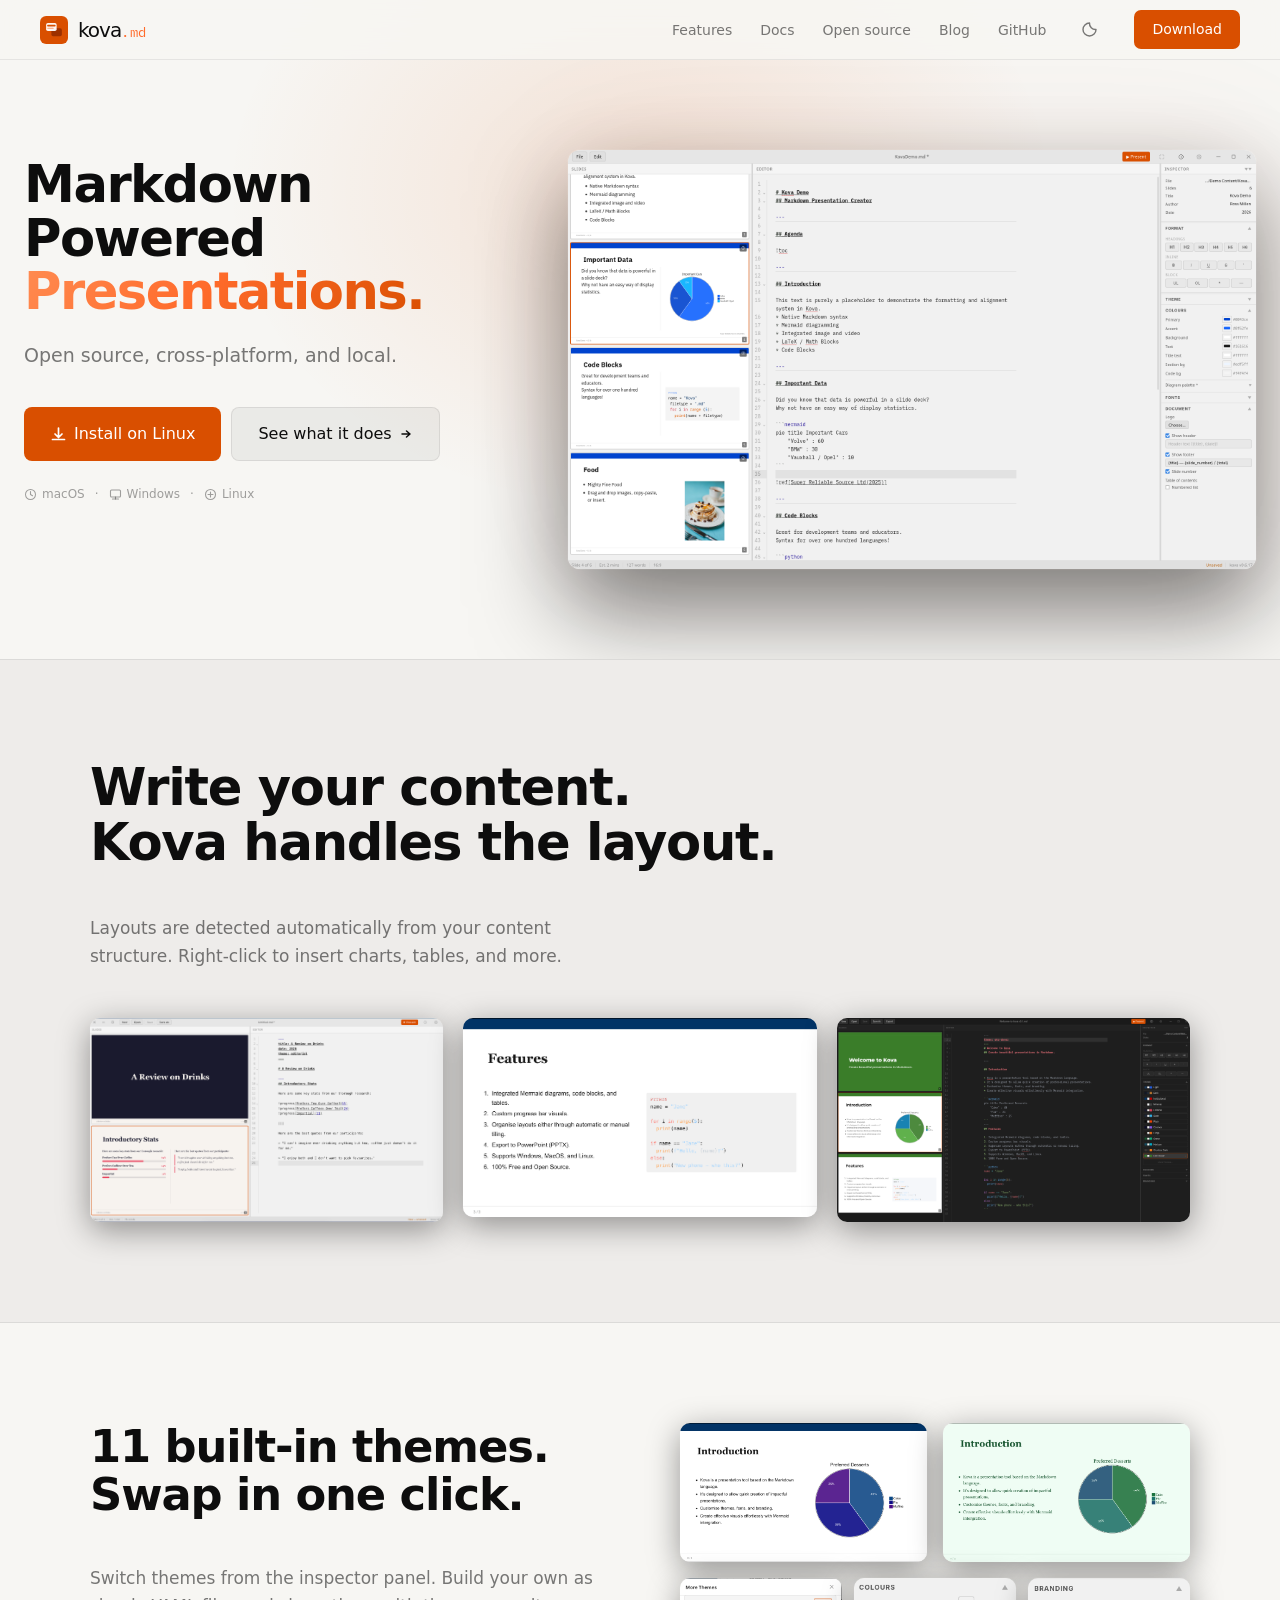
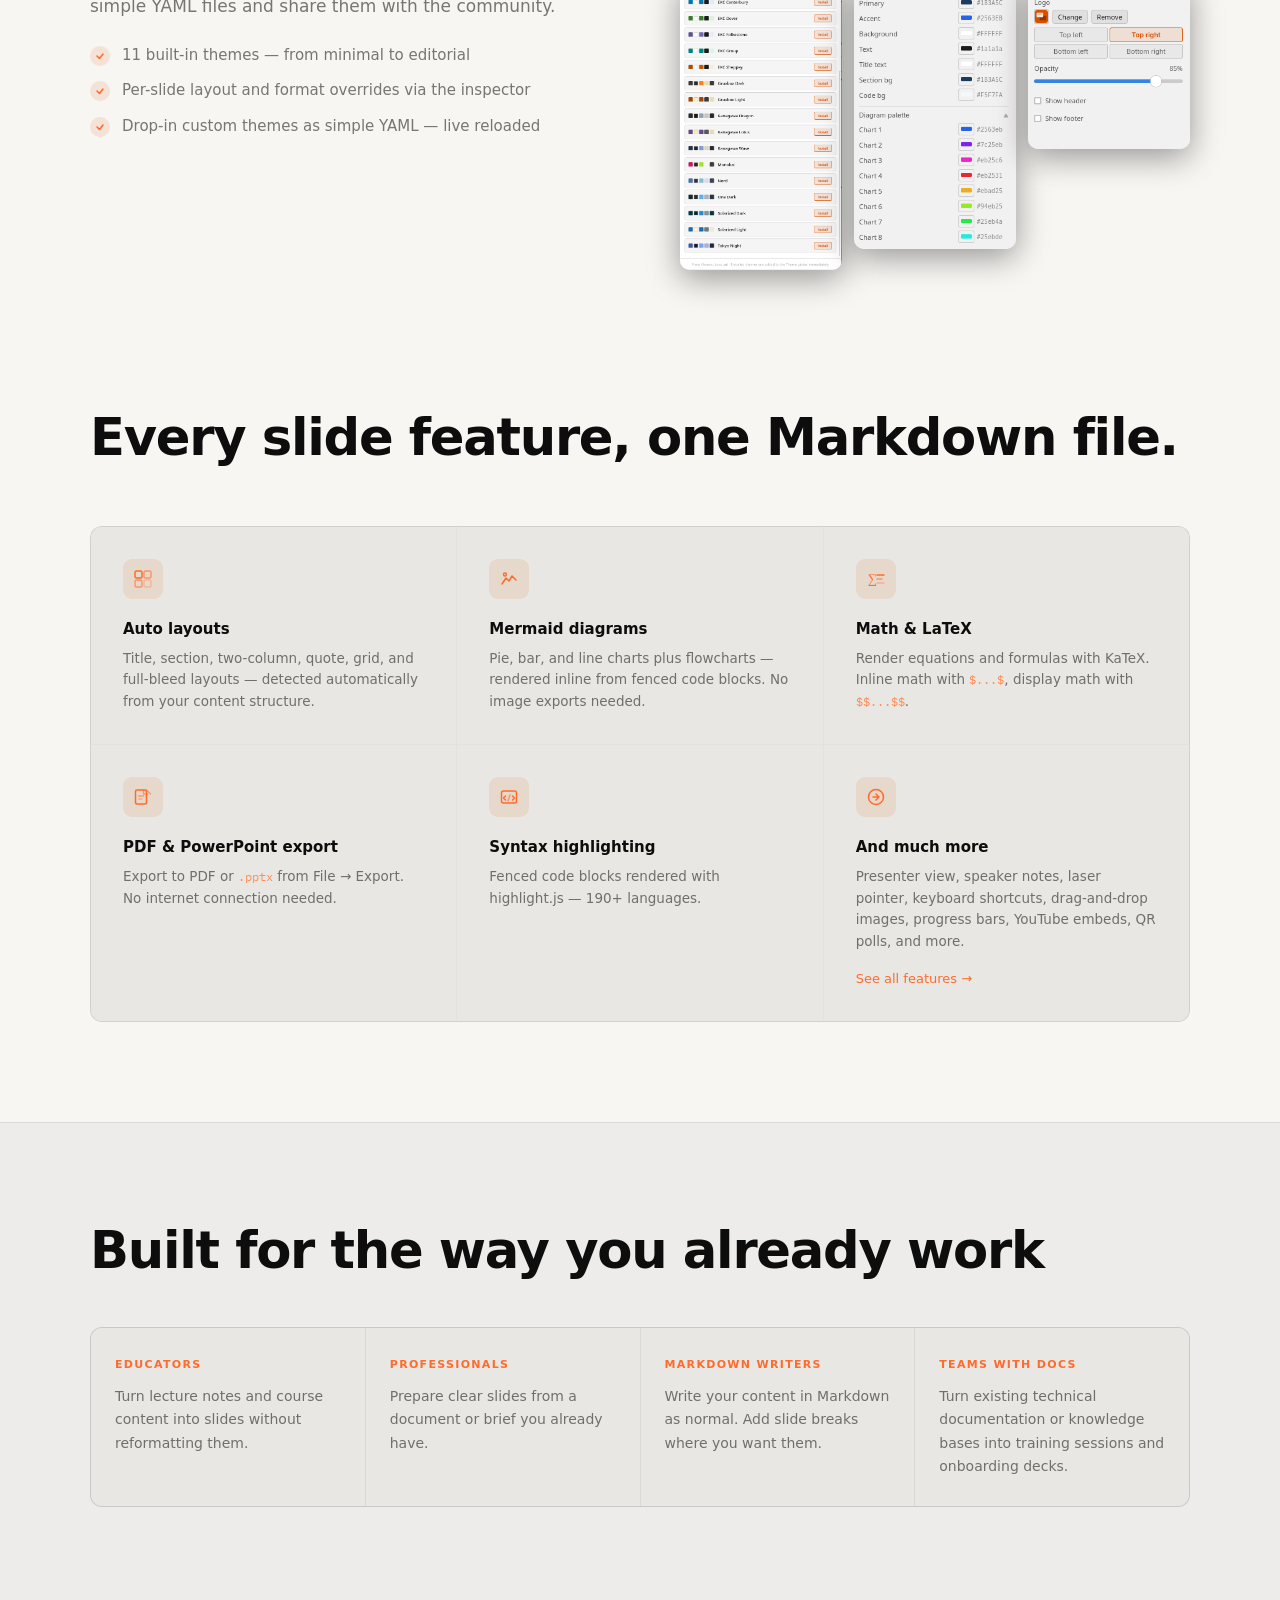
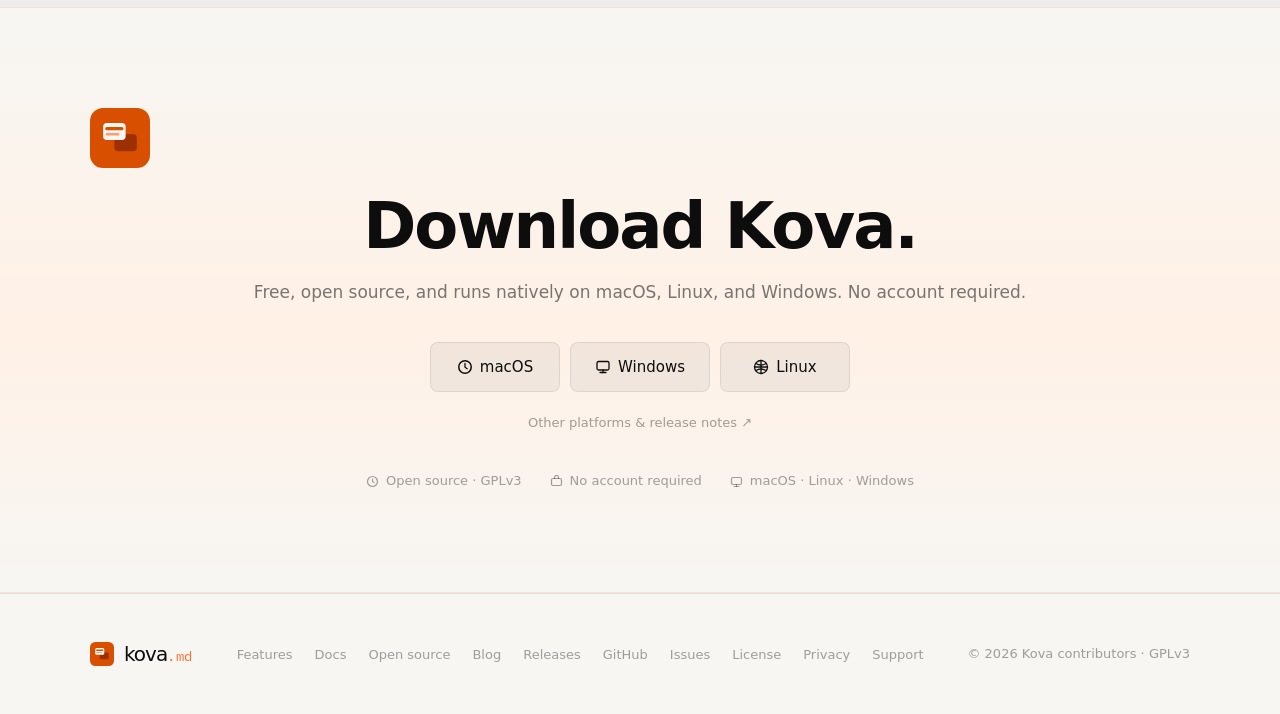
==== index.html @ 3703e309 "Refresh homepage hero, fix Windows download link, add security section - Replace hero screenshots wi" ====
<!DOCTYPE html>
<html lang="en">
<head>
  <meta charset="UTF-8">
  <meta name="viewport" content="width=device-width, initial-scale=1.0">
  <title>kova.md — Markdown-powered presentations</title>
  <meta name="description" content="Kova turns Markdown into presentations. Free, open source, runs on Windows, macOS, and Linux. No account required.">
  <meta property="og:title" content="kova.md — Markdown-powered presentations">
  <meta property="og:description" content="Write Markdown. Get slides. Free and open source, runs on any platform, no account needed.">
  <meta property="og:type" content="website">
  <meta property="og:url" content="https://kova.md">
  <meta property="og:image" content="https://kova.md/assets/og-image.png">
  <meta property="og:site_name" content="Kova">
  <meta name="twitter:card" content="summary_large_image">
  <meta name="twitter:title" content="kova.md — Markdown-powered presentations">
  <meta name="twitter:description" content="Write Markdown. Get slides. Free and open source, runs on any platform, no account needed.">
  <meta name="twitter:image" content="https://kova.md/assets/og-image.png">
  <link rel="canonical" href="https://kova.md">
  <meta http-equiv="Content-Security-Policy" content="default-src 'self'; script-src 'self' 'sha256-0CcKsY49q+QPM5JuwYJRbLzDg1qPO/qPc+rmWY6FDQ8='; style-src 'self'; img-src 'self' data:; font-src 'self'; connect-src https://api.github.com; base-uri 'self'; form-action 'none'">
  <link rel="icon" type="image/svg+xml" href="favicon.svg">
  <link rel="icon" type="image/png" sizes="32x32" href="assets/favicon-32.png">
  <link rel="icon" type="image/png" sizes="128x128" href="assets/favicon-128.png">
  <link rel="apple-touch-icon" href="assets/apple-touch-icon.png">
  <link rel="stylesheet" href="css/style.css?v=20260522">
  <script>
    // Restore saved theme before first paint to prevent flash
    (function() {
      var t = localStorage.getItem('kova-theme');
      if (t === 'dark' || t === 'light') document.documentElement.setAttribute('data-theme', t);
    })();
  </script>
</head>
<body>

<!-- ═══ NAV ═══════════════════════════════════════════════ -->
<nav>
  <a class="nav-logo" href="/">
    <img src="assets/kova-icon.svg?v=20260522" width="28" height="28" alt="">
    <span class="nav-wordmark">kova<span class="tld">.md</span></span>
  </a>
  <div class="nav-spacer"></div>
  <ul class="nav-links">
    <li><a href="features.html">Features</a></li>
    <li><a href="https://wiki.kova.md">Docs</a></li>
    <li><a href="open-source.html">Open source</a></li>
    <li><a href="blog/index.html">Blog</a></li>
    <li><a href="https://github.com/kovamd/kova">GitHub</a></li>
    <li>
      <button class="theme-toggle" id="theme-toggle" aria-label="Toggle colour scheme">
        <svg class="icon-sun" width="16" height="16" viewBox="0 0 16 16" fill="none" aria-hidden="true">
          <circle cx="8" cy="8" r="3.2" stroke="currentColor" stroke-width="1.4"/>
          <line x1="8" y1="1.5" x2="8" y2="3"   stroke="currentColor" stroke-width="1.4" stroke-linecap="round"/>
          <line x1="8" y1="13"  x2="8" y2="14.5" stroke="currentColor" stroke-width="1.4" stroke-linecap="round"/>
          <line x1="1.5" y1="8" x2="3"   y2="8"  stroke="currentColor" stroke-width="1.4" stroke-linecap="round"/>
          <line x1="13"  y1="8" x2="14.5" y2="8" stroke="currentColor" stroke-width="1.4" stroke-linecap="round"/>
          <line x1="3.4" y1="3.4" x2="4.5" y2="4.5"   stroke="currentColor" stroke-width="1.4" stroke-linecap="round"/>
          <line x1="11.5" y1="11.5" x2="12.6" y2="12.6" stroke="currentColor" stroke-width="1.4" stroke-linecap="round"/>
          <line x1="12.6" y1="3.4" x2="11.5" y2="4.5"   stroke="currentColor" stroke-width="1.4" stroke-linecap="round"/>
          <line x1="4.5"  y1="11.5" x2="3.4" y2="12.6"  stroke="currentColor" stroke-width="1.4" stroke-linecap="round"/>
        </svg>
        <svg class="icon-moon" width="16" height="16" viewBox="0 0 16 16" fill="none" aria-hidden="true">
          <path d="M14 8.5A6 6 0 0 1 7.5 2 6.5 6.5 0 1 0 14 8.5z" stroke="currentColor" stroke-width="1.4" stroke-linejoin="round"/>
        </svg>
      </button>
    </li>
    <li>
      <a href="https://github.com/kovamd/kova/releases" class="btn btn-primary" style="padding:7px 16px;font-size:13px;">
        Download
      </a>
    </li>
  </ul>
</nav>

<!-- ═══ HERO ═══════════════════════════════════════════════ -->
<section class="hero">
  <div class="hero-glow" aria-hidden="true"></div>

  <div class="hero-inner container">
    <div class="hero-content">
      <h1>Markdown<br>Powered<br><em>Presentations.</em></h1>

      <p class="hero-sub">
        Open source, cross-platform, and local.
      </p>

      <div class="hero-cta">
        <a href="https://github.com/kovamd/kova/releases" class="btn btn-primary btn-lg">
          <svg width="17" height="17" viewBox="0 0 17 17" fill="none" aria-hidden="true">
            <path d="M8.5 2v9M5 8l3.5 3.5L12 8M2.5 13.5h12" stroke="white" stroke-width="1.7" stroke-linecap="round" stroke-linejoin="round"/>
          </svg>
          Download free
        </a>
        <a href="features.html" class="btn btn-secondary btn-lg">
          See what it does
          <svg width="14" height="14" viewBox="0 0 14 14" fill="none" aria-hidden="true">
            <path d="M3 7h8M7.5 4l3.5 3-3.5 3" stroke="currentColor" stroke-width="1.5" stroke-linecap="round" stroke-linejoin="round"/>
          </svg>
        </a>
      </div>

      <div class="hero-os-links">
        <a href="https://github.com/kovamd/kova/releases" class="os-link">
          <svg width="13" height="13" viewBox="0 0 13 13" fill="none" aria-hidden="true"><path d="M6.5 1a5.5 5.5 0 1 0 0 11A5.5 5.5 0 0 0 6.5 1zm0 1a4.5 4.5 0 1 1 0 9 4.5 4.5 0 0 1 0-9z" fill="currentColor"/><path d="M6.5 3.5v3l2 1.2" stroke="currentColor" stroke-width="1.1" stroke-linecap="round"/></svg>
          macOS
        </a>
        <span class="os-sep">·</span>
        <a href="https://github.com/kovamd/kova/releases" class="os-link">
          <svg width="13" height="13" viewBox="0 0 13 13" fill="none" aria-hidden="true"><rect x="1.5" y="2" width="10" height="7" rx="1" stroke="currentColor" stroke-width="1.1"/><line x1="3.5" y1="11" x2="9.5" y2="11" stroke="currentColor" stroke-width="1.1" stroke-linecap="round"/><line x1="6.5" y1="9" x2="6.5" y2="11" stroke="currentColor" stroke-width="1.1" stroke-linecap="round"/></svg>
          Windows
        </a>
        <span class="os-sep">·</span>
        <a href="https://github.com/kovamd/kova/releases" class="os-link" data-os="linux">
          <svg width="13" height="13" viewBox="0 0 13 13" fill="none" aria-hidden="true"><circle cx="6.5" cy="6.5" r="5" stroke="currentColor" stroke-width="1.1"/><path d="M4 6.5h5M6.5 4v5" stroke="currentColor" stroke-width="1.1" stroke-linecap="round"/></svg>
          Linux
        </a>
      </div>
    </div>

    <!-- App screenshot -->
    <div class="hero-visual">
      <div class="hero-screenshot">
        <img src="assets/welcome-dark.png?v=20260713" class="screenshot-dark" alt="Kova editor — slide preview on the left, markdown on the right" width="980">
        <img src="assets/welcome-light.png?v=20260713" class="screenshot-light" alt="Kova editor in light mode — slide preview on the left, markdown on the right" width="980">
      </div>
    </div>
  </div>
</section>

<!-- ═══ IN ACTION ════════════════════════════════════════════ -->
<section id="syntax" class="syntax-section">
  <div class="container">
    <h2 class="s-heading">Write your content.<br>Kova handles the layout.</h2>
    <p class="s-sub">Layouts are detected automatically from your content structure. Right-click to insert charts, tables, and more.</p>

    <div class="showcase-split showcase-triple">
      <div class="showcase-shot">
        <img src="assets/screenshot-drinks-dark.png?v=20260522" class="screenshot-dark" alt="Kova editor showing two-column layout with progress bar charts" width="820">
        <img src="assets/screenshot-drinks-light.png?v=20260522" class="screenshot-light" alt="Kova editor in light mode showing two-column layout with progress bar charts" width="820">
      </div>
      <div class="showcase-shot">
        <img src="assets/slide-features-code.png?v=20260522" alt="Rendered slide showing a feature list alongside a syntax-highlighted code block" width="820">
      </div>
      <div class="showcase-shot">
        <img src="assets/welcome-dover.png?v=20260522" alt="Kova editor with inspector open, showing the Dover theme applied" width="820">
      </div>
    </div>
  </div>
</section>

<!-- ═══ THEMES / CUSTOMISE ═══════════════════════════════════ -->
<section class="present-section">
  <div class="container">
    <div>
      <h2 class="s-heading present-heading">11 built-in themes.<br>Swap in one click.</h2>
      <p class="s-sub">
        Switch themes from the inspector panel. Build your own as simple YAML files
        and share them with the community.
      </p>
      <ul class="checklist">
        <li>
          <span class="check-dot">
            <svg width="10" height="10" viewBox="0 0 10 10" fill="none" aria-hidden="true">
              <path d="M2 5l2.5 2.5L8 3" stroke="#FF6B2B" stroke-width="1.5" stroke-linecap="round" stroke-linejoin="round"/>
            </svg>
          </span>
          11 built-in themes — from minimal to editorial
        </li>
        <li>
          <span class="check-dot">
            <svg width="10" height="10" viewBox="0 0 10 10" fill="none" aria-hidden="true">
              <path d="M2 5l2.5 2.5L8 3" stroke="#FF6B2B" stroke-width="1.5" stroke-linecap="round" stroke-linejoin="round"/>
            </svg>
          </span>
          Per-slide layout and format overrides via the inspector
        </li>
        <li>
          <span class="check-dot">
            <svg width="10" height="10" viewBox="0 0 10 10" fill="none" aria-hidden="true">
              <path d="M2 5l2.5 2.5L8 3" stroke="#FF6B2B" stroke-width="1.5" stroke-linecap="round" stroke-linejoin="round"/>
            </svg>
          </span>
          Drop-in custom themes as simple YAML — live reloaded
        </li>
      </ul>
    </div>

    <div class="theme-showcase">
      <div class="theme-slides">
        <div class="showcase-shot">
          <img src="assets/slide-theme-institutional.png?v=20260522" alt="Introduction slide in Institutional theme — dark navy with mermaid pie chart" width="540">
        </div>
        <div class="showcase-shot">
          <img src="assets/slide-theme-grove.png?v=20260522" alt="Introduction slide in Grove theme — light green tones with mermaid pie chart" width="540">
        </div>
      </div>
      <div class="inspector-panels">
        <div class="showcase-shot">
          <img src="assets/inspector-themes-dark.png?v=20260522" class="screenshot-dark" alt="Themes library showing available community and built-in themes" width="200">
          <img src="assets/inspector-themes-light.png?v=20260522" class="screenshot-light" alt="Themes library in light mode showing available community and built-in themes" width="200">
        </div>
        <div class="showcase-shot">
          <img src="assets/inspector-colours-dark.png?v=20260522" class="screenshot-dark" alt="Inspector panel showing colour customisation options" width="200">
          <img src="assets/inspector-colours-light.png?v=20260522" class="screenshot-light" alt="Inspector panel in light mode showing colour customisation options" width="200">
        </div>
        <div class="showcase-shot">
          <img src="assets/inspector-branding-dark.png?v=20260522" class="screenshot-dark" alt="Inspector panel showing branding and logo upload options" width="200">
          <img src="assets/inspector-branding-light.png?v=20260522" class="screenshot-light" alt="Inspector panel in light mode showing branding and logo upload options" width="200">
        </div>
      </div>
    </div>

  </div>
</section>

<!-- ═══ FEATURES ═══════════════════════════════════════════ -->
<section id="features">
  <div class="container">
    <h2 class="s-heading">Every slide feature, one Markdown file.</h2>

    <div class="feat-grid">

      <!-- Auto layouts -->
      <div class="feat-card">
        <div class="feat-icon">
          <svg viewBox="0 0 20 20" fill="none">
            <rect x="2" y="2"   width="7" height="7" rx="1.5" stroke="#FF6B2B" stroke-width="1.5"/>
            <rect x="11" y="2"  width="7" height="7" rx="1.5" stroke="#FF6B2B" stroke-width="1.5" opacity="0.6"/>
            <rect x="2" y="11"  width="7" height="7" rx="1.5" stroke="#FF6B2B" stroke-width="1.5" opacity="0.6"/>
            <rect x="11" y="11" width="7" height="7" rx="1.5" stroke="#FF6B2B" stroke-width="1.5" opacity="0.3"/>
          </svg>
        </div>
        <h3>Auto layouts</h3>
        <p>Title, section, two-column, quote, grid, and full-bleed layouts — detected automatically from your content structure.</p>
      </div>

      <!-- Mermaid -->
      <div class="feat-card">
        <div class="feat-icon">
          <svg viewBox="0 0 20 20" fill="none">
            <polyline points="3,15 7,9 10,12 13,7 17,11" stroke="#FF6B2B" stroke-width="1.5" stroke-linecap="round" stroke-linejoin="round" fill="none"/>
            <circle cx="6" cy="5.5" r="1.5" stroke="#FF6B2B" stroke-width="1.4"/>
          </svg>
        </div>
        <h3>Mermaid diagrams</h3>
        <p>Pie, bar, and line charts plus flowcharts — rendered inline from fenced code blocks. No image exports needed.</p>
      </div>

      <!-- Math & LaTeX -->
      <div class="feat-card">
        <div class="feat-icon">
          <svg viewBox="0 0 20 20" fill="none">
            <text x="2" y="14" font-family="serif" font-size="13" font-style="italic" fill="#FF6B2B">∑</text>
            <line x1="11" y1="6" x2="18" y2="6" stroke="#FF6B2B" stroke-width="1.4" stroke-linecap="round"/>
            <line x1="11" y1="10" x2="16" y2="10" stroke="#FF6B2B" stroke-width="1.4" stroke-linecap="round" opacity="0.6"/>
            <line x1="11" y1="14" x2="18" y2="14" stroke="#FF6B2B" stroke-width="1.4" stroke-linecap="round" opacity="0.35"/>
          </svg>
        </div>
        <h3>Math &amp; LaTeX</h3>
        <p>Render equations and formulas with KaTeX. Inline math with <code>$...$</code>, display math with <code>$$...$$</code>.</p>
      </div>

      <!-- Export -->
      <div class="feat-card">
        <div class="feat-icon">
          <svg viewBox="0 0 20 20" fill="none">
            <rect x="2.5" y="3" width="11" height="14" rx="1.5" stroke="#FF6B2B" stroke-width="1.5"/>
            <path d="M10.5 3v4h4" stroke="#FF6B2B" stroke-width="1.3" stroke-linecap="round" stroke-linejoin="round" opacity="0.6"/>
            <line x1="13.5" y1="3" x2="17.5" y2="7" stroke="#FF6B2B" stroke-width="1.3" stroke-linecap="round" opacity="0.6"/>
            <line x1="5.5" y1="9" x2="10.5" y2="9" stroke="#FF6B2B" stroke-width="1.3" stroke-linecap="round" opacity="0.55"/>
            <line x1="5.5" y1="12" x2="9" y2="12" stroke="#FF6B2B" stroke-width="1.3" stroke-linecap="round" opacity="0.35"/>
          </svg>
        </div>
        <h3>PDF &amp; PowerPoint export</h3>
        <p>Export to PDF or <code>.pptx</code> from File → Export. No internet connection needed.</p>
      </div>

      <!-- Syntax highlighting -->
      <div class="feat-card">
        <div class="feat-icon">
          <svg viewBox="0 0 20 20" fill="none">
            <rect x="2.5" y="4" width="15" height="12" rx="2" stroke="#FF6B2B" stroke-width="1.5"/>
            <path d="M6.5 9l-2 2 2 2"  stroke="#FF6B2B" stroke-width="1.5" stroke-linecap="round" stroke-linejoin="round"/>
            <path d="M13.5 9l2 2-2 2"  stroke="#FF6B2B" stroke-width="1.5" stroke-linecap="round" stroke-linejoin="round"/>
            <line x1="11" y1="8" x2="9" y2="14" stroke="#FF6B2B" stroke-width="1.5" stroke-linecap="round" opacity="0.6"/>
          </svg>
        </div>
        <h3>Syntax highlighting</h3>
        <p>Fenced code blocks rendered with highlight.js — 190+ languages.</p>
      </div>

      <!-- See all features -->
      <div class="feat-card feat-card-cta">
        <div class="feat-icon">
          <svg viewBox="0 0 20 20" fill="none">
            <circle cx="10" cy="10" r="7.5" stroke="#FF6B2B" stroke-width="1.5"/>
            <path d="M7 10h6M10 7l3 3-3 3" stroke="#FF6B2B" stroke-width="1.5" stroke-linecap="round" stroke-linejoin="round"/>
          </svg>
        </div>
        <h3>And much more</h3>
        <p>Presenter view, speaker notes, laser pointer, keyboard shortcuts, drag-and-drop images, progress bars, YouTube embeds, QR polls, and more.</p>
        <a href="features.html" class="feat-more-link">See all features →</a>
      </div>

    </div>
  </div>
</section>

<!-- ═══ AUDIENCES ═══════════════════════════════════════════ -->
<section class="audiences-section">
  <div class="container">
    <h2 class="s-heading">Built for the way you already work</h2>
    <div class="audience-grid">
      <div class="audience-card">
        <div class="audience-label">Educators</div>
        <p>Turn lecture notes and course content into slides without reformatting them.</p>
      </div>
      <div class="audience-card">
        <div class="audience-label">Professionals</div>
        <p>Prepare clear slides from a document or brief you already have.</p>
      </div>
      <div class="audience-card">
        <div class="audience-label">Markdown writers</div>
        <p>Write your content in Markdown as normal. Add slide breaks where you want them.</p>
      </div>
      <div class="audience-card">
        <div class="audience-label">Teams with docs</div>
        <p>Turn existing technical documentation or knowledge bases into training sessions and onboarding decks.</p>
      </div>
    </div>
  </div>
</section>

<!-- ═══ CTA ════════════════════════════════════════════════ -->
<section id="download" class="cta-section">
  <div class="container">
    <div class="cta-icon">
      <img src="assets/kova-icon-256.svg?v=20260522" width="60" height="60" alt="">
    </div>
    <h2>Download Kova.</h2>
    <p>Free, open source, and runs natively on macOS, Linux, and Windows. No account required.</p>
    <div class="os-download-btns">
      <a href="https://github.com/kovamd/kova/releases" class="btn btn-os">
        <svg width="16" height="16" viewBox="0 0 16 16" fill="none" aria-hidden="true"><path d="M8 1a7 7 0 1 0 0 14A7 7 0 0 0 8 1zm0 1.5a5.5 5.5 0 1 1 0 11 5.5 5.5 0 0 1 0-11z" fill="currentColor"/><path d="M8 4.5v3.75l2.25 1.5" stroke="currentColor" stroke-width="1.3" stroke-linecap="round"/></svg>
        macOS
      </a>
      <a href="https://github.com/kovamd/kova/releases" class="btn btn-os">
        <svg width="16" height="16" viewBox="0 0 16 16" fill="none" aria-hidden="true"><rect x="2" y="2.5" width="12" height="8.5" rx="1.5" stroke="currentColor" stroke-width="1.3"/><line x1="5" y1="13.5" x2="11" y2="13.5" stroke="currentColor" stroke-width="1.3" stroke-linecap="round"/><line x1="8" y1="11" x2="8" y2="13.5" stroke="currentColor" stroke-width="1.3" stroke-linecap="round"/></svg>
        Windows
      </a>
      <a href="https://github.com/kovamd/kova/releases" class="btn btn-os" data-os="linux">
        <svg width="16" height="16" viewBox="0 0 16 16" fill="none" aria-hidden="true"><circle cx="8" cy="8" r="6.5" stroke="currentColor" stroke-width="1.3"/><line x1="8" y1="1.5" x2="8" y2="14.5" stroke="currentColor" stroke-width="1.3" stroke-linecap="round"/><path d="M1.5 8h13" stroke="currentColor" stroke-width="1.3" stroke-linecap="round"/><path d="M3 4.5c1.5 1 3 1.5 5 1.5s3.5-.5 5-1.5M3 11.5c1.5-1 3-1.5 5-1.5s3.5.5 5 1.5" stroke="currentColor" stroke-width="1.3" stroke-linecap="round"/></svg>
        Linux
      </a>
    </div>
    <p class="other-platforms">
      <a href="https://github.com/KovaMD/Kova/releases/latest">Other platforms &amp; release notes ↗</a>
    </p>
    <div class="platform-tags">
      <span class="platform-tag">
        <svg width="13" height="13" viewBox="0 0 13 13" fill="none" aria-hidden="true">
          <path d="M6.5 1.5C3.74 1.5 1.5 3.74 1.5 6.5S3.74 11.5 6.5 11.5 11.5 9.26 11.5 6.5 9.26 1.5 6.5 1.5z" stroke="currentColor" stroke-width="1.2"/>
          <path d="M6.5 4v2.5l1.5 1" stroke="currentColor" stroke-width="1.2" stroke-linecap="round"/>
        </svg>
        Open source · GPLv3
      </span>
      <span class="platform-tag">
        <svg width="13" height="13" viewBox="0 0 13 13" fill="none" aria-hidden="true">
          <rect x="1.5" y="3.5" width="10" height="7" rx="1.5" stroke="currentColor" stroke-width="1.2"/>
          <path d="M4.5 3.5V2.5a2 2 0 014 0v1" stroke="currentColor" stroke-width="1.2" stroke-linecap="round"/>
        </svg>
        No account required
      </span>
      <span class="platform-tag">
        <svg width="13" height="13" viewBox="0 0 13 13" fill="none" aria-hidden="true">
          <rect x="1.5" y="2.5" width="10" height="7" rx="1.5" stroke="currentColor" stroke-width="1.2"/>
          <line x1="4" y1="11.5" x2="9" y2="11.5" stroke="currentColor" stroke-width="1.2" stroke-linecap="round"/>
          <line x1="6.5" y1="9.5" x2="6.5" y2="11.5" stroke="currentColor" stroke-width="1.2" stroke-linecap="round"/>
        </svg>
        macOS · Linux · Windows
      </span>
    </div>
  </div>
</section>

<!-- ═══ FOOTER ══════════════════════════════════════════════ -->
<footer>
  <div class="footer-inner">
    <a class="nav-logo" href="/" style="text-decoration:none;">
      <img src="assets/kova-icon.svg?v=20260522" width="24" height="24" alt="">
      <span class="nav-wordmark">kova<span class="tld">.md</span></span>
    </a>
    <ul class="footer-links">
      <li><a href="features.html">Features</a></li>
      <li><a href="https://wiki.kova.md">Docs</a></li>
      <li><a href="open-source.html">Open source</a></li>
      <li><a href="blog/index.html">Blog</a></li>
      <li><a href="https://github.com/KovaMD/Kova/releases">Releases</a></li>
      <li><a href="https://github.com/KovaMD/Kova">GitHub</a></li>
      <li><a href="https://github.com/KovaMD/Kova/issues">Issues</a></li>
      <li><a href="https://github.com/KovaMD/Kova/blob/main/LICENSE">License</a></li>
      <li><a href="privacy.html">Privacy</a></li>
      <li><a href="mailto:support@kova.md">Support</a></li>
    </ul>
    <p class="footer-copy">© 2026 Kova contributors · GPLv3</p>
  </div>
</footer>

<script src="js/main.js?v=20260522" defer></script>
</body>
</html>
---- css/style.css ----
*, *::before, *::after { box-sizing: border-box; margin: 0; padding: 0; }
img { display: block; max-width: 100%; height: auto; }

/* ─── Fonts ───────────────────────────────────────────── */
@font-face {
  font-family: 'Inter';
  src: url('../assets/fonts/inter-var.woff2') format('woff2-variations');
  font-weight: 100 900;
  font-style: normal;
  font-display: swap;
}

@font-face {
  font-family: 'IBM Plex Mono';
  src: url('../assets/fonts/ibm-plex-mono-400.woff2') format('woff2');
  font-weight: 400;
  font-style: normal;
  font-display: swap;
}

@font-face {
  font-family: 'IBM Plex Mono';
  src: url('../assets/fonts/ibm-plex-mono-500.woff2') format('woff2');
  font-weight: 500;
  font-style: normal;
  font-display: swap;
}

/* ─── Design tokens — dark (default) ─────────────────── */
:root {
  --orange:        #D94F00;
  --orange-dark:   #8C2800;
  --orange-bright: #FF6B2B;
  --orange-warm:   #FF8C52;
  --ink:           #0D0D0D;

  /* Semantic tokens — dark baseline */
  --bg:                  #111111;
  --bg-alt:              #0c0c0c;
  --text:                #FFFFFF;
  --text-muted:          rgba(255,255,255,0.5);
  --text-dim:            rgba(255,255,255,0.28);
  --card-bg:             #181818;
  --card-border:         rgba(255,255,255,0.07);
  --surface:             #1e1e1e;
  --feat-hover:          #1d1d1d;
  --nav-bg:              rgba(17,17,17,0.85);
  --nav-bg-scrolled:     rgba(17,17,17,0.97);
  --nav-border:          rgba(255,255,255,0.06);
  --nav-border-scrolled: rgba(255,255,255,0.10);
  --cta-border:          rgba(217,79,0,0.10);

  /* Font stacks */
  --font-ui:   'Inter', system-ui, -apple-system, BlinkMacSystemFont, 'Segoe UI', sans-serif;
  --font-mono: 'IBM Plex Mono', ui-monospace, SFMono-Regular, 'Cascadia Code', monospace;
}

/* ─── Light mode — system preference ─────────────────── */
@media (prefers-color-scheme: light) {
  html:not([data-theme="dark"]) {
    --bg:                  #F7F6F3;
    --bg-alt:              #EEECEA;
    --text:                #0D0D0D;
    --text-muted:          rgba(13,13,13,0.55);
    --text-dim:            rgba(13,13,13,0.38);
    --card-bg:             #E9E7E3;
    --card-border:         rgba(0,0,0,0.08);
    --surface:             #E2DFD9;
    --feat-hover:          #E4E1DC;
    --nav-bg:              rgba(247,246,243,0.85);
    --nav-bg-scrolled:     rgba(247,246,243,0.97);
    --nav-border:          rgba(0,0,0,0.07);
    --nav-border-scrolled: rgba(0,0,0,0.12);
    --cta-border:          rgba(217,79,0,0.12);
  }
}

/* ─── Explicit theme overrides ────────────────────────── */
html[data-theme="light"] {
  --bg:                  #F7F6F3;
  --bg-alt:              #EEECEA;
  --text:                #0D0D0D;
  --text-muted:          rgba(13,13,13,0.55);
  --text-dim:            rgba(13,13,13,0.38);
  --card-bg:             #E9E7E3;
  --card-border:         rgba(0,0,0,0.08);
  --surface:             #E2DFD9;
  --feat-hover:          #E4E1DC;
  --nav-bg:              rgba(247,246,243,0.85);
  --nav-bg-scrolled:     rgba(247,246,243,0.97);
  --nav-border:          rgba(0,0,0,0.07);
  --nav-border-scrolled: rgba(0,0,0,0.12);
  --cta-border:          rgba(217,79,0,0.12);
}

html[data-theme="dark"] {
  --bg:                  #111111;
  --bg-alt:              #0c0c0c;
  --text:                #FFFFFF;
  --text-muted:          rgba(255,255,255,0.5);
  --text-dim:            rgba(255,255,255,0.28);
  --card-bg:             #181818;
  --card-border:         rgba(255,255,255,0.07);
  --surface:             #1e1e1e;
  --feat-hover:          #1d1d1d;
  --nav-bg:              rgba(17,17,17,0.85);
  --nav-bg-scrolled:     rgba(17,17,17,0.97);
  --nav-border:          rgba(255,255,255,0.06);
  --nav-border-scrolled: rgba(255,255,255,0.10);
  --cta-border:          rgba(217,79,0,0.10);
}

html { scroll-behavior: smooth; }

body {
  font-family: var(--font-ui);
  background: var(--bg);
  color: var(--text);
  line-height: 1.6;
  -webkit-font-smoothing: antialiased;
  transition: background 0.2s, color 0.2s;
}

/* ─── Nav ─────────────────────────────────────────────── */
nav {
  position: fixed;
  top: 0; left: 0; right: 0;
  z-index: 100;
  height: 60px;
  display: flex;
  align-items: center;
  padding: 0 40px;
  background: var(--nav-bg);
  backdrop-filter: blur(14px);
  -webkit-backdrop-filter: blur(14px);
  border-bottom: 1px solid var(--nav-border);
  transition: background 0.2s, border-color 0.2s;
}
nav.scrolled {
  background: var(--nav-bg-scrolled);
  border-bottom-color: var(--nav-border-scrolled);
}
.nav-logo {
  display: flex;
  align-items: center;
  gap: 10px;
  text-decoration: none;
  flex-shrink: 0;
}
.nav-wordmark {
  font-size: 20px;
  font-weight: 500;
  letter-spacing: -1px;
  color: var(--text);
}
.nav-wordmark .tld {
  font-family: var(--font-mono);
  font-size: 14px;
  font-weight: 400;
  color: var(--orange-bright);
  letter-spacing: 0.04em;
}
.nav-spacer { flex: 1; }
.nav-links {
  display: flex;
  align-items: center;
  gap: 28px;
  list-style: none;
}
.nav-links a:not(.btn) {
  font-size: 14px;
  color: var(--text-muted);
  text-decoration: none;
  transition: color 0.15s;
}
.nav-links a:not(.btn):hover { color: var(--text); }

/* ─── Theme toggle ────────────────────────────────────── */
.theme-toggle {
  background: none;
  border: none;
  cursor: pointer;
  color: var(--text-muted);
  width: 32px;
  height: 32px;
  display: flex;
  align-items: center;
  justify-content: center;
  border-radius: 6px;
  padding: 0;
  transition: background 0.15s, color 0.15s;
  flex-shrink: 0;
}
.theme-toggle:hover {
  background: rgba(128,128,128,0.12);
  color: var(--text);
}

/* Show sun in dark mode (click = go light); moon in light mode (click = go dark) */
.theme-toggle .icon-sun  { display: block; }
.theme-toggle .icon-moon { display: none;  }

@media (prefers-color-scheme: light) {
  .theme-toggle .icon-sun  { display: none;  }
  .theme-toggle .icon-moon { display: block; }
}
html[data-theme="light"] .theme-toggle .icon-sun  { display: none;  }
html[data-theme="light"] .theme-toggle .icon-moon { display: block; }
html[data-theme="dark"]  .theme-toggle .icon-sun  { display: block; }
html[data-theme="dark"]  .theme-toggle .icon-moon { display: none;  }

/* ─── Buttons ─────────────────────────────────────────── */
.btn {
  display: inline-flex;
  align-items: center;
  gap: 7px;
  padding: 8px 18px;
  border-radius: 7px;
  font-size: 14px;
  font-weight: 500;
  text-decoration: none;
  transition: all 0.18s;
  cursor: pointer;
  border: none;
  white-space: nowrap;
}
.btn-primary { background: var(--orange); color: #fff; }
.btn-primary:hover { background: var(--orange-bright); transform: translateY(-1px); box-shadow: 0 6px 20px rgba(217,79,0,0.35); }
.btn-secondary { background: rgba(128,128,128,0.1); color: var(--text); border: 1px solid var(--card-border); }
.btn-secondary:hover { background: rgba(128,128,128,0.18); }
.btn-lg { padding: 13px 26px; font-size: 16px; border-radius: 8px; }

/* ─── Hero ────────────────────────────────────────────── */
.hero {
  display: flex;
  flex-direction: column;
  align-items: center;
  padding: 150px 24px 90px;
  text-align: center;
  position: relative;
  overflow: hidden;
}
.hero-glow {
  position: absolute;
  top: -160px; left: 50%;
  transform: translateX(-50%);
  width: 900px; height: 700px;
  background: radial-gradient(ellipse at center, rgba(217,79,0,0.12) 0%, transparent 65%);
  pointer-events: none;
}
.hero-badge {
  display: inline-flex;
  align-items: center;
  gap: 7px;
  padding: 5px 14px;
  border-radius: 100px;
  border: 1px solid rgba(217,79,0,0.28);
  background: rgba(217,79,0,0.08);
  font-size: 12px;
  color: var(--orange-bright);
  letter-spacing: 0.05em;
  margin-bottom: 28px;
  animation: fadeUp 0.5s ease forwards;
}
.hero h1 {
  font-size: clamp(48px, 7.5vw, 92px);
  font-weight: 600;
  line-height: 1.04;
  letter-spacing: -0.03em;
  margin-bottom: 22px;
  max-width: 820px;
  animation: fadeUp 0.5s 0.1s ease both;
}
.hero-inner.container {
  max-width: 1360px;
}
.hero-inner {
  display: flex;
  align-items: center;
  gap: 64px;
  text-align: left;
}
.hero-content { flex: 0 1 480px; }
.hero-content .hero-cta,
.hero-content .hero-os-links { justify-content: flex-start; }
.hero-content h1 {
  font-size: clamp(38px, 4vw, 60px);
  max-width: none;
}
.hero-visual { flex: 1 1 480px; min-width: 0; }
.hero-visual .hero-screenshot { max-width: none; }
.hero h1 em {
  font-style: normal;
  background: linear-gradient(130deg, var(--orange-warm) 0%, var(--orange-bright) 45%, var(--orange) 100%);
  -webkit-background-clip: text;
  -webkit-text-fill-color: transparent;
  background-clip: text;
}
.hero-sub {
  font-size: clamp(16px, 1.8vw, 19px);
  color: var(--text-muted);
  max-width: 520px;
  margin-bottom: 36px;
  line-height: 1.65;
  animation: fadeUp 0.5s 0.2s ease both;
}
.hero-cta {
  display: flex;
  gap: 10px;
  justify-content: center;
  flex-wrap: wrap;
  margin-bottom: 72px;
  animation: fadeUp 0.5s 0.3s ease both;
}

/* ─── Hero screenshot ─────────────────────────────────── */
.hero-screenshot {
  width: 100%;
  max-width: 980px;
  border-radius: 12px;
  overflow: hidden;
  box-shadow:
    0 0 0 1px rgba(255,255,255,0.07),
    0 40px 90px rgba(0,0,0,0.5),
    0 0 140px rgba(217,79,0,0.07);
  animation: fadeUp 0.6s 0.4s ease both;
}
.hero-screenshot img { width: 100%; }
.screenshot-light { display: none;  }
.screenshot-dark  { display: block; }
@media (prefers-color-scheme: light) {
  .screenshot-light { display: block; }
  .screenshot-dark  { display: none;  }
}
html[data-theme="light"] .screenshot-light { display: block; }
html[data-theme="light"] .screenshot-dark  { display: none;  }
html[data-theme="dark"]  .screenshot-light { display: none;  }
html[data-theme="dark"]  .screenshot-dark  { display: block; }
/* Window chrome — always dark (it's a macOS mock) */
.window-bar {
  height: 40px;
  background: #1e1e1e;
  display: flex;
  align-items: center;
  padding: 0 16px;
  gap: 7px;
  border-bottom: 1px solid rgba(255,255,255,0.06);
}
.tl { width: 12px; height: 12px; border-radius: 50%; flex-shrink: 0; }
.tl-r { background: #FF5F57; }
.tl-y { background: #FEBC2E; }
.tl-g { background: #28C840; }
.window-title {
  flex: 1;
  text-align: center;
  font-size: 12px;
  color: rgba(255,255,255,0.28);
  font-family: var(--font-mono);
}
.window-body {
  display: grid;
  grid-template-columns: 1fr 1fr;
}
/* Editor pane — always dark (code editor) */
.editor-pane {
  background: #0d0d0d;
  padding: 28px;
  font-family: var(--font-mono);
  font-size: 13px;
  line-height: 1.75;
  border-right: 1px solid rgba(255,255,255,0.05);
  overflow: hidden;
}
.editor-pane p { min-height: 1.75em; }
.c-h1   { color: #FF8C52; font-weight: 600; }
.c-h2   { color: #FF6B2B; font-weight: 600; }
.c-h3   { color: #e88060; font-weight: 600; }
.c-text { color: #999; }
.c-sep  { color: #666; }
.c-col  { color: #D94F00; font-weight: bold; }
.c-note { color: #777; font-style: italic; }
.c-code { color: #6a9955; }
.c-kw   { color: #FF8C52; }
.cursor {
  display: inline-block;
  width: 2px; height: 14px;
  background: var(--orange-bright);
  vertical-align: text-bottom;
  animation: blink 1.2s step-end infinite;
}
@keyframes blink { 0%,100% { opacity:1; } 50% { opacity:0; } }

.preview-pane {
  background: var(--surface);
  display: flex;
  align-items: center;
  justify-content: center;
  padding: 36px 32px;
  transition: background 0.2s;
}
.slide-card {
  width: 100%;
  aspect-ratio: 16/9;
  background: white;
  border-radius: 6px;
  box-shadow: 0 8px 32px rgba(0,0,0,0.3);
  padding: 28px 32px;
  display: flex;
  flex-direction: column;
  justify-content: center;
  position: relative;
  overflow: hidden;
}
.slide-title {
  font-size: 22px;
  font-weight: 700;
  color: #0d0d0d;
  line-height: 1.15;
  letter-spacing: -0.02em;
  margin-bottom: 10px;
}
.slide-rule {
  width: 36px; height: 3px;
  background: var(--orange);
  border-radius: 2px;
  margin-bottom: 10px;
}
.slide-body { font-size: 11px; color: #555; line-height: 1.65; }
.slide-num {
  position: absolute;
  bottom: 10px; right: 14px;
  font-size: 9px;
  color: #ccc;
  font-family: var(--font-mono);
}

/* ─── Section chrome ──────────────────────────────────── */
.container { max-width: 1100px; margin: 0 auto; }
section { padding: 100px 40px; }
.present-section + #features { padding-top: 40px; }
.s-label {
  font-size: 11px;
  font-weight: 500;
  letter-spacing: 0.18em;
  text-transform: uppercase;
  color: var(--orange-bright);
  margin-bottom: 20px;
}
.s-heading {
  font-size: clamp(32px, 4vw, 52px);
  font-weight: 600;
  letter-spacing: -0.025em;
  line-height: 1.08;
  margin-bottom: 44px;
}
.s-sub {
  font-size: 17px;
  color: var(--text-muted);
  max-width: 520px;
  line-height: 1.65;
}

/* ─── Features grid ───────────────────────────────────── */
.feat-grid {
  display: grid;
  grid-template-columns: repeat(3, 1fr);
  margin-top: 60px;
  border: 1px solid var(--card-border);
  border-radius: 12px;
  overflow: hidden;
  gap: 1px;
  background: var(--card-border);
}
.feat-card {
  background: var(--card-bg);
  padding: 32px;
  transition: background 0.2s;
}
.feat-card:hover { background: var(--feat-hover); }
.feat-icon {
  width: 40px; height: 40px;
  background: rgba(217,79,0,0.1);
  border-radius: 9px;
  display: flex;
  align-items: center;
  justify-content: center;
  margin-bottom: 18px;
}
.feat-icon svg { width: 20px; height: 20px; }
.feat-card h3 { font-size: 15px; font-weight: 600; margin-bottom: 7px; }
.feat-card p  { font-size: 13.5px; color: var(--text-muted); line-height: 1.6; }
.feat-card code {
  font-family: var(--font-mono);
  font-size: 12px;
  color: var(--orange-warm);
}

/* ─── Screenshot showcase ────────────────────────────── */
.showcase-split {
  display: grid;
  grid-template-columns: 1fr 1fr;
  gap: 20px;
  margin-top: 48px;
  align-items: start;
}
.showcase-triple { grid-template-columns: repeat(3, 1fr); }
.showcase-shot {
  border-radius: 10px;
  overflow: hidden;
  box-shadow: 0 8px 32px rgba(0,0,0,0.4), 0 0 0 1px rgba(255,255,255,0.07);
}
.showcase-shot img { width: 100%; cursor: zoom-in; }
.hero-screenshot img { cursor: zoom-in; }

/* Customise section compound layout */
.present-heading { font-size: clamp(28px, 3.5vw, 46px); }
.theme-showcase { display: flex; flex-direction: column; gap: 16px; }
.theme-slides   { display: grid; grid-template-columns: 1fr 1fr; gap: 16px; }
.inspector-panels { display: grid; grid-template-columns: repeat(3, 1fr); gap: 12px; align-items: start; }
.inspector-panels .showcase-shot img { width: auto; max-width: 100%; }

/* ─── Syntax section ──────────────────────────────────── */
.syntax-section {
  background: var(--bg-alt);
  border-top: 1px solid var(--card-border);
  border-bottom: 1px solid var(--card-border);
  transition: background 0.2s;
}
.syntax-demo {
  display: grid;
  grid-template-columns: 1fr 1fr;
  margin-top: 48px;
  border: 1px solid var(--card-border);
  border-radius: 12px;
  overflow: hidden;
}
/* Code input panel — always dark */
.syntax-code {
  background: #111;
  padding: 32px;
  font-family: var(--font-mono);
  font-size: 13px;
  line-height: 1.8;
  border-right: 1px solid rgba(255,255,255,0.06);
}
.syntax-pane-label {
  font-size: 10px;
  letter-spacing: 0.12em;
  color: #444;
  text-transform: uppercase;
  margin-bottom: 20px;
  font-family: var(--font-mono);
}
.syntax-result {
  background: var(--surface);
  padding: 32px;
  display: flex;
  flex-direction: column;
  gap: 14px;
  transition: background 0.2s;
}
/* Light mode pane label in the results panel */
.syntax-result .syntax-pane-label { color: var(--text-dim); }
.mini-slide {
  flex: 1;
  background: white;
  border-radius: 5px;
  padding: 14px 18px;
  box-shadow: 0 4px 20px rgba(0,0,0,0.2);
  position: relative;
  display: flex;
  flex-direction: column;
  justify-content: center;
}
.mini-tag {
  position: absolute;
  bottom: 7px; right: 10px;
  font-size: 9px;
  color: rgba(0,0,0,0.25);
  font-family: var(--font-mono);
  font-style: italic;
}

/* ─── Presenter section ───────────────────────────────── */
.present-section .container {
  display: grid;
  grid-template-columns: 1fr 1fr;
  gap: 80px;
  align-items: start;
}
.checklist { list-style: none; display: flex; flex-direction: column; gap: 13px; margin-top: 24px; }
.checklist a { color: var(--orange-bright); text-decoration: none; }
.checklist a:hover { text-decoration: underline; }
.checklist li {
  display: flex;
  align-items: flex-start;
  gap: 12px;
  font-size: 15px;
  color: var(--text-muted);
  line-height: 1.5;
}
.check-dot {
  width: 20px; height: 20px;
  border-radius: 50%;
  background: rgba(217,79,0,0.12);
  display: flex;
  align-items: center;
  justify-content: center;
  flex-shrink: 0;
  margin-top: 2px;
}
/* Presenter mock — always dark (it's a UI mock) */
.presenter-mock {
  background: #0a0a0a;
  border-radius: 12px;
  overflow: hidden;
  border: 1px solid rgba(255,255,255,0.06);
  box-shadow: 0 24px 64px rgba(0,0,0,0.4);
}
.presenter-bar {
  background: #131313;
  padding: 11px 18px;
  border-bottom: 1px solid rgba(255,255,255,0.05);
  display: flex;
  align-items: center;
  justify-content: space-between;
}
.presenter-body { padding: 24px; }

/* ─── Install section ─────────────────────────────────── */
.install-section {
  border-top: 1px solid var(--card-border);
  background: var(--bg-alt);
  transition: background 0.2s;
}
.install-section .container {
  display: grid;
  grid-template-columns: 1fr 1fr;
  gap: 80px;
  align-items: center;
}
/* Terminal — always dark */
.terminal-block {
  background: #111;
  border: 1px solid rgba(255,255,255,0.07);
  border-radius: 10px;
  overflow: hidden;
}
.terminal-bar {
  background: #181818;
  padding: 10px 16px;
  border-bottom: 1px solid rgba(255,255,255,0.06);
  display: flex;
  align-items: center;
  gap: 8px;
}
.terminal-bar span {
  font-size: 11px;
  color: #444;
  font-family: var(--font-mono);
  margin-left: 6px;
}
.terminal-body {
  padding: 22px 24px;
  font-family: var(--font-mono);
  font-size: 13px;
  line-height: 2;
}
.terminal-body .prompt { color: #555; }
.terminal-body .cmd    { color: #aaa; }
.terminal-body .cmd-hi { color: #FF8C52; }

/* ─── CTA section ─────────────────────────────────────── */
.cta-section {
  text-align: center;
  border-top: 1px solid var(--cta-border);
  border-bottom: 1px solid var(--cta-border);
  transition: background 0.2s;
}
/* Separate gradients per theme */
html:not([data-theme="light"]) .cta-section,
html[data-theme="dark"] .cta-section {
  background: linear-gradient(180deg, #111111 0%, #1b0b03 55%, #111111 100%);
}
html[data-theme="light"] .cta-section {
  background: linear-gradient(180deg, #F7F6F3 0%, #FFF1E6 55%, #F7F6F3 100%);
}
@media (prefers-color-scheme: light) {
  html:not([data-theme="dark"]) .cta-section {
    background: linear-gradient(180deg, #F7F6F3 0%, #FFF1E6 55%, #F7F6F3 100%);
  }
}
.cta-icon { margin-bottom: 24px; }
.cta-section h2 {
  font-size: clamp(36px, 5vw, 64px);
  font-weight: 600;
  letter-spacing: -0.03em;
  line-height: 1.08;
  margin-bottom: 18px;
}
.cta-section > .container > p {
  font-size: 17px;
  color: var(--text-muted);
  margin-bottom: 36px;
}
.cta-btns { display: flex; gap: 10px; justify-content: center; flex-wrap: wrap; margin-bottom: 16px; }
.other-platforms { margin-bottom: 32px; }
.other-platforms a {
  font-size: 13px;
  color: var(--text-dim);
  text-decoration: none;
  transition: color 0.15s;
}
.other-platforms a:hover { color: var(--orange-bright); }
.platform-tags { display: flex; gap: 28px; justify-content: center; flex-wrap: wrap; }
.platform-tag  { display: flex; align-items: center; gap: 7px; font-size: 13px; color: var(--text-dim); }

/* ─── Footer ──────────────────────────────────────────── */
footer {
  border-top: 1px solid var(--card-border);
  padding: 44px 40px;
  transition: background 0.2s;
}
.footer-inner {
  max-width: 1100px;
  margin: 0 auto;
  display: flex;
  align-items: center;
  justify-content: space-between;
  flex-wrap: wrap;
  gap: 20px;
}
.footer-links { display: flex; gap: 22px; list-style: none; }
.footer-links a {
  font-size: 13px;
  color: var(--text-dim);
  text-decoration: none;
  transition: color 0.15s;
}
.footer-links a:hover { color: var(--text-muted); }
.footer-copy { font-size: 13px; color: var(--text-dim); }

/* ─── Animations ──────────────────────────────────────── */
/* ─── Lightbox ────────────────────────────────────────── */
.lightbox {
  position: fixed;
  inset: 0;
  z-index: 1000;
  background: rgba(0,0,0,0.88);
  backdrop-filter: blur(6px);
  -webkit-backdrop-filter: blur(6px);
  display: flex;
  align-items: center;
  justify-content: center;
  padding: 32px;
  opacity: 0;
  pointer-events: none;
  transition: opacity 0.2s;
  cursor: zoom-out;
}
.lightbox.is-open {
  opacity: 1;
  pointer-events: auto;
}
.lightbox img {
  max-width: 100%;
  max-height: 100%;
  object-fit: contain;
  border-radius: 8px;
  box-shadow: 0 32px 96px rgba(0,0,0,0.7);
  transform: scale(0.96);
  transition: transform 0.2s;
  cursor: default;
}
.lightbox.is-open img {
  transform: scale(1);
}
.lightbox-nav {
  position: absolute;
  top: 50%;
  transform: translateY(-50%);
  background: rgba(255,255,255,0.10);
  border: 1px solid rgba(255,255,255,0.15);
  color: #fff;
  width: 48px; height: 48px;
  border-radius: 50%;
  font-size: 28px;
  line-height: 1;
  display: flex;
  align-items: center;
  justify-content: center;
  cursor: pointer;
  transition: background 0.15s;
  flex-shrink: 0;
}
.lightbox-nav:hover { background: rgba(255,255,255,0.22); }
.lightbox-prev { left: 20px; }
.lightbox-next { right: 20px; }
.lightbox-close {
  position: absolute;
  top: 16px;
  right: 20px;
  background: rgba(255,255,255,0.10);
  border: 1px solid rgba(255,255,255,0.15);
  color: #fff;
  width: 36px; height: 36px;
  border-radius: 50%;
  font-size: 22px;
  line-height: 1;
  display: flex;
  align-items: center;
  justify-content: center;
  cursor: pointer;
  transition: background 0.15s;
}
.lightbox-close:hover { background: rgba(255,255,255,0.22); }
.lightbox-counter {
  position: absolute;
  bottom: 18px;
  left: 50%;
  transform: translateX(-50%);
  color: rgba(255,255,255,0.5);
  font-size: 13px;
  letter-spacing: 0.04em;
  pointer-events: none;
}

/* ─── Hero OS links ───────────────────────────────────── */
.hero-os-links {
  display: flex;
  align-items: center;
  gap: 10px;
  margin-top: -48px;
  margin-bottom: 56px;
  animation: fadeUp 0.5s 0.35s ease both;
}
.os-link {
  display: inline-flex;
  align-items: center;
  gap: 5px;
  font-size: 12px;
  color: var(--text-dim);
  text-decoration: none;
  transition: color 0.15s;
}
.os-link:hover { color: var(--orange-bright); }
.os-sep { font-size: 12px; color: var(--text-dim); }

/* ─── Audience cards ──────────────────────────────────── */
.audiences-section {
  border-top: 1px solid var(--card-border);
  background: var(--bg-alt);
  transition: background 0.2s;
}
.audiences-section .s-heading { margin-bottom: 0; }
.audience-grid {
  display: grid;
  grid-template-columns: repeat(4, 1fr);
  gap: 1px;
  margin-top: 48px;
  border: 1px solid var(--card-border);
  border-radius: 12px;
  overflow: hidden;
  background: var(--card-border);
}
.audience-card {
  background: var(--card-bg);
  padding: 28px 24px;
  transition: background 0.2s;
}
.audience-card:hover { background: var(--feat-hover); }
.audience-label {
  font-size: 11px;
  font-weight: 600;
  color: var(--orange-bright);
  text-transform: uppercase;
  letter-spacing: 0.12em;
  margin-bottom: 12px;
}
.audience-card p {
  font-size: 14px;
  color: var(--text-muted);
  line-height: 1.65;
}

/* ─── Feature card CTA variant ────────────────────────── */
.feat-card-cta { display: flex; flex-direction: column; }
.feat-more-link {
  display: inline-block;
  margin-top: auto;
  padding-top: 16px;
  font-size: 13px;
  font-weight: 500;
  color: var(--orange-bright);
  text-decoration: none;
  transition: color 0.15s;
}
.feat-more-link:hover { color: var(--orange-warm); }

/* ─── Per-OS download buttons ─────────────────────────── */
.os-download-btns {
  display: flex;
  gap: 10px;
  justify-content: center;
  flex-wrap: wrap;
  margin-bottom: 16px;
}
.btn-os {
  background: rgba(128,128,128,0.1);
  color: var(--text);
  border: 1px solid var(--card-border);
  padding: 12px 24px;
  font-size: 15px;
  border-radius: 8px;
  min-width: 130px;
  justify-content: center;
}
.btn-os:hover {
  background: rgba(128,128,128,0.18);
  border-color: var(--orange-bright);
  color: var(--orange-bright);
}

/* ─── Alpha note ──────────────────────────────────────── */
.alpha-note {
  font-size: 13px;
  color: var(--text-dim);
  margin-bottom: 32px;
}
.alpha-note a {
  color: var(--text-dim);
  text-decoration: underline;
  transition: color 0.15s;
}
.alpha-note a:hover { color: var(--orange-bright); }

@keyframes fadeUp {
  from { opacity: 0; transform: translateY(18px); }
  to   { opacity: 1; transform: translateY(0); }
}

/* ─── Responsive ──────────────────────────────────────── */
@media (max-width: 820px) {
  nav { padding: 0 20px; }
  .nav-links li:not(:last-child) { display: none; }
  .hero { padding: 110px 20px 80px; }
  .hero-inner { flex-direction: column; text-align: center; }
  .hero-content { flex-basis: auto; display: flex; flex-direction: column; align-items: center; }
  .hero-content .hero-cta,
  .hero-content .hero-os-links { justify-content: center; }
  .hero-content h1 { max-width: 600px; }
  .hero-visual { flex-basis: auto; width: 100%; }
  section { padding: 72px 20px; }
  .feat-grid { grid-template-columns: 1fr; }
  .showcase-split  { grid-template-columns: 1fr; }
  .showcase-triple { grid-template-columns: 1fr; }
  .theme-slides    { grid-template-columns: 1fr 1fr; }
  .inspector-panels { grid-template-columns: repeat(3, 1fr); }
  .present-section .container { grid-template-columns: 1fr; gap: 40px; }
  .audience-grid { grid-template-columns: 1fr 1fr; }
  footer { padding: 36px 20px; }
  .footer-inner { flex-direction: column; align-items: flex-start; }
}
@media (max-width: 500px) {
  .audience-grid { grid-template-columns: 1fr; }
  .os-download-btns { flex-direction: column; align-items: center; }
  .btn-os { width: 100%; max-width: 220px; }
}
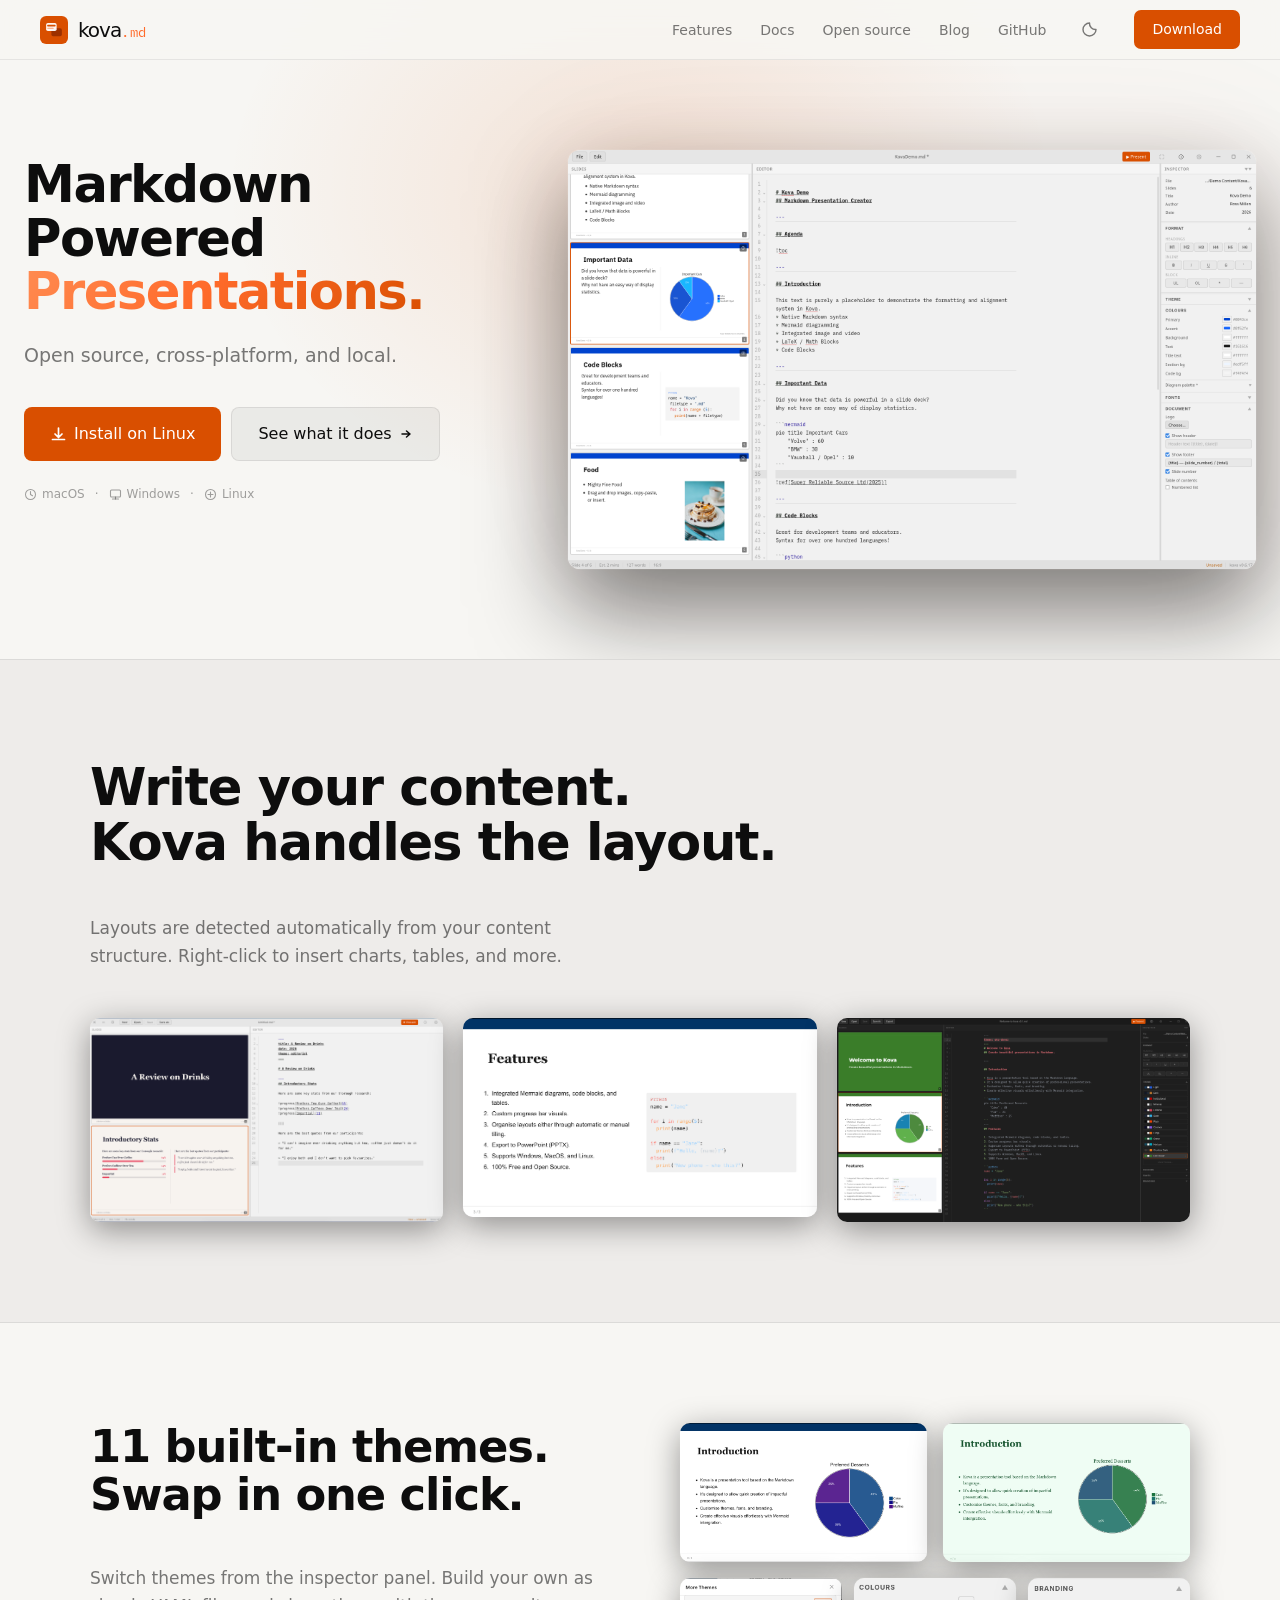
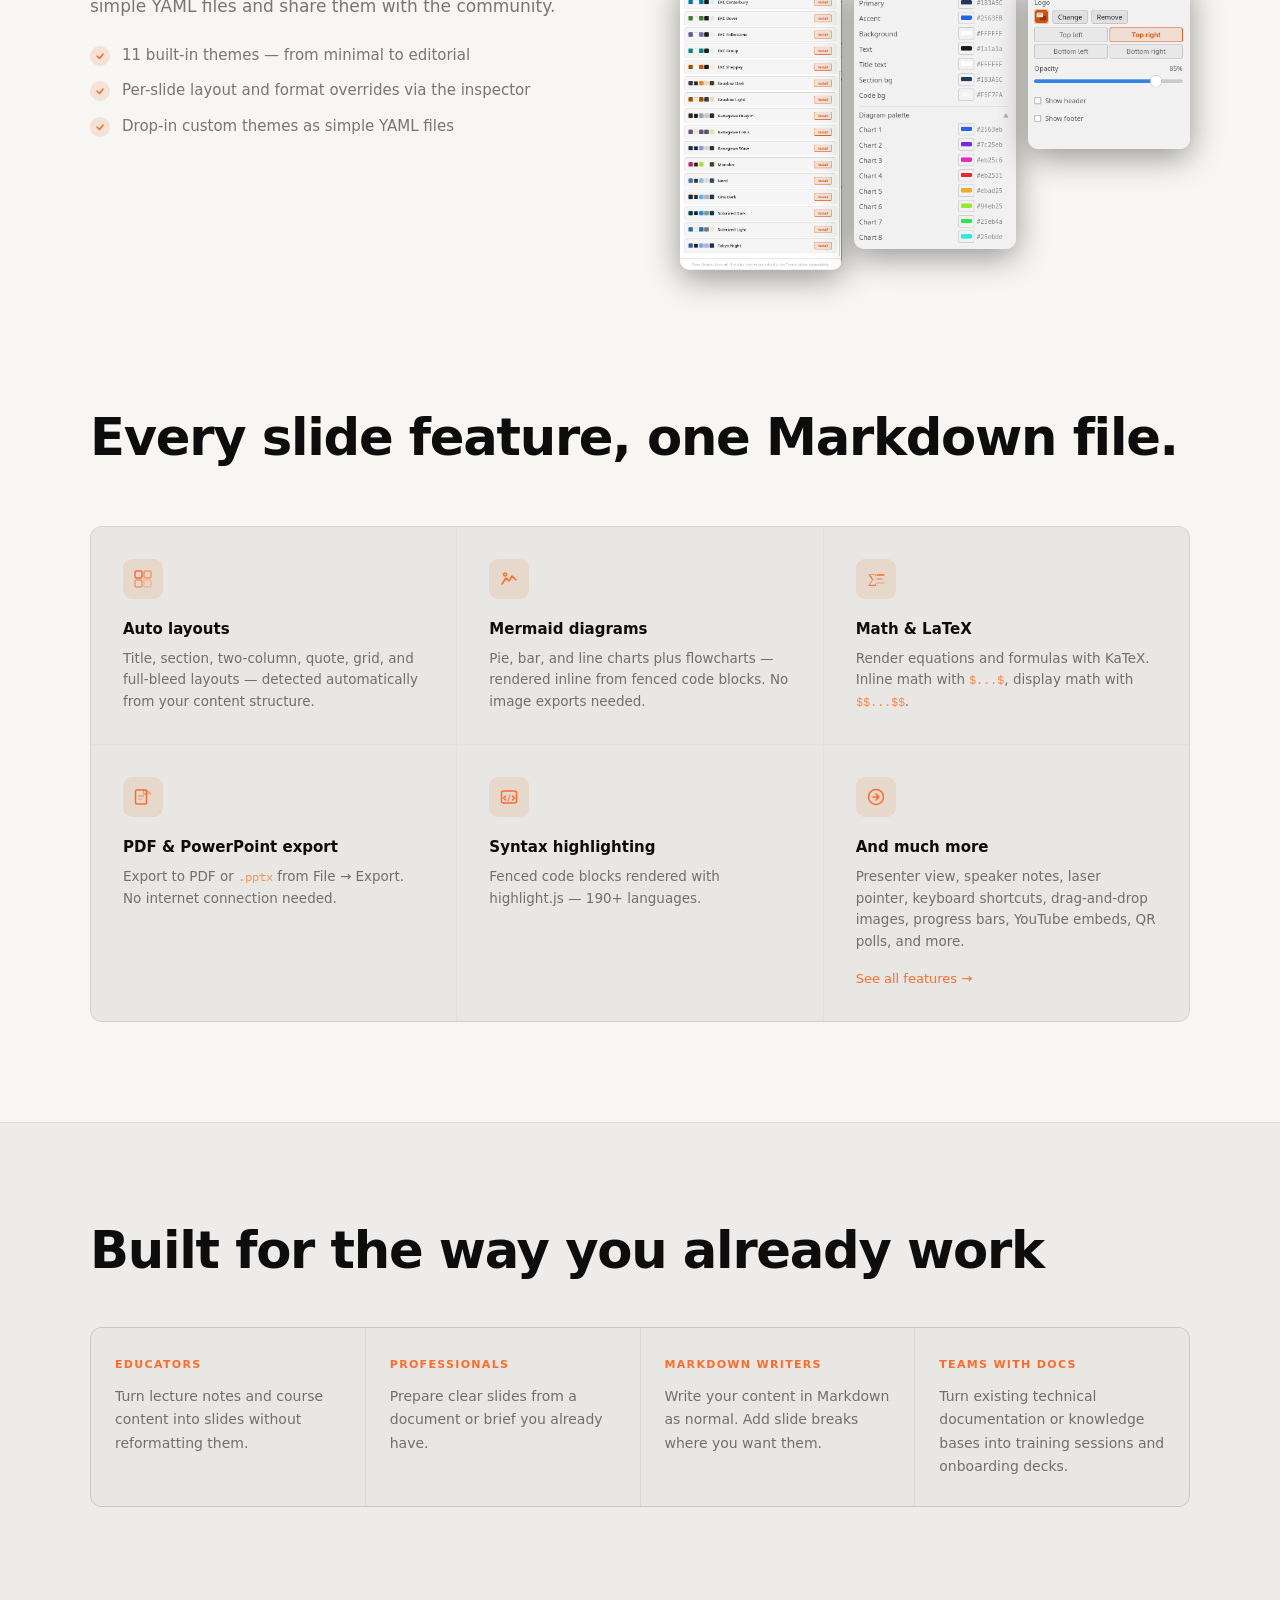
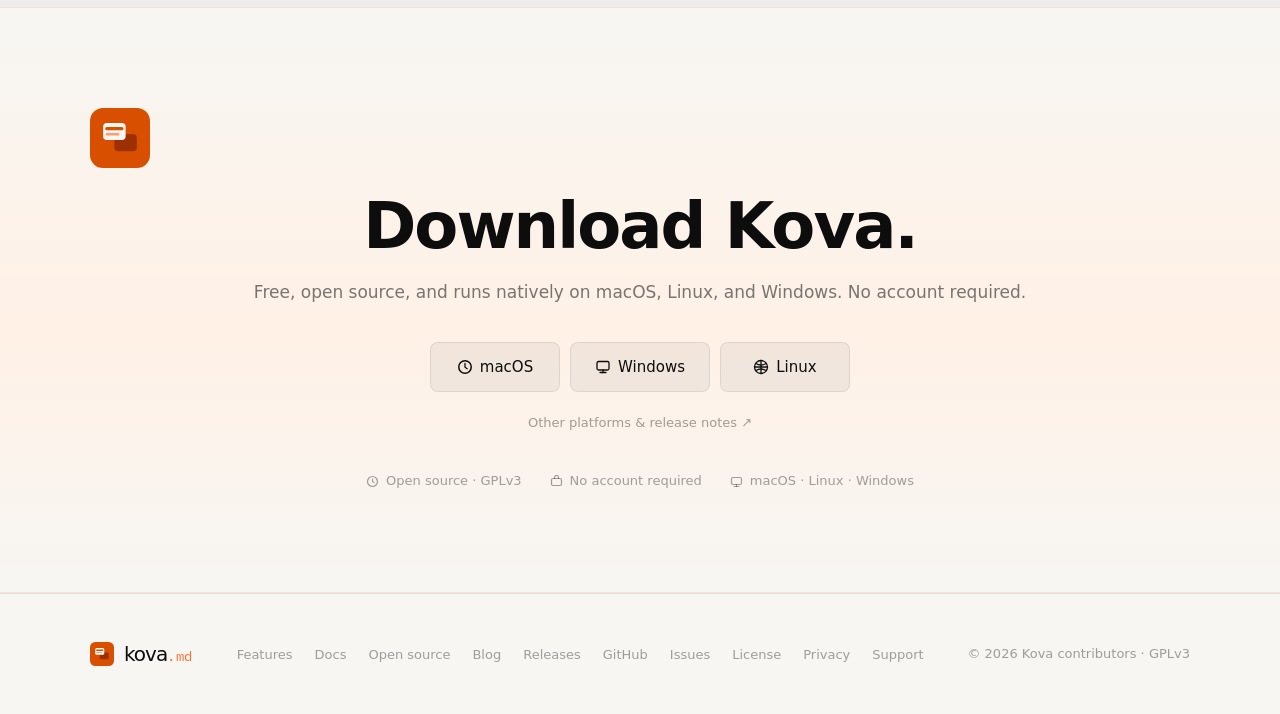
==== commit 166f61bb: "docs: fix accuracy drift across wiki and site (review vs app v0.7.9) - open-source.html: Windows bui" ====
--- a/index.html
+++ b/index.html
@@ -179,7 +179,7 @@
               <path d="M2 5l2.5 2.5L8 3" stroke="#FF6B2B" stroke-width="1.5" stroke-linecap="round" stroke-linejoin="round"/>
             </svg>
           </span>
-          Drop-in custom themes as simple YAML — live reloaded
+          Drop-in custom themes as simple YAML files
         </li>
       </ul>
     </div>
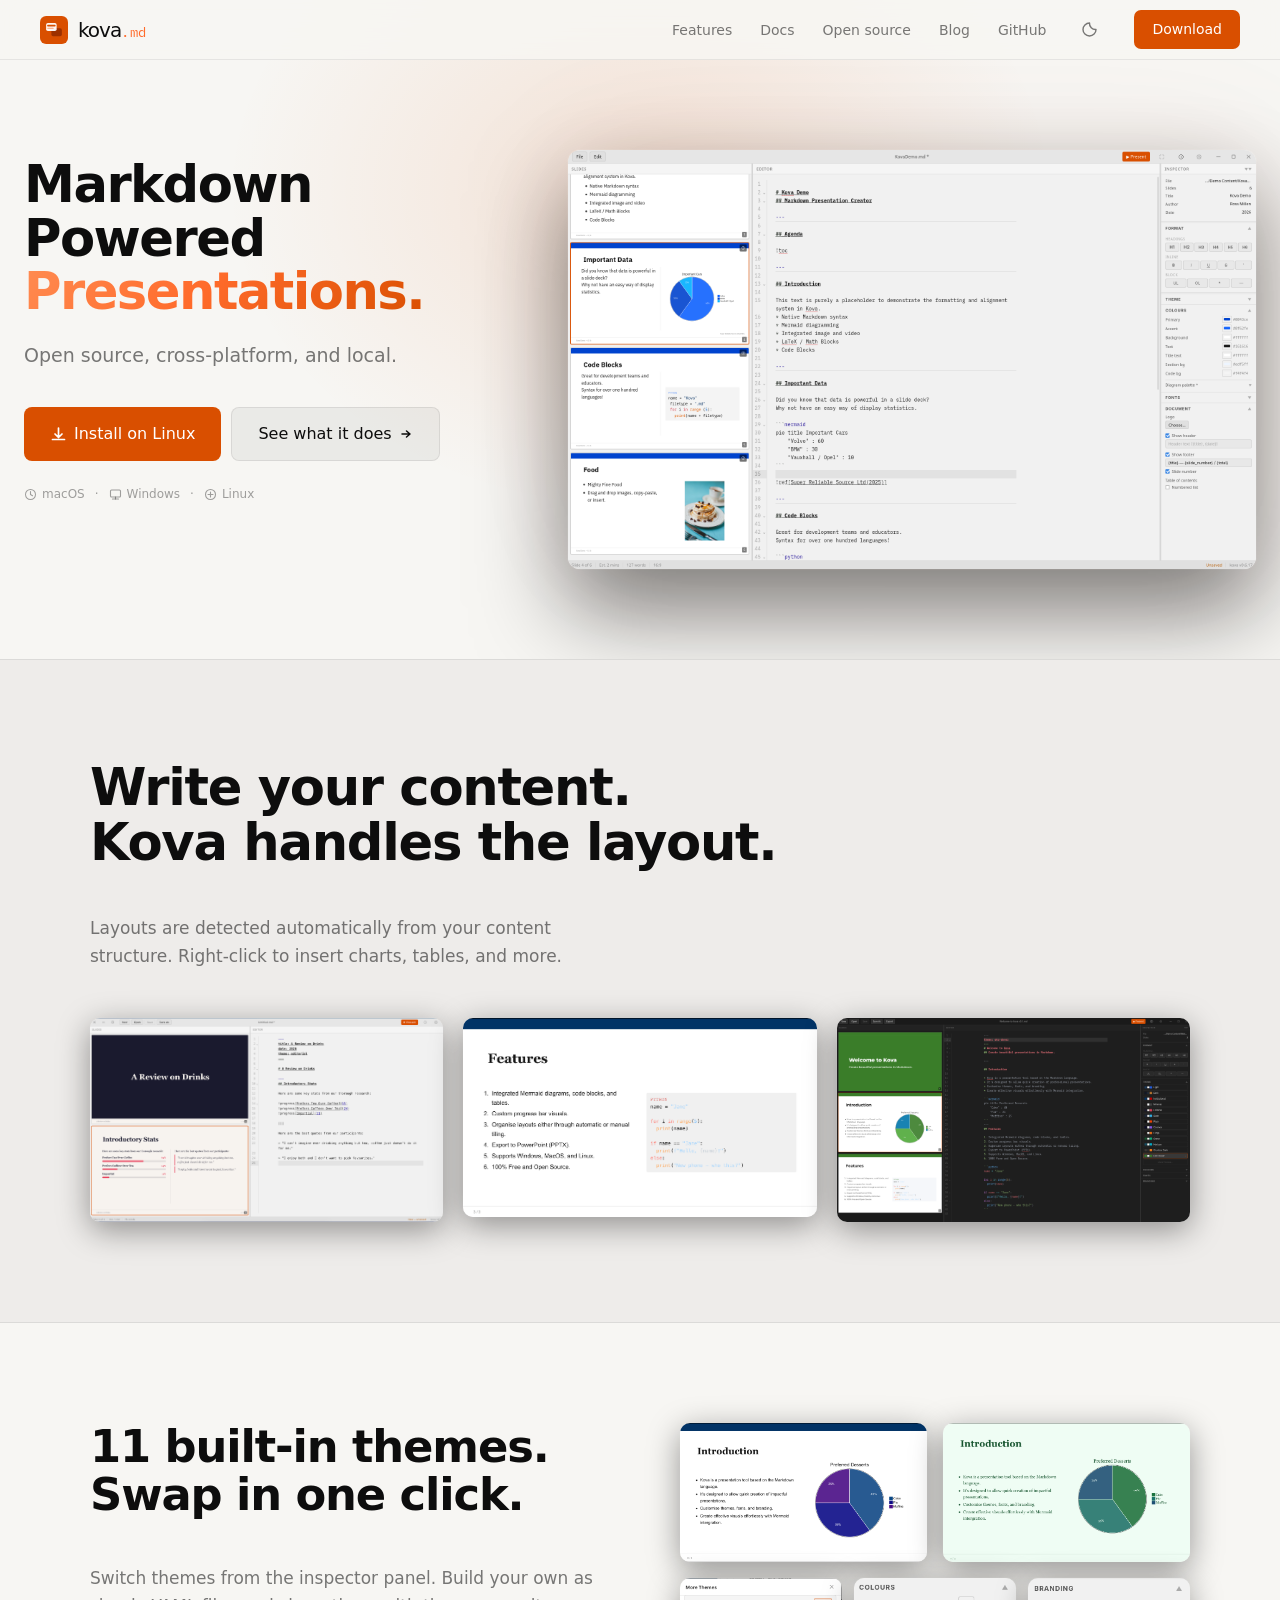
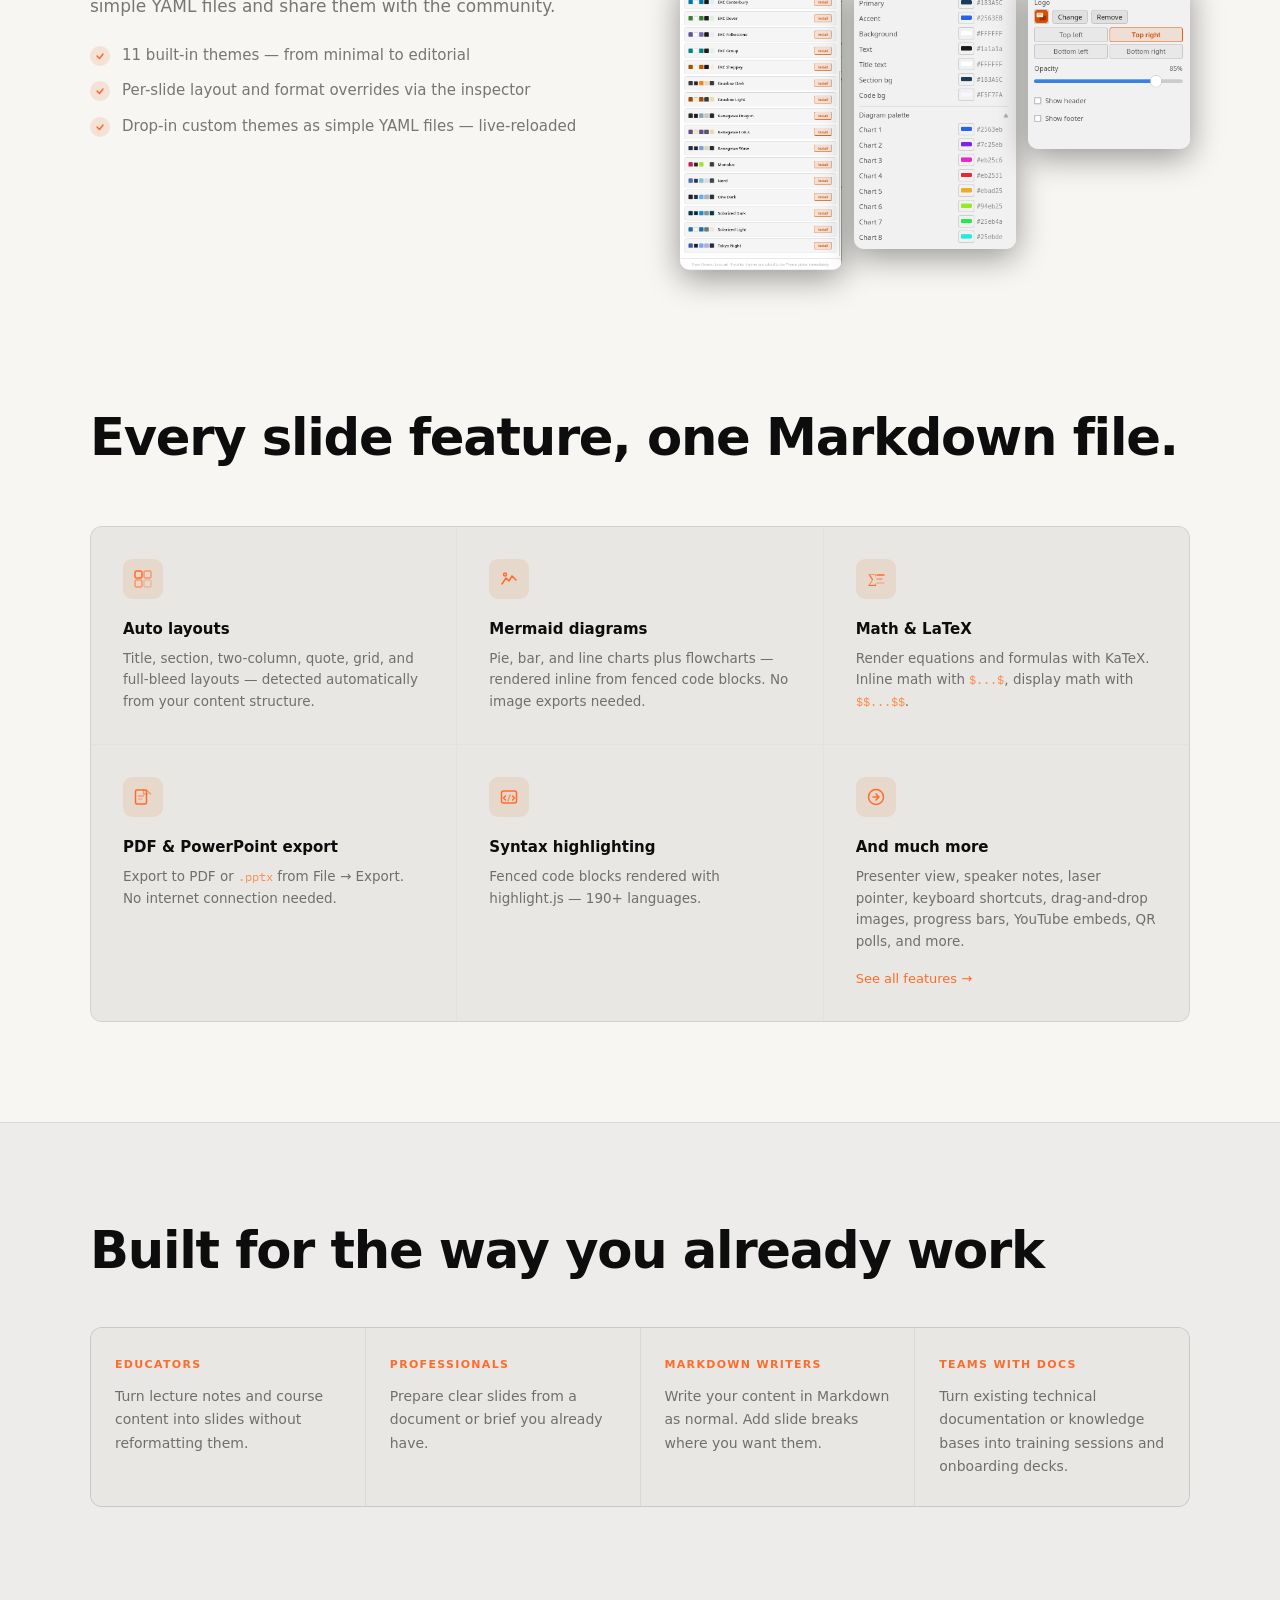
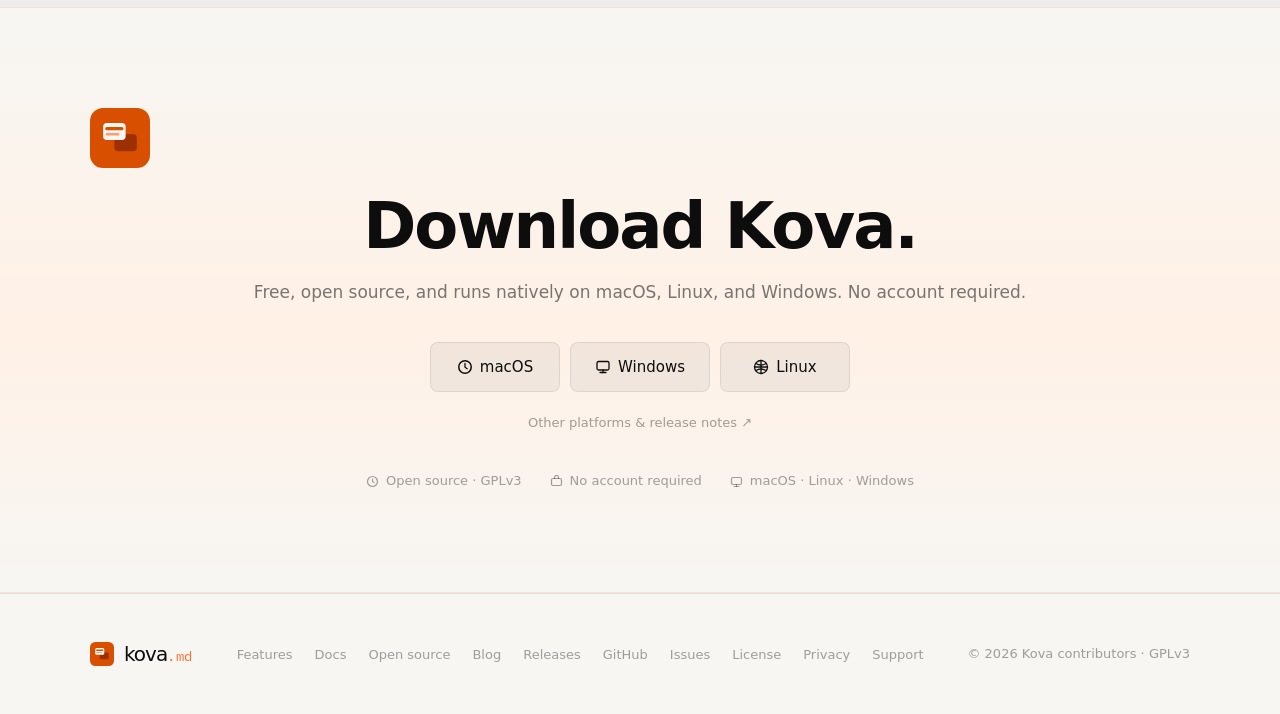
==== commit 6de0c47c: "docs: catch up wiki and site with app v0.7.10 + unreleased commits Reviews app repo commits from 3a8" ====
--- a/index.html
+++ b/index.html
@@ -179,7 +179,7 @@
               <path d="M2 5l2.5 2.5L8 3" stroke="#FF6B2B" stroke-width="1.5" stroke-linecap="round" stroke-linejoin="round"/>
             </svg>
           </span>
-          Drop-in custom themes as simple YAML files
+          Drop-in custom themes as simple YAML files — live-reloaded
         </li>
       </ul>
     </div>
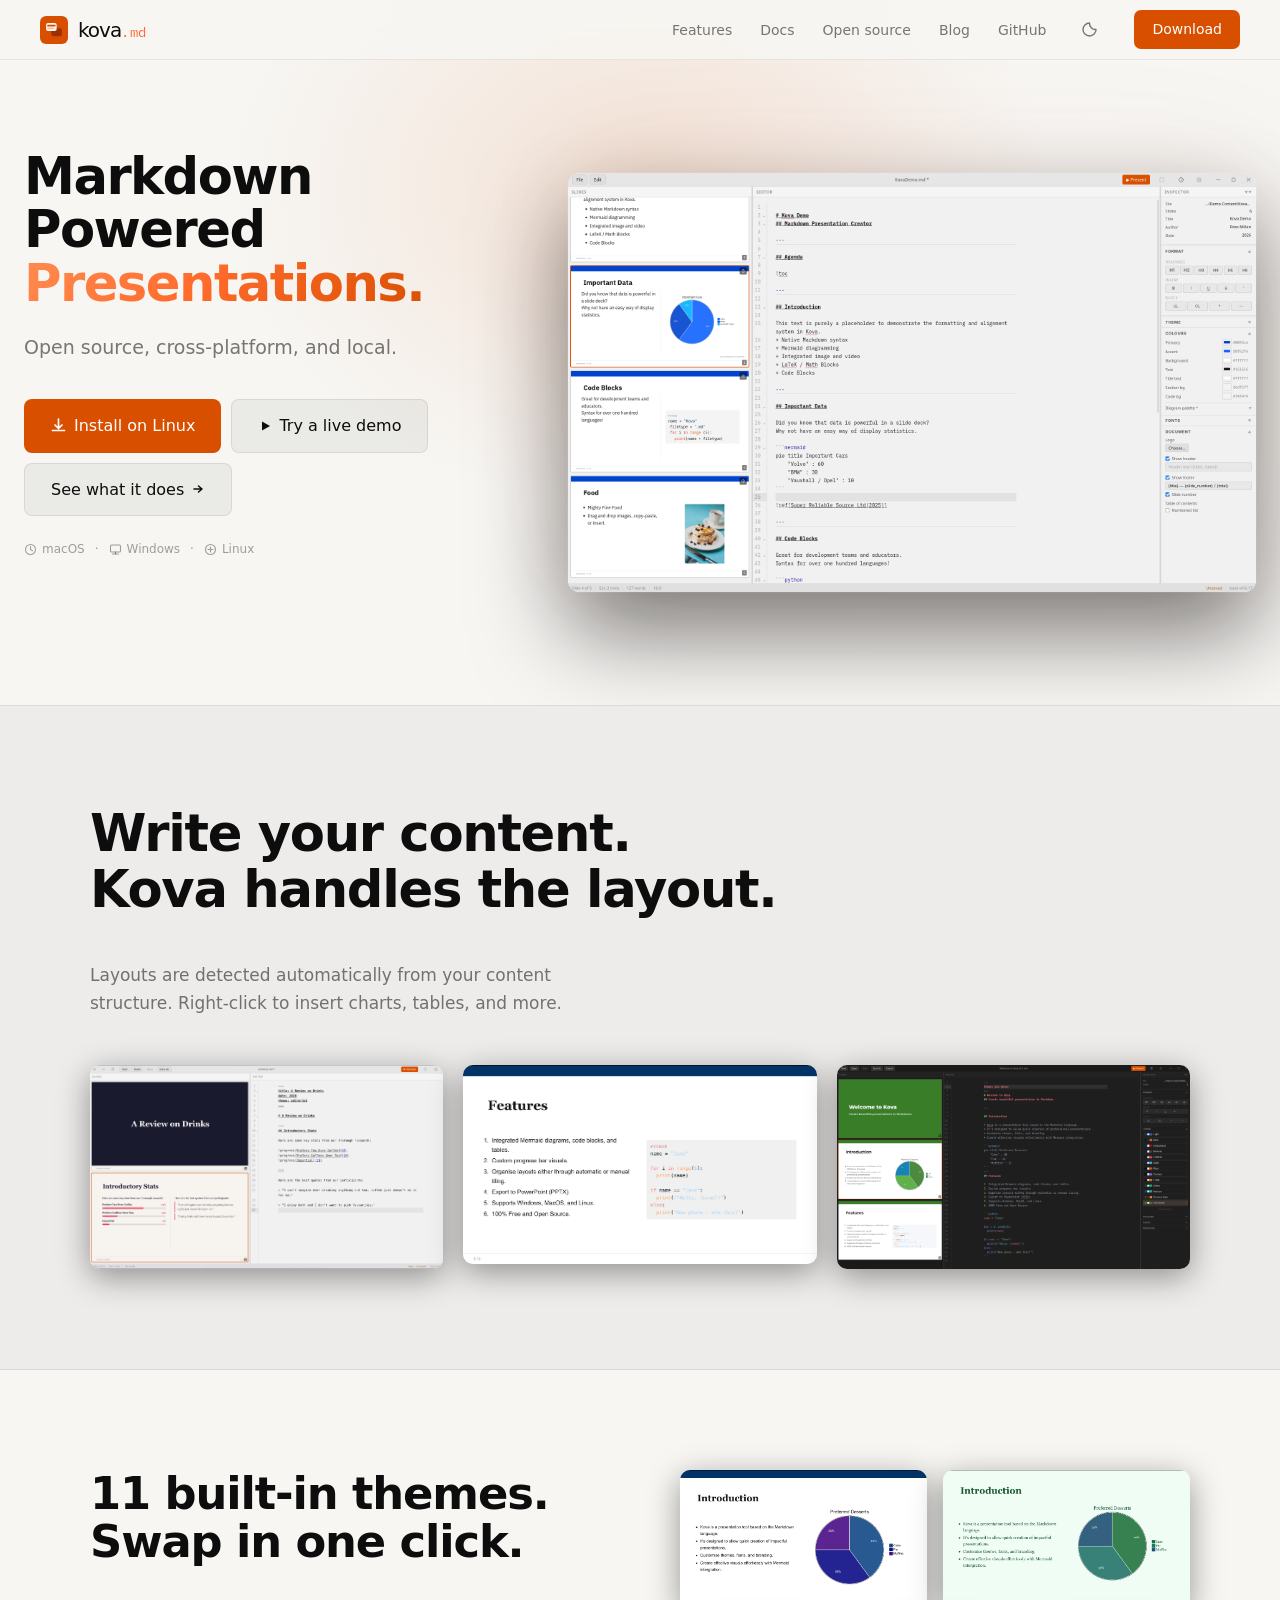
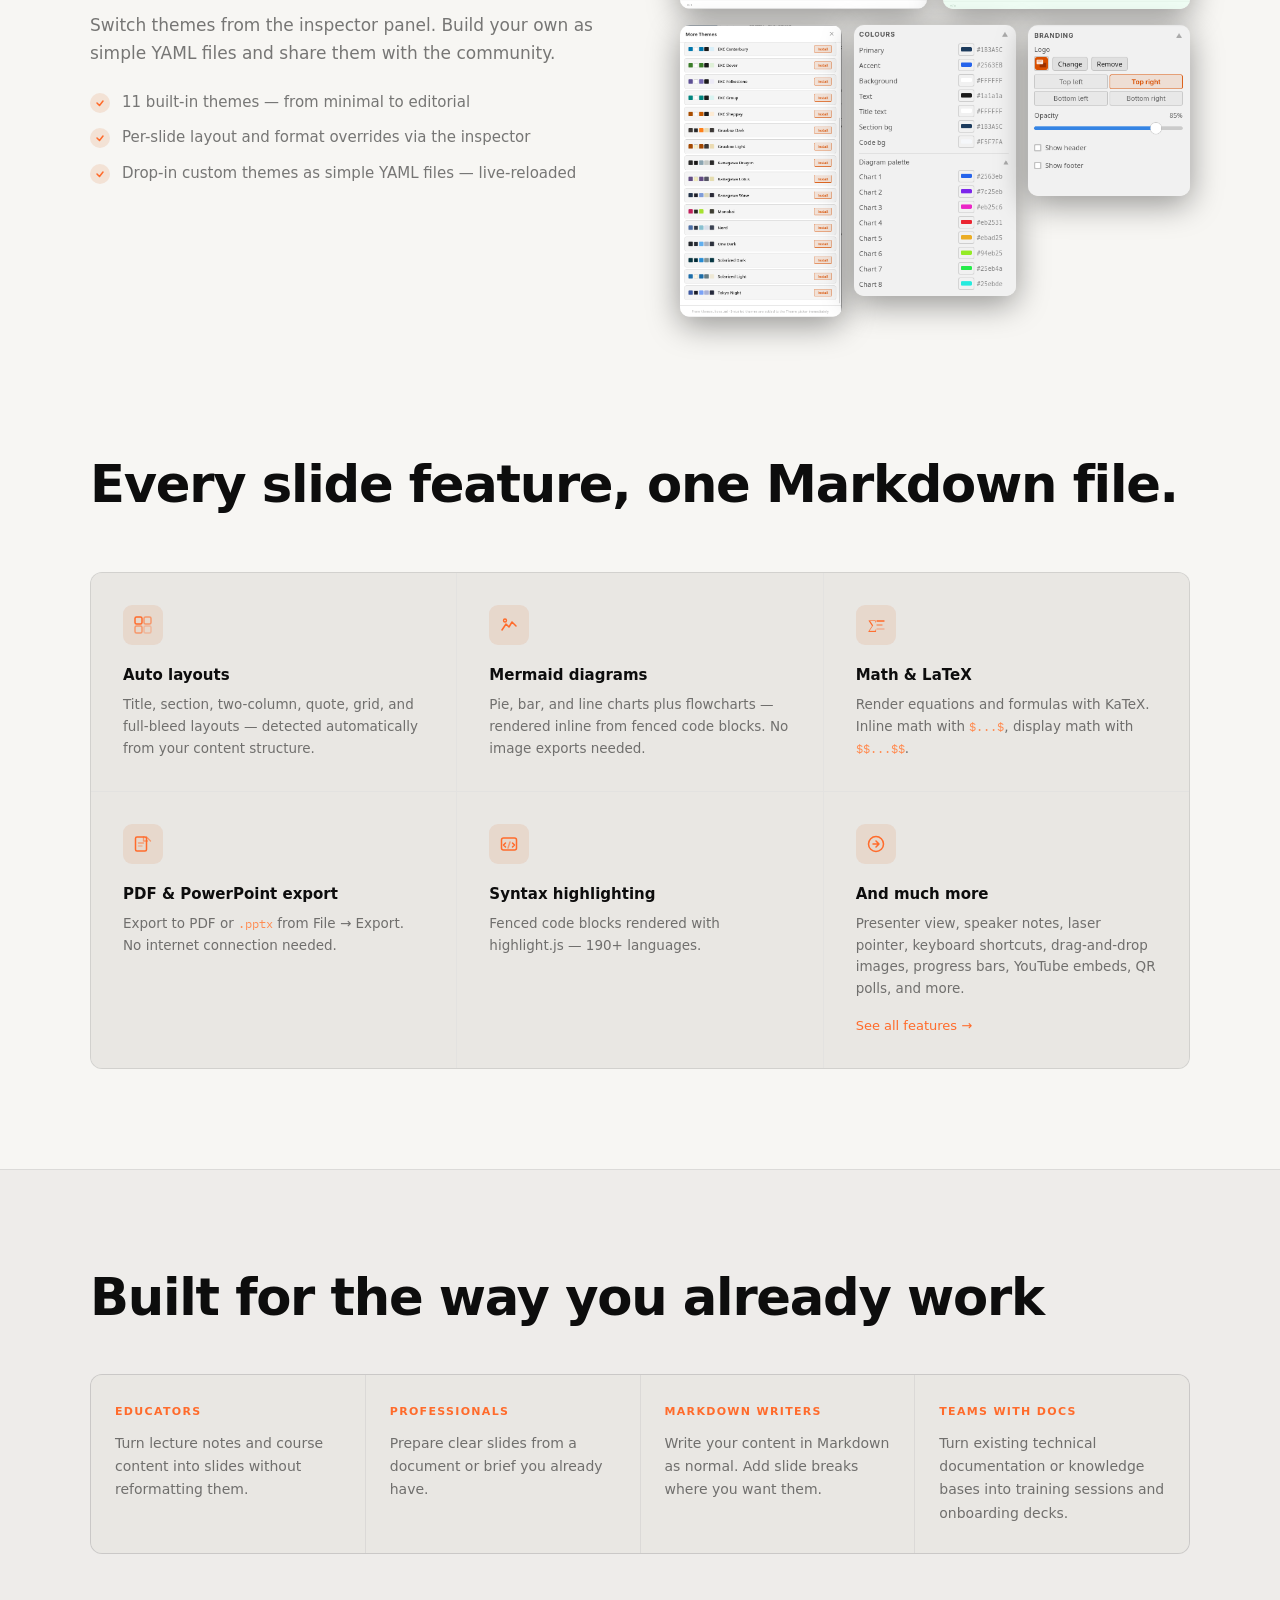
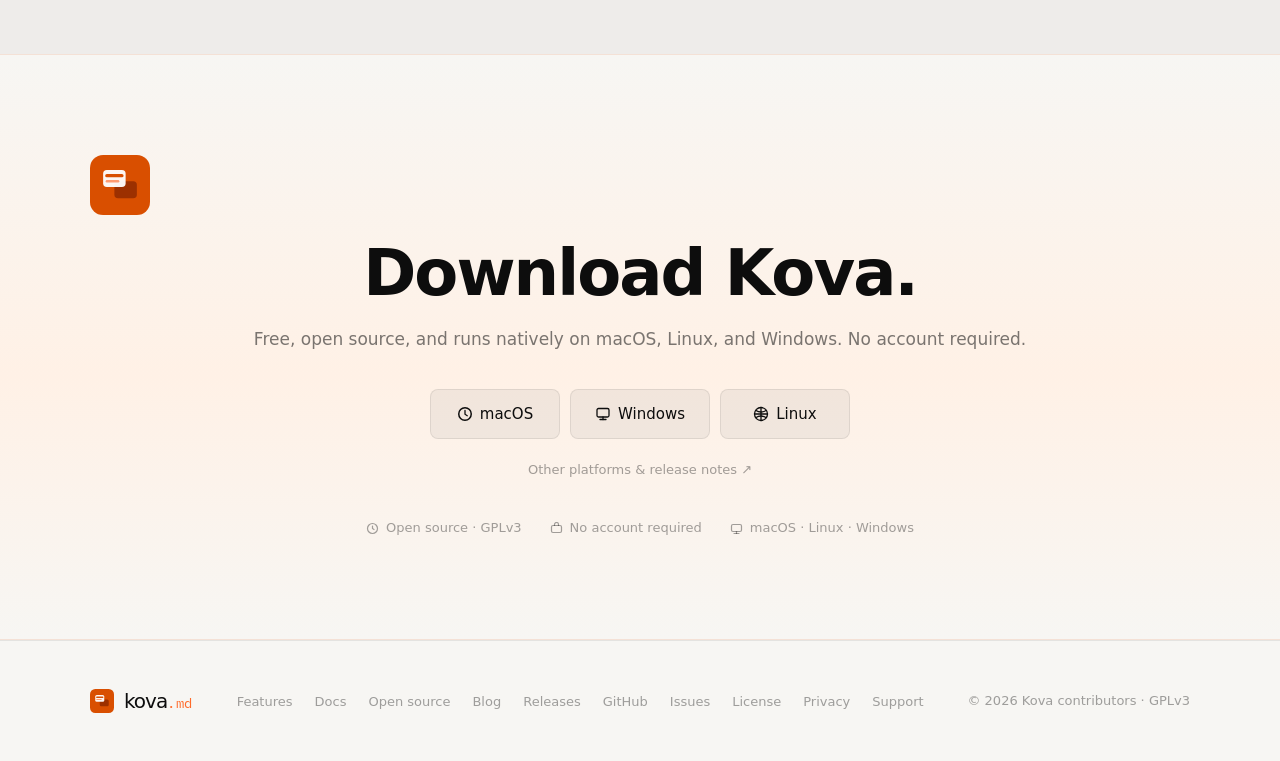
==== commit 787734ec: "Add interactive live demo page, link from homepage hero Splits a Kova HTML export into demo/index.ht" ====
--- a/index.html
+++ b/index.html
@@ -90,6 +90,12 @@
           </svg>
           Download free
         </a>
+        <a href="demo/" class="btn btn-secondary btn-lg">
+          <svg width="14" height="14" viewBox="0 0 14 14" fill="none" aria-hidden="true">
+            <path d="M4 2.5v9l8-4.5-8-4.5z" fill="currentColor"/>
+          </svg>
+          Try a live demo
+        </a>
         <a href="features.html" class="btn btn-secondary btn-lg">
           See what it does
           <svg width="14" height="14" viewBox="0 0 14 14" fill="none" aria-hidden="true">
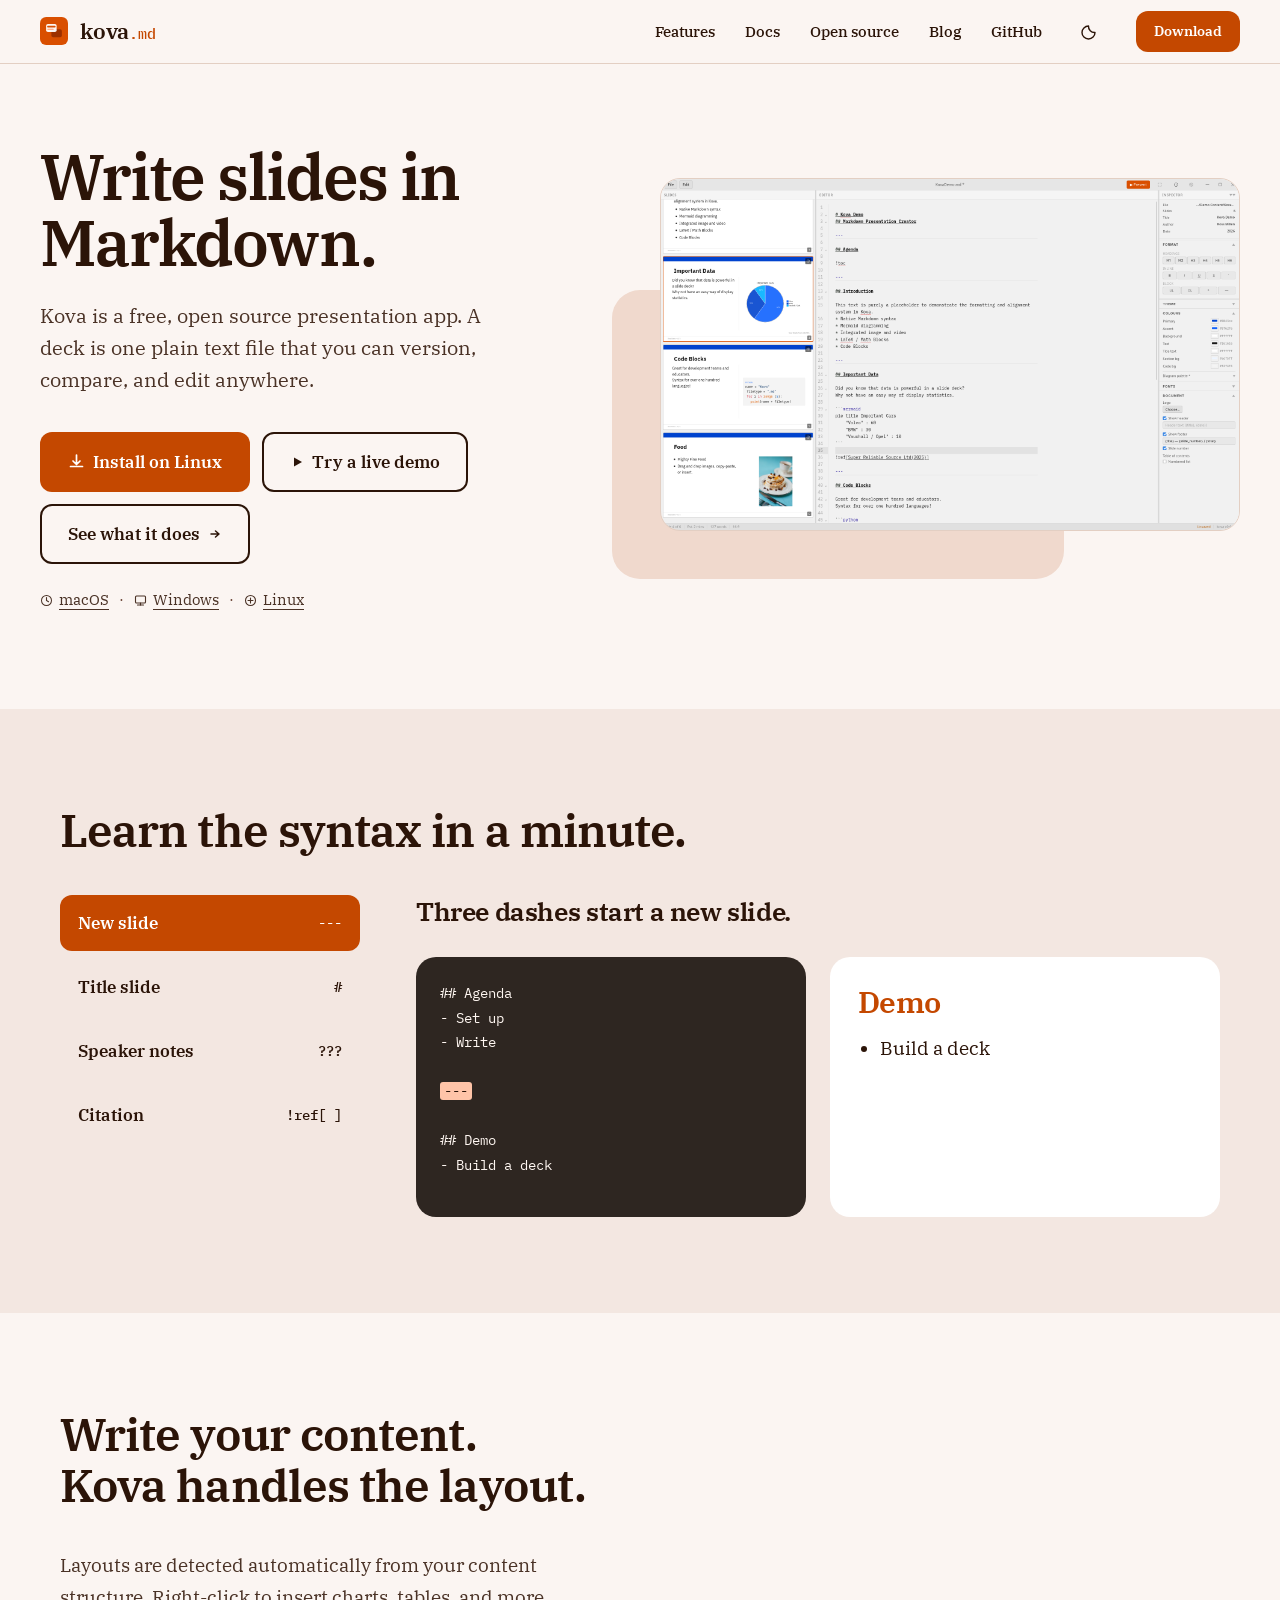
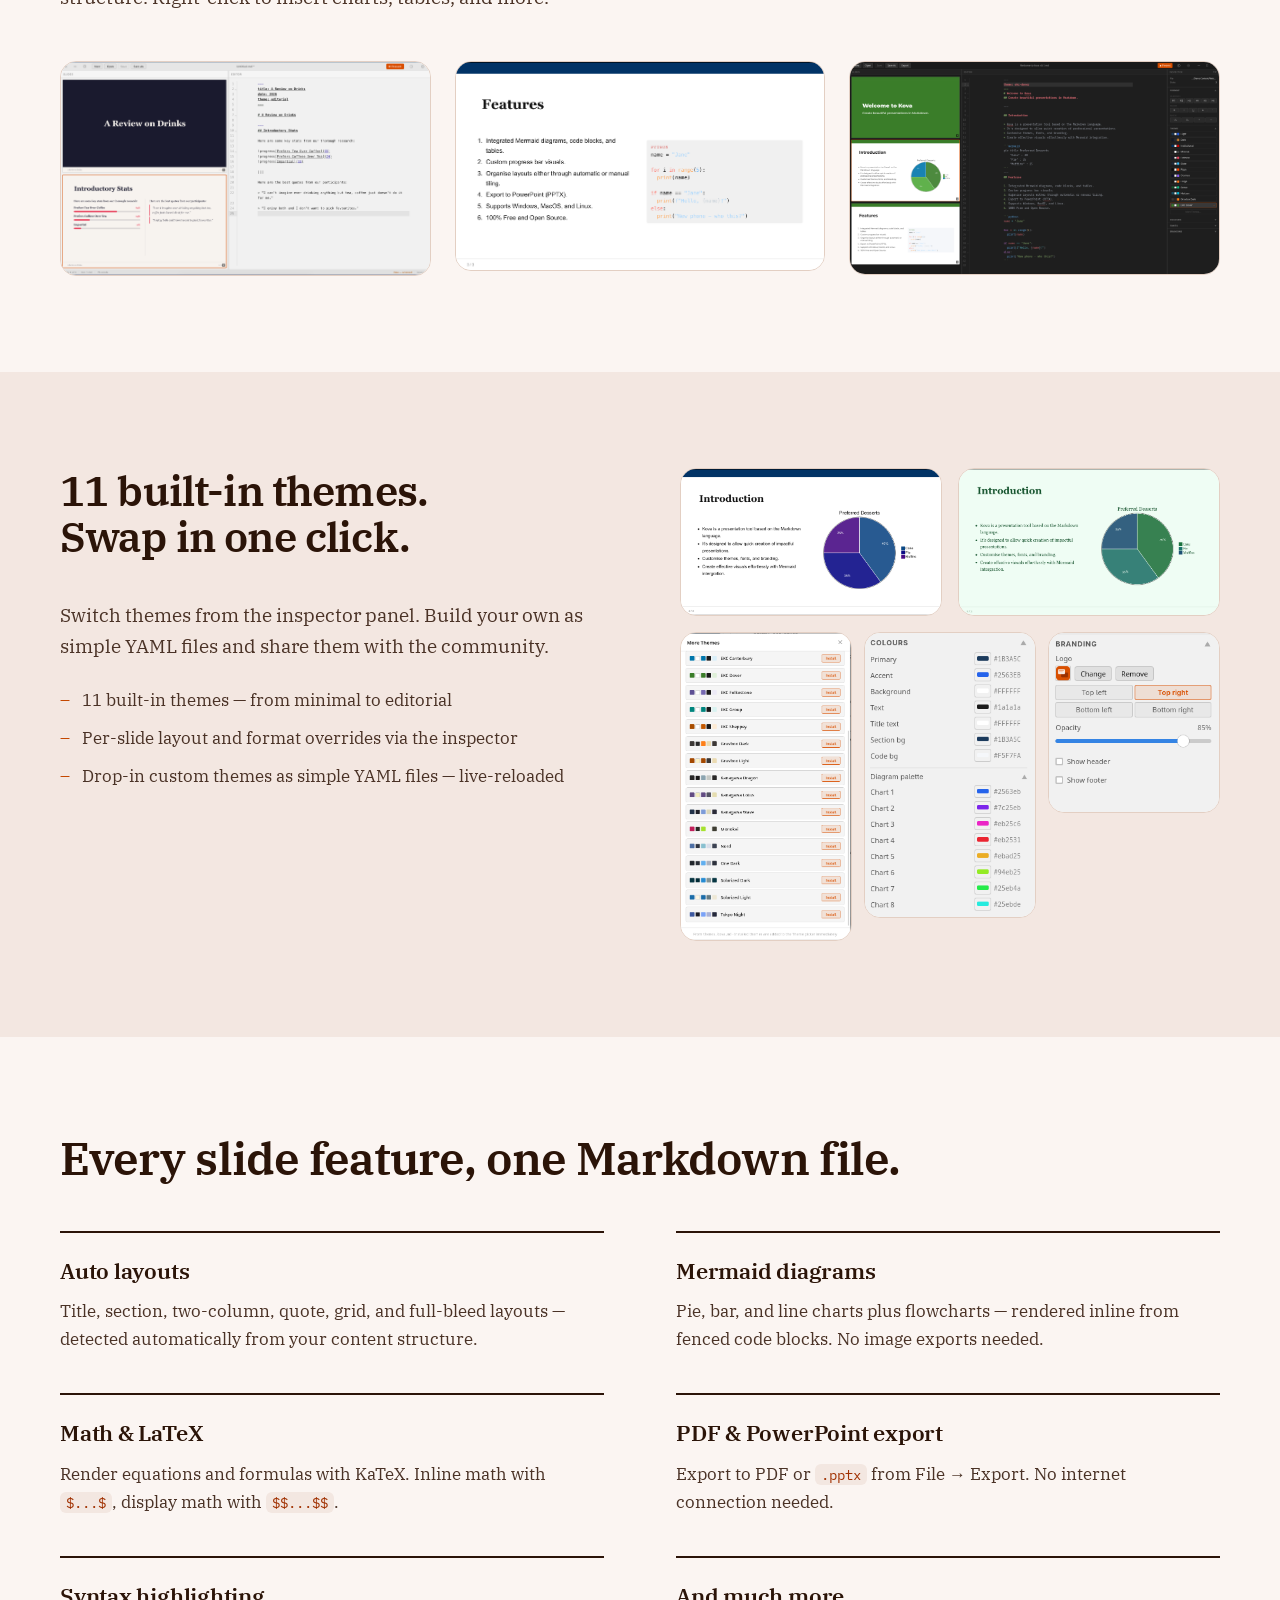
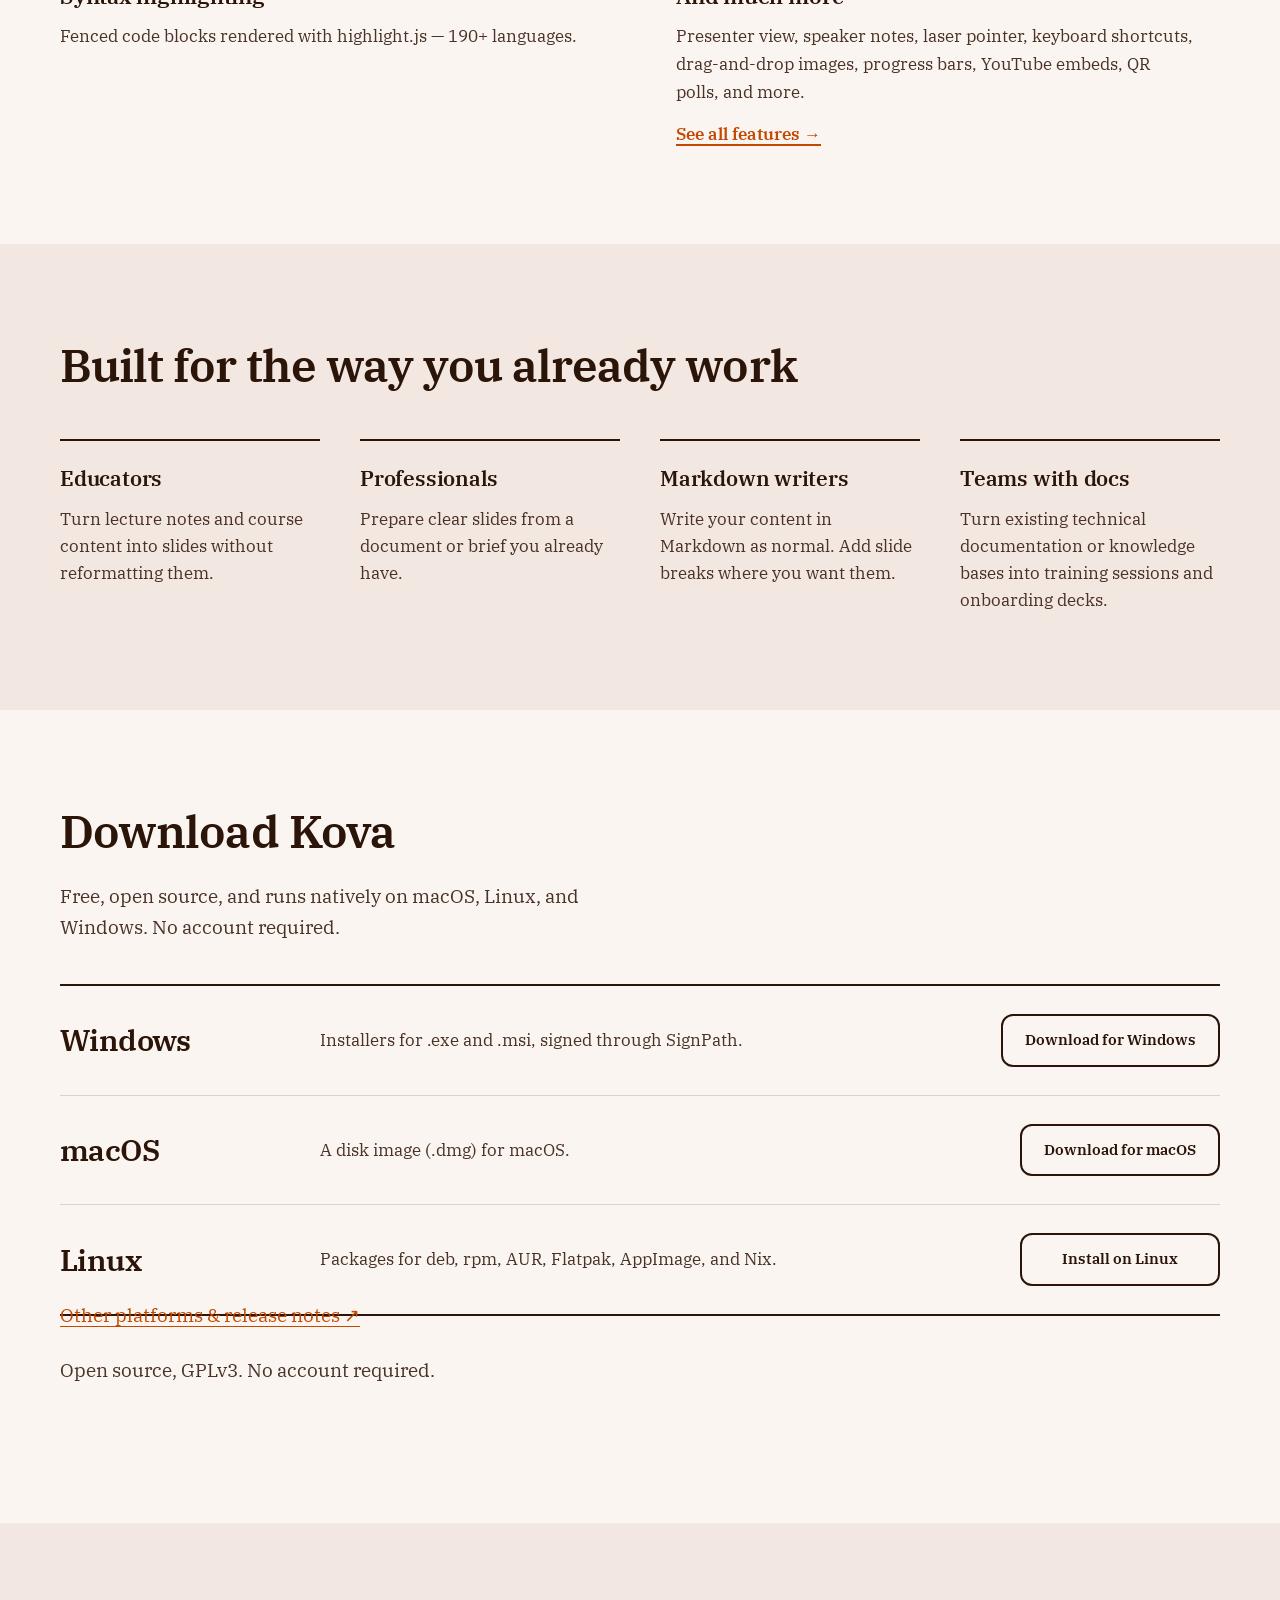
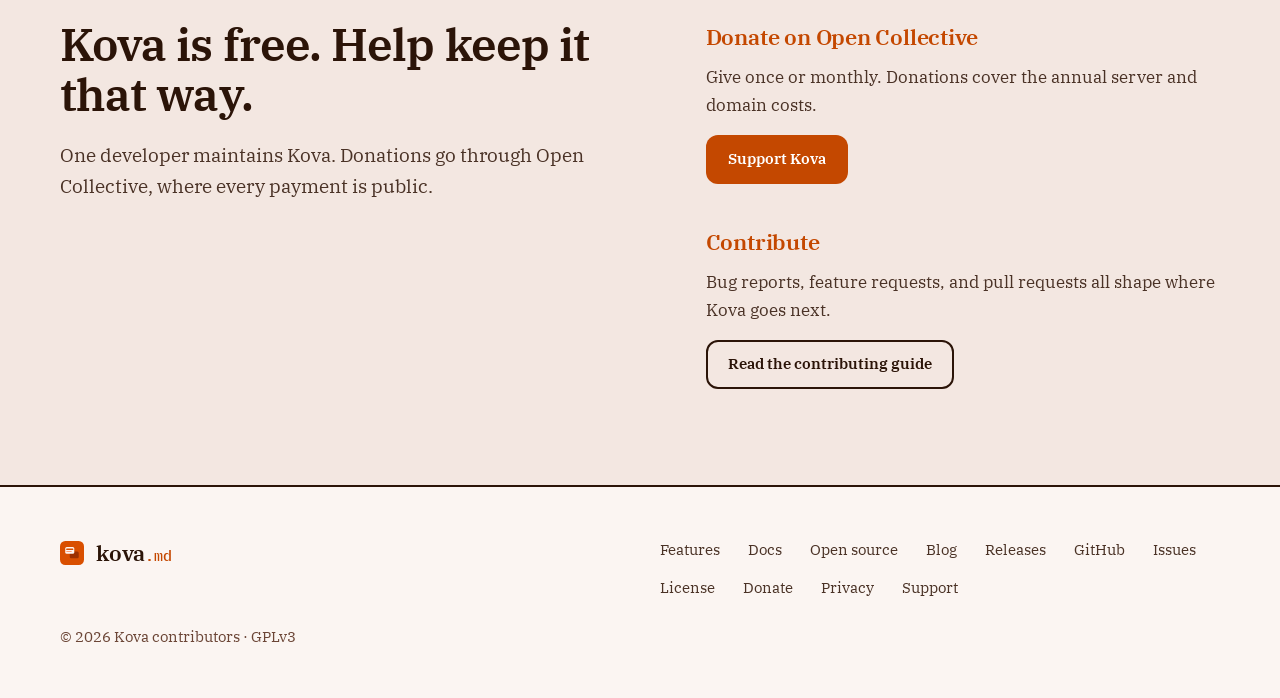
==== commit 230a6365: "Redesign site and wiki styling New look across the marketing site and wiki: Kova palette, IBM Plex S" ====
--- a/index.html
+++ b/index.html
@@ -21,7 +21,7 @@
   <link rel="icon" type="image/png" sizes="32x32" href="assets/favicon-32.png">
   <link rel="icon" type="image/png" sizes="128x128" href="assets/favicon-128.png">
   <link rel="apple-touch-icon" href="assets/apple-touch-icon.png">
-  <link rel="stylesheet" href="css/style.css?v=20260522">
+  <link rel="stylesheet" href="css/style.css?v=20260930">
   <script>
     // Restore saved theme before first paint to prevent flash
     (function() {
@@ -64,7 +64,7 @@
       </button>
     </li>
     <li>
-      <a href="https://github.com/kovamd/kova/releases" class="btn btn-primary" style="padding:7px 16px;font-size:13px;">
+      <a href="https://github.com/kovamd/kova/releases" class="btn btn-primary btn-sm">
         Download
       </a>
     </li>
@@ -73,14 +73,12 @@
 
 <!-- ═══ HERO ═══════════════════════════════════════════════ -->
 <section class="hero">
-  <div class="hero-glow" aria-hidden="true"></div>
-
   <div class="hero-inner container">
     <div class="hero-content">
-      <h1>Markdown<br>Powered<br><em>Presentations.</em></h1>
+      <h1>Write slides in Markdown.</h1>
 
       <p class="hero-sub">
-        Open source, cross-platform, and local.
+        Kova is a free, open source presentation app. A deck is one plain text file that you can version, compare, and edit anywhere.
       </p>
 
       <div class="hero-cta">
@@ -127,6 +125,91 @@
       <div class="hero-screenshot">
         <img src="assets/welcome-dark.png?v=20260713" class="screenshot-dark" alt="Kova editor — slide preview on the left, markdown on the right" width="980">
         <img src="assets/welcome-light.png?v=20260713" class="screenshot-light" alt="Kova editor in light mode — slide preview on the left, markdown on the right" width="980">
+      </div>
+    </div>
+  </div>
+</section>
+
+<!-- ═══ SYNTAX TABS ═════════════════════════════════════════ -->
+<section id="syntax-tabs" class="syn-section">
+  <div class="container">
+    <h2 class="s-heading">Learn the syntax in a minute.</h2>
+    <input type="radio" name="syn" id="syn1" class="syn-radio" checked>
+    <input type="radio" name="syn" id="syn2" class="syn-radio">
+    <input type="radio" name="syn" id="syn3" class="syn-radio">
+    <input type="radio" name="syn" id="syn4" class="syn-radio">
+    <div class="syn-layout">
+      <div class="syn-tabs" role="presentation">
+          <label class="syn-tab" for="syn1">New slide <code>---</code></label>
+          <label class="syn-tab" for="syn2">Title slide <code>#</code></label>
+          <label class="syn-tab" for="syn3">Speaker notes <code>???</code></label>
+          <label class="syn-tab" for="syn4">Citation <code>!ref[ ]</code></label>
+      </div>
+      <div class="syn-panels">
+        <div class="syn-panel syn-panel-1">
+          <p class="syn-lead">Three dashes start a new slide.</p>
+          <div class="syn-pair">
+            <div class="syn-code" role="img" aria-label="Markdown source">
+              <span class="syn-line">## Agenda</span>
+              <span class="syn-line">- Set up</span>
+              <span class="syn-line">- Write</span>
+              <span class="syn-line"></span>
+              <span class="syn-line"><span class="mk">---</span></span>
+              <span class="syn-line"></span>
+              <span class="syn-line">## Demo</span>
+              <span class="syn-line">- Build a deck</span>
+            </div>
+            <div>
+            <div class="syn-slide"><div class="syn-slide-title">Demo</div><ul><li>Build a deck</li></ul></div>
+            </div>
+          </div>
+        </div>
+        <div class="syn-panel syn-panel-2">
+          <p class="syn-lead">One # makes the title slide. Content slides use ##.</p>
+          <div class="syn-pair">
+            <div class="syn-code" role="img" aria-label="Markdown source">
+              <span class="syn-line"><span class="mk">#</span> Subnetting</span>
+              <span class="syn-line"></span>
+              <span class="syn-line">---</span>
+              <span class="syn-line"></span>
+              <span class="syn-line">## Why subnet?</span>
+              <span class="syn-line">- Less broadcast traffic</span>
+            </div>
+            <div>
+            <div class="syn-slide"><div class="syn-slide-title syn-slide-title-only">Subnetting</div></div>
+            </div>
+          </div>
+        </div>
+        <div class="syn-panel syn-panel-3">
+          <p class="syn-lead">Everything after ??? goes to the presenter view, not the screen.</p>
+          <div class="syn-pair">
+            <div class="syn-code" role="img" aria-label="Markdown source">
+              <span class="syn-line">## Why subnet?</span>
+              <span class="syn-line">- Less broadcast traffic</span>
+              <span class="syn-line"></span>
+              <span class="syn-line"><span class="mk">???</span></span>
+              <span class="syn-line"><span class="syn-hl">Ask who has seen a /24.</span></span>
+            </div>
+            <div>
+            <div class="syn-slide"><div class="syn-slide-title">Why subnet?</div><ul><li>Less broadcast traffic</li></ul></div>
+            <div class="syn-notes"><strong>Presenter notes</strong>Ask who has seen a /24.</div>
+            </div>
+          </div>
+        </div>
+        <div class="syn-panel syn-panel-4">
+          <p class="syn-lead">Add a source to any slide with !ref. It appears small in the bottom corner, and stays with the slide in PowerPoint exports.</p>
+          <div class="syn-pair">
+            <div class="syn-code" role="img" aria-label="Markdown source">
+              <span class="syn-line">## Why subnet?</span>
+              <span class="syn-line">- Less broadcast traffic</span>
+              <span class="syn-line"></span>
+              <span class="syn-line"><span class="mk">!ref</span>[Murphy, J. (2016)]</span>
+            </div>
+            <div>
+            <div class="syn-slide"><div class="syn-slide-title">Why subnet?</div><ul><li>Less broadcast traffic</li></ul><div class="syn-slide-cite">Murphy, J. (2016)</div></div>
+            </div>
+          </div>
+        </div>
       </div>
     </div>
   </div>
@@ -164,27 +247,12 @@
       </p>
       <ul class="checklist">
         <li>
-          <span class="check-dot">
-            <svg width="10" height="10" viewBox="0 0 10 10" fill="none" aria-hidden="true">
-              <path d="M2 5l2.5 2.5L8 3" stroke="#FF6B2B" stroke-width="1.5" stroke-linecap="round" stroke-linejoin="round"/>
-            </svg>
-          </span>
           11 built-in themes — from minimal to editorial
         </li>
         <li>
-          <span class="check-dot">
-            <svg width="10" height="10" viewBox="0 0 10 10" fill="none" aria-hidden="true">
-              <path d="M2 5l2.5 2.5L8 3" stroke="#FF6B2B" stroke-width="1.5" stroke-linecap="round" stroke-linejoin="round"/>
-            </svg>
-          </span>
           Per-slide layout and format overrides via the inspector
         </li>
         <li>
-          <span class="check-dot">
-            <svg width="10" height="10" viewBox="0 0 10 10" fill="none" aria-hidden="true">
-              <path d="M2 5l2.5 2.5L8 3" stroke="#FF6B2B" stroke-width="1.5" stroke-linecap="round" stroke-linejoin="round"/>
-            </svg>
-          </span>
           Drop-in custom themes as simple YAML files — live-reloaded
         </li>
       </ul>
@@ -227,81 +295,36 @@
 
       <!-- Auto layouts -->
       <div class="feat-card">
-        <div class="feat-icon">
-          <svg viewBox="0 0 20 20" fill="none">
-            <rect x="2" y="2"   width="7" height="7" rx="1.5" stroke="#FF6B2B" stroke-width="1.5"/>
-            <rect x="11" y="2"  width="7" height="7" rx="1.5" stroke="#FF6B2B" stroke-width="1.5" opacity="0.6"/>
-            <rect x="2" y="11"  width="7" height="7" rx="1.5" stroke="#FF6B2B" stroke-width="1.5" opacity="0.6"/>
-            <rect x="11" y="11" width="7" height="7" rx="1.5" stroke="#FF6B2B" stroke-width="1.5" opacity="0.3"/>
-          </svg>
-        </div>
         <h3>Auto layouts</h3>
         <p>Title, section, two-column, quote, grid, and full-bleed layouts — detected automatically from your content structure.</p>
       </div>
 
       <!-- Mermaid -->
       <div class="feat-card">
-        <div class="feat-icon">
-          <svg viewBox="0 0 20 20" fill="none">
-            <polyline points="3,15 7,9 10,12 13,7 17,11" stroke="#FF6B2B" stroke-width="1.5" stroke-linecap="round" stroke-linejoin="round" fill="none"/>
-            <circle cx="6" cy="5.5" r="1.5" stroke="#FF6B2B" stroke-width="1.4"/>
-          </svg>
-        </div>
         <h3>Mermaid diagrams</h3>
         <p>Pie, bar, and line charts plus flowcharts — rendered inline from fenced code blocks. No image exports needed.</p>
       </div>
 
       <!-- Math & LaTeX -->
       <div class="feat-card">
-        <div class="feat-icon">
-          <svg viewBox="0 0 20 20" fill="none">
-            <text x="2" y="14" font-family="serif" font-size="13" font-style="italic" fill="#FF6B2B">∑</text>
-            <line x1="11" y1="6" x2="18" y2="6" stroke="#FF6B2B" stroke-width="1.4" stroke-linecap="round"/>
-            <line x1="11" y1="10" x2="16" y2="10" stroke="#FF6B2B" stroke-width="1.4" stroke-linecap="round" opacity="0.6"/>
-            <line x1="11" y1="14" x2="18" y2="14" stroke="#FF6B2B" stroke-width="1.4" stroke-linecap="round" opacity="0.35"/>
-          </svg>
-        </div>
         <h3>Math &amp; LaTeX</h3>
         <p>Render equations and formulas with KaTeX. Inline math with <code>$...$</code>, display math with <code>$$...$$</code>.</p>
       </div>
 
       <!-- Export -->
       <div class="feat-card">
-        <div class="feat-icon">
-          <svg viewBox="0 0 20 20" fill="none">
-            <rect x="2.5" y="3" width="11" height="14" rx="1.5" stroke="#FF6B2B" stroke-width="1.5"/>
-            <path d="M10.5 3v4h4" stroke="#FF6B2B" stroke-width="1.3" stroke-linecap="round" stroke-linejoin="round" opacity="0.6"/>
-            <line x1="13.5" y1="3" x2="17.5" y2="7" stroke="#FF6B2B" stroke-width="1.3" stroke-linecap="round" opacity="0.6"/>
-            <line x1="5.5" y1="9" x2="10.5" y2="9" stroke="#FF6B2B" stroke-width="1.3" stroke-linecap="round" opacity="0.55"/>
-            <line x1="5.5" y1="12" x2="9" y2="12" stroke="#FF6B2B" stroke-width="1.3" stroke-linecap="round" opacity="0.35"/>
-          </svg>
-        </div>
         <h3>PDF &amp; PowerPoint export</h3>
         <p>Export to PDF or <code>.pptx</code> from File → Export. No internet connection needed.</p>
       </div>
 
       <!-- Syntax highlighting -->
       <div class="feat-card">
-        <div class="feat-icon">
-          <svg viewBox="0 0 20 20" fill="none">
-            <rect x="2.5" y="4" width="15" height="12" rx="2" stroke="#FF6B2B" stroke-width="1.5"/>
-            <path d="M6.5 9l-2 2 2 2"  stroke="#FF6B2B" stroke-width="1.5" stroke-linecap="round" stroke-linejoin="round"/>
-            <path d="M13.5 9l2 2-2 2"  stroke="#FF6B2B" stroke-width="1.5" stroke-linecap="round" stroke-linejoin="round"/>
-            <line x1="11" y1="8" x2="9" y2="14" stroke="#FF6B2B" stroke-width="1.5" stroke-linecap="round" opacity="0.6"/>
-          </svg>
-        </div>
         <h3>Syntax highlighting</h3>
         <p>Fenced code blocks rendered with highlight.js — 190+ languages.</p>
       </div>
 
       <!-- See all features -->
       <div class="feat-card feat-card-cta">
-        <div class="feat-icon">
-          <svg viewBox="0 0 20 20" fill="none">
-            <circle cx="10" cy="10" r="7.5" stroke="#FF6B2B" stroke-width="1.5"/>
-            <path d="M7 10h6M10 7l3 3-3 3" stroke="#FF6B2B" stroke-width="1.5" stroke-linecap="round" stroke-linejoin="round"/>
-          </svg>
-        </div>
         <h3>And much more</h3>
         <p>Presenter view, speaker notes, laser pointer, keyboard shortcuts, drag-and-drop images, progress bars, YouTube embeds, QR polls, and more.</p>
         <a href="features.html" class="feat-more-link">See all features →</a>
@@ -336,54 +359,53 @@
   </div>
 </section>
 
-<!-- ═══ CTA ════════════════════════════════════════════════ -->
+<!-- ═══ DOWNLOAD ═══════════════════════════════════════════ -->
 <section id="download" class="cta-section">
   <div class="container">
-    <div class="cta-icon">
-      <img src="assets/kova-icon-256.svg?v=20260522" width="60" height="60" alt="">
-    </div>
-    <h2>Download Kova.</h2>
+    <h2 class="s-heading">Download Kova</h2>
     <p>Free, open source, and runs natively on macOS, Linux, and Windows. No account required.</p>
-    <div class="os-download-btns">
-      <a href="https://github.com/kovamd/kova/releases" class="btn btn-os">
-        <svg width="16" height="16" viewBox="0 0 16 16" fill="none" aria-hidden="true"><path d="M8 1a7 7 0 1 0 0 14A7 7 0 0 0 8 1zm0 1.5a5.5 5.5 0 1 1 0 11 5.5 5.5 0 0 1 0-11z" fill="currentColor"/><path d="M8 4.5v3.75l2.25 1.5" stroke="currentColor" stroke-width="1.3" stroke-linecap="round"/></svg>
-        macOS
-      </a>
-      <a href="https://github.com/kovamd/kova/releases" class="btn btn-os">
-        <svg width="16" height="16" viewBox="0 0 16 16" fill="none" aria-hidden="true"><rect x="2" y="2.5" width="12" height="8.5" rx="1.5" stroke="currentColor" stroke-width="1.3"/><line x1="5" y1="13.5" x2="11" y2="13.5" stroke="currentColor" stroke-width="1.3" stroke-linecap="round"/><line x1="8" y1="11" x2="8" y2="13.5" stroke="currentColor" stroke-width="1.3" stroke-linecap="round"/></svg>
-        Windows
-      </a>
-      <a href="https://github.com/kovamd/kova/releases" class="btn btn-os" data-os="linux">
-        <svg width="16" height="16" viewBox="0 0 16 16" fill="none" aria-hidden="true"><circle cx="8" cy="8" r="6.5" stroke="currentColor" stroke-width="1.3"/><line x1="8" y1="1.5" x2="8" y2="14.5" stroke="currentColor" stroke-width="1.3" stroke-linecap="round"/><path d="M1.5 8h13" stroke="currentColor" stroke-width="1.3" stroke-linecap="round"/><path d="M3 4.5c1.5 1 3 1.5 5 1.5s3.5-.5 5-1.5M3 11.5c1.5-1 3-1.5 5-1.5s3.5.5 5 1.5" stroke="currentColor" stroke-width="1.3" stroke-linecap="round"/></svg>
-        Linux
-      </a>
+    <div class="dl-list">
+      <div class="dl-row">
+        <h3>Windows</h3>
+        <p>Installers for .exe and .msi, signed through SignPath.</p>
+        <a href="https://github.com/kovamd/kova/releases" class="btn btn-os">Download for Windows</a>
+      </div>
+      <div class="dl-row">
+        <h3>macOS</h3>
+        <p>A disk image (.dmg) for macOS.</p>
+        <a href="https://github.com/kovamd/kova/releases" class="btn btn-os">Download for macOS</a>
+      </div>
+      <div class="dl-row">
+        <h3>Linux</h3>
+        <p>Packages for deb, rpm, AUR, Flatpak, AppImage, and Nix.</p>
+        <a href="https://github.com/kovamd/kova/releases" class="btn btn-os" data-os="linux">Install on Linux</a>
+      </div>
     </div>
     <p class="other-platforms">
       <a href="https://github.com/KovaMD/Kova/releases/latest">Other platforms &amp; release notes ↗</a>
     </p>
-    <div class="platform-tags">
-      <span class="platform-tag">
-        <svg width="13" height="13" viewBox="0 0 13 13" fill="none" aria-hidden="true">
-          <path d="M6.5 1.5C3.74 1.5 1.5 3.74 1.5 6.5S3.74 11.5 6.5 11.5 11.5 9.26 11.5 6.5 9.26 1.5 6.5 1.5z" stroke="currentColor" stroke-width="1.2"/>
-          <path d="M6.5 4v2.5l1.5 1" stroke="currentColor" stroke-width="1.2" stroke-linecap="round"/>
-        </svg>
-        Open source · GPLv3
-      </span>
-      <span class="platform-tag">
-        <svg width="13" height="13" viewBox="0 0 13 13" fill="none" aria-hidden="true">
-          <rect x="1.5" y="3.5" width="10" height="7" rx="1.5" stroke="currentColor" stroke-width="1.2"/>
-          <path d="M4.5 3.5V2.5a2 2 0 014 0v1" stroke="currentColor" stroke-width="1.2" stroke-linecap="round"/>
-        </svg>
-        No account required
-      </span>
-      <span class="platform-tag">
-        <svg width="13" height="13" viewBox="0 0 13 13" fill="none" aria-hidden="true">
-          <rect x="1.5" y="2.5" width="10" height="7" rx="1.5" stroke="currentColor" stroke-width="1.2"/>
-          <line x1="4" y1="11.5" x2="9" y2="11.5" stroke="currentColor" stroke-width="1.2" stroke-linecap="round"/>
-          <line x1="6.5" y1="9.5" x2="6.5" y2="11.5" stroke="currentColor" stroke-width="1.2" stroke-linecap="round"/>
-        </svg>
-        macOS · Linux · Windows
-      </span>
+    <p class="platform-line">Open source, GPLv3. No account required.</p>
+  </div>
+</section>
+
+<!-- ═══ SUPPORT ═════════════════════════════════════════════ -->
+<section id="support" class="support-section">
+  <div class="container support-grid">
+    <div>
+      <h2 class="s-heading">Kova is free. Help keep it that way.</h2>
+      <p class="s-sub">One developer maintains Kova. Donations go through Open Collective, where every payment is public.</p>
+    </div>
+    <div class="support-blocks">
+      <div>
+        <h3>Donate on Open Collective</h3>
+        <p>Give once or monthly. Donations cover the annual server and domain costs.</p>
+        <a href="https://opencollective.com/kovamd" class="btn btn-primary">Support Kova</a>
+      </div>
+      <div>
+        <h3>Contribute</h3>
+        <p>Bug reports, feature requests, and pull requests all shape where Kova goes next.</p>
+        <a href="https://wiki.kova.md/contributing/" class="btn btn-secondary">Read the contributing guide</a>
+      </div>
     </div>
   </div>
 </section>
@@ -391,7 +413,7 @@
 <!-- ═══ FOOTER ══════════════════════════════════════════════ -->
 <footer>
   <div class="footer-inner">
-    <a class="nav-logo" href="/" style="text-decoration:none;">
+    <a class="nav-logo" href="/">
       <img src="assets/kova-icon.svg?v=20260522" width="24" height="24" alt="">
       <span class="nav-wordmark">kova<span class="tld">.md</span></span>
     </a>
@@ -404,6 +426,7 @@
       <li><a href="https://github.com/KovaMD/Kova">GitHub</a></li>
       <li><a href="https://github.com/KovaMD/Kova/issues">Issues</a></li>
       <li><a href="https://github.com/KovaMD/Kova/blob/main/LICENSE">License</a></li>
+      <li><a href="https://opencollective.com/kovamd">Donate</a></li>
       <li><a href="privacy.html">Privacy</a></li>
       <li><a href="mailto:support@kova.md">Support</a></li>
     </ul>
@@ -411,6 +434,6 @@
   </div>
 </footer>
 
-<script src="js/main.js?v=20260522" defer></script>
+<script src="js/main.js?v=20260930" defer></script>
 </body>
 </html>
--- a/css/style.css
+++ b/css/style.css
@@ -1,124 +1,127 @@
+/* ═══════════════════════════════════════════════════════════
+   kova.md — shared stylesheet
+   Light by default; dark via html[data-theme="dark"] (toggle in js/main.js).
+   CSP: external CSS only. No inline styles anywhere in the markup.
+   ═══════════════════════════════════════════════════════════ */
 *, *::before, *::after { box-sizing: border-box; margin: 0; padding: 0; }
 img { display: block; max-width: 100%; height: auto; }
 
-/* ─── Fonts ───────────────────────────────────────────── */
+/* ─── Fonts (self-hosted, SIL OFL — see assets/fonts/IBM-Plex-OFL.txt) ─── */
 @font-face {
-  font-family: 'Inter';
-  src: url('../assets/fonts/inter-var.woff2') format('woff2-variations');
-  font-weight: 100 900;
-  font-style: normal;
-  font-display: swap;
-}
-
+  font-family: 'IBM Plex Serif';
+  src: url('../assets/fonts/ibm-plex-serif-400.woff2') format('woff2');
+  font-weight: 400; font-style: normal; font-display: swap;
+}
+@font-face {
+  font-family: 'IBM Plex Serif';
+  src: url('../assets/fonts/ibm-plex-serif-400-italic.woff2') format('woff2');
+  font-weight: 400; font-style: italic; font-display: swap;
+}
+@font-face {
+  font-family: 'IBM Plex Serif';
+  src: url('../assets/fonts/ibm-plex-serif-500.woff2') format('woff2');
+  font-weight: 500; font-style: normal; font-display: swap;
+}
+@font-face {
+  font-family: 'IBM Plex Serif';
+  src: url('../assets/fonts/ibm-plex-serif-600.woff2') format('woff2');
+  font-weight: 600; font-style: normal; font-display: swap;
+}
 @font-face {
   font-family: 'IBM Plex Mono';
   src: url('../assets/fonts/ibm-plex-mono-400.woff2') format('woff2');
-  font-weight: 400;
-  font-style: normal;
-  font-display: swap;
-}
-
+  font-weight: 400; font-style: normal; font-display: swap;
+}
 @font-face {
   font-family: 'IBM Plex Mono';
   src: url('../assets/fonts/ibm-plex-mono-500.woff2') format('woff2');
-  font-weight: 500;
-  font-style: normal;
-  font-display: swap;
-}
-
-/* ─── Design tokens — dark (default) ─────────────────── */
+  font-weight: 500; font-style: normal; font-display: swap;
+}
+
+/* ─── Design tokens — light (default) ────────────────────── */
 :root {
-  --orange:        #D94F00;
-  --orange-dark:   #8C2800;
-  --orange-bright: #FF6B2B;
-  --orange-warm:   #FF8C52;
-  --ink:           #0D0D0D;
-
-  /* Semantic tokens — dark baseline */
-  --bg:                  #111111;
-  --bg-alt:              #0c0c0c;
-  --text:                #FFFFFF;
-  --text-muted:          rgba(255,255,255,0.5);
-  --text-dim:            rgba(255,255,255,0.28);
-  --card-bg:             #181818;
-  --card-border:         rgba(255,255,255,0.07);
-  --surface:             #1e1e1e;
-  --feat-hover:          #1d1d1d;
-  --nav-bg:              rgba(17,17,17,0.85);
-  --nav-bg-scrolled:     rgba(17,17,17,0.97);
-  --nav-border:          rgba(255,255,255,0.06);
-  --nav-border-scrolled: rgba(255,255,255,0.10);
-  --cta-border:          rgba(217,79,0,0.10);
+  /* Brand */
+  --orange:        #D95000;   /* icon orange: logo and large fills only */
+  --orange-dark:   #A03000;   /* icon burnt rectangle */
+
+  /* Accent used for text and controls (passes 4.5:1 on the page ground) */
+  --accent:        #C44800;
+  --accent-hover:  #A03000;
+  --btn-bg:        #C44800;
+  --btn-bg-hover:  #A03000;
+
+  /* Legacy names still used by features.css / open-source.css / blog.css */
+  --orange-bright: var(--accent);
+  --orange-warm:   #A03000;
+
+  /* Surfaces */
+  --bg:            #FBF5F2;
+  --bg-alt:        #F3E7E1;
+  --surface:       #F0D9CD;
+  --card-bg:       #FFFFFF;
+  --card-border:   #E3CFC3;
+  --feat-hover:    #F7EDE7;
+  --nav-bg:        #FBF5F2;
+
+  /* Text */
+  --text:          #2B1408;
+  --text-muted:    #4A3226;
+  --text-dim:      #6B4536;
+
+  /* Editor / code panels (neutral charcoal, never orange) */
+  --panel:         #2E2621;
+  --panel-bar:     #3A312B;
+  --panel-text:    #FFF7F2;
+  --panel-dim:     #B8AAA0;
+  --mark:          #FFC4A8;
 
   /* Font stacks */
-  --font-ui:   'Inter', system-ui, -apple-system, BlinkMacSystemFont, 'Segoe UI', sans-serif;
+  --font-ui:   'IBM Plex Serif', Georgia, 'Times New Roman', serif;
   --font-mono: 'IBM Plex Mono', ui-monospace, SFMono-Regular, 'Cascadia Code', monospace;
 }
 
-/* ─── Light mode — system preference ─────────────────── */
-@media (prefers-color-scheme: light) {
-  html:not([data-theme="dark"]) {
-    --bg:                  #F7F6F3;
-    --bg-alt:              #EEECEA;
-    --text:                #0D0D0D;
-    --text-muted:          rgba(13,13,13,0.55);
-    --text-dim:            rgba(13,13,13,0.38);
-    --card-bg:             #E9E7E3;
-    --card-border:         rgba(0,0,0,0.08);
-    --surface:             #E2DFD9;
-    --feat-hover:          #E4E1DC;
-    --nav-bg:              rgba(247,246,243,0.85);
-    --nav-bg-scrolled:     rgba(247,246,243,0.97);
-    --nav-border:          rgba(0,0,0,0.07);
-    --nav-border-scrolled: rgba(0,0,0,0.12);
-    --cta-border:          rgba(217,79,0,0.12);
-  }
-}
-
-/* ─── Explicit theme overrides ────────────────────────── */
-html[data-theme="light"] {
-  --bg:                  #F7F6F3;
-  --bg-alt:              #EEECEA;
-  --text:                #0D0D0D;
-  --text-muted:          rgba(13,13,13,0.55);
-  --text-dim:            rgba(13,13,13,0.38);
-  --card-bg:             #E9E7E3;
-  --card-border:         rgba(0,0,0,0.08);
-  --surface:             #E2DFD9;
-  --feat-hover:          #E4E1DC;
-  --nav-bg:              rgba(247,246,243,0.85);
-  --nav-bg-scrolled:     rgba(247,246,243,0.97);
-  --nav-border:          rgba(0,0,0,0.07);
-  --nav-border-scrolled: rgba(0,0,0,0.12);
-  --cta-border:          rgba(217,79,0,0.12);
-}
-
+/* ─── Dark theme (opt-in through the toggle) ─────────────── */
 html[data-theme="dark"] {
-  --bg:                  #111111;
-  --bg-alt:              #0c0c0c;
-  --text:                #FFFFFF;
-  --text-muted:          rgba(255,255,255,0.5);
-  --text-dim:            rgba(255,255,255,0.28);
-  --card-bg:             #181818;
-  --card-border:         rgba(255,255,255,0.07);
-  --surface:             #1e1e1e;
-  --feat-hover:          #1d1d1d;
-  --nav-bg:              rgba(17,17,17,0.85);
-  --nav-bg-scrolled:     rgba(17,17,17,0.97);
-  --nav-border:          rgba(255,255,255,0.06);
-  --nav-border-scrolled: rgba(255,255,255,0.10);
-  --cta-border:          rgba(217,79,0,0.10);
+  --accent:        #FF9A66;
+  --accent-hover:  #FFC4A8;
+  --btn-bg:        #C44800;
+  --btn-bg-hover:  #D95000;
+  --orange-warm:   #FFB58F;
+
+  --bg:            #1C1511;
+  --bg-alt:        #251C17;
+  --surface:       #33271F;
+  --card-bg:       #2A2019;
+  --card-border:   #45352B;
+  --feat-hover:    #33271F;
+  --nav-bg:        #1C1511;
+
+  --text:          #FBF5F2;
+  --text-muted:    #D8C7BD;
+  --text-dim:      #B39F93;
+
+  --panel:         #120E0B;
+  --panel-bar:     #2A2019;
+  --panel-text:    #FFF7F2;
+  --panel-dim:     #A79A90;
 }
 
 html { scroll-behavior: smooth; }
 
 body {
   font-family: var(--font-ui);
+  font-size: 17px;
   background: var(--bg);
   color: var(--text);
-  line-height: 1.6;
+  line-height: 1.65;
   -webkit-font-smoothing: antialiased;
-  transition: background 0.2s, color 0.2s;
+}
+
+a:focus-visible,
+button:focus-visible,
+.syn-radio:focus-visible + label {
+  outline: 3px solid var(--text);
+  outline-offset: 3px;
 }
 
 /* ─── Nav ─────────────────────────────────────────────── */
@@ -126,843 +129,546 @@
   position: fixed;
   top: 0; left: 0; right: 0;
   z-index: 100;
-  height: 60px;
+  height: 64px;
   display: flex;
   align-items: center;
   padding: 0 40px;
   background: var(--nav-bg);
-  backdrop-filter: blur(14px);
-  -webkit-backdrop-filter: blur(14px);
-  border-bottom: 1px solid var(--nav-border);
-  transition: background 0.2s, border-color 0.2s;
-}
-nav.scrolled {
-  background: var(--nav-bg-scrolled);
-  border-bottom-color: var(--nav-border-scrolled);
-}
+  border-bottom: 1px solid var(--card-border);
+}
+nav.scrolled { border-bottom-color: var(--text-dim); }
 .nav-logo {
   display: flex;
   align-items: center;
-  gap: 10px;
+  gap: 12px;
   text-decoration: none;
   flex-shrink: 0;
 }
 .nav-wordmark {
-  font-size: 20px;
-  font-weight: 500;
-  letter-spacing: -1px;
+  font-size: 22px;
+  font-weight: 600;
+  letter-spacing: -0.01em;
   color: var(--text);
 }
 .nav-wordmark .tld {
   font-family: var(--font-mono);
-  font-size: 14px;
-  font-weight: 400;
-  color: var(--orange-bright);
-  letter-spacing: 0.04em;
+  font-size: 15px;
+  font-weight: 500;
+  color: var(--accent);
+  letter-spacing: 0;
 }
 .nav-spacer { flex: 1; }
 .nav-links {
   display: flex;
   align-items: center;
-  gap: 28px;
+  gap: 30px;
   list-style: none;
 }
 .nav-links a:not(.btn) {
-  font-size: 14px;
-  color: var(--text-muted);
+  font-size: 15px;
+  font-weight: 500;
+  color: var(--text);
   text-decoration: none;
-  transition: color 0.15s;
-}
-.nav-links a:not(.btn):hover { color: var(--text); }
+}
+.nav-links a:not(.btn):hover { color: var(--accent); text-decoration: underline; text-underline-offset: 5px; text-decoration-thickness: 2px; }
+.nav-links a[aria-current="page"]:not(.btn) { text-decoration: underline; text-underline-offset: 5px; text-decoration-thickness: 2px; text-decoration-color: var(--accent); }
 
 /* ─── Theme toggle ────────────────────────────────────── */
 .theme-toggle {
   background: none;
   border: none;
   cursor: pointer;
-  color: var(--text-muted);
-  width: 32px;
-  height: 32px;
+  color: var(--text);
+  width: 34px;
+  height: 34px;
   display: flex;
   align-items: center;
   justify-content: center;
-  border-radius: 6px;
+  border-radius: 8px;
   padding: 0;
-  transition: background 0.15s, color 0.15s;
   flex-shrink: 0;
 }
-.theme-toggle:hover {
-  background: rgba(128,128,128,0.12);
-  color: var(--text);
-}
-
-/* Show sun in dark mode (click = go light); moon in light mode (click = go dark) */
-.theme-toggle .icon-sun  { display: block; }
-.theme-toggle .icon-moon { display: none;  }
-
-@media (prefers-color-scheme: light) {
-  .theme-toggle .icon-sun  { display: none;  }
-  .theme-toggle .icon-moon { display: block; }
-}
-html[data-theme="light"] .theme-toggle .icon-sun  { display: none;  }
-html[data-theme="light"] .theme-toggle .icon-moon { display: block; }
-html[data-theme="dark"]  .theme-toggle .icon-sun  { display: block; }
-html[data-theme="dark"]  .theme-toggle .icon-moon { display: none;  }
+.theme-toggle:hover { background: var(--surface); }
+/* Light is the default: show the moon (click = go dark). In dark: show the sun. */
+.theme-toggle .icon-sun  { display: none;  }
+.theme-toggle .icon-moon { display: block; }
+html[data-theme="dark"] .theme-toggle .icon-sun  { display: block; }
+html[data-theme="dark"] .theme-toggle .icon-moon { display: none;  }
 
 /* ─── Buttons ─────────────────────────────────────────── */
 .btn {
   display: inline-flex;
   align-items: center;
-  gap: 7px;
-  padding: 8px 18px;
-  border-radius: 7px;
+  gap: 8px;
+  padding: 10px 20px;
+  border-radius: 12px;
+  font-family: var(--font-ui);
+  font-size: 15px;
+  font-weight: 600;
+  text-decoration: none;
+  cursor: pointer;
+  border: 2px solid transparent;
+  white-space: nowrap;
+}
+.btn-primary { background: var(--btn-bg); color: #fff; }
+.btn-primary:hover { background: var(--btn-bg-hover); }
+.btn-secondary { background: transparent; color: var(--text); border-color: var(--text); }
+.btn-secondary:hover { background: var(--text); color: var(--bg); }
+.btn-lg { padding: 14px 26px; font-size: 17px; }
+.btn-sm { padding: 7px 16px; font-size: 14px; }
+
+/* ─── Hero ────────────────────────────────────────────── */
+.hero {
+  padding: 144px 40px 96px;
+}
+.hero-inner.container { max-width: 1320px; }
+.hero-inner {
+  display: flex;
+  align-items: center;
+  gap: 72px;
+}
+.hero-content { flex: 0 1 500px; }
+.hero h1 {
+  font-size: clamp(42px, 5vw, 72px);
+  font-weight: 600;
+  line-height: 1.03;
+  letter-spacing: -0.03em;
+  margin-bottom: 24px;
+}
+.hero-sub {
+  font-size: 20px;
+  color: var(--text-muted);
+  max-width: 480px;
+  margin-bottom: 36px;
+  line-height: 1.6;
+}
+.hero-cta {
+  display: flex;
+  gap: 12px;
+  flex-wrap: wrap;
+  margin-bottom: 24px;
+}
+.hero-os-links {
+  display: flex;
+  align-items: center;
+  gap: 10px;
+  font-size: 15px;
+}
+.os-link {
+  display: inline-flex;
+  align-items: center;
+  gap: 6px;
+  color: var(--text-muted);
+  text-decoration: underline;
+  text-underline-offset: 4px;
+  text-decoration-thickness: 1px;
+}
+.os-link:hover { color: var(--accent); }
+.os-sep { color: var(--text-dim); }
+
+/* The overlap of a light card on a darker rectangle echoes the icon */
+.hero-visual {
+  flex: 1 1 540px;
+  min-width: 0;
+  position: relative;
+  padding: 0 0 48px 48px;
+}
+.hero-visual::before {
+  content: "";
+  position: absolute;
+  left: 0; bottom: 0;
+  width: 72%; height: 72%;
+  background: var(--surface);
+  border-radius: 28px;
+}
+.hero-screenshot {
+  position: relative;
+  border-radius: 20px;
+  overflow: hidden;
+  border: 1px solid var(--card-border);
+  background: var(--card-bg);
+}
+.hero-screenshot img { width: 100%; cursor: zoom-in; }
+
+/* Light/dark screenshot variants */
+.screenshot-dark  { display: none;  }
+.screenshot-light { display: block; }
+html[data-theme="dark"] .screenshot-dark  { display: block; }
+html[data-theme="dark"] .screenshot-light { display: none;  }
+
+/* ─── Editor colour classes (used inside .fce-body and .syn-code) ─── */
+.c-h1   { color: #FFB58F; font-weight: 500; }
+.c-h2   { color: #FF9A66; font-weight: 500; }
+.c-h3   { color: #F2A98C; font-weight: 500; }
+.c-text { color: #E5D8CF; }
+.c-sep  { color: #A79A90; }
+.c-col  { color: #FF9A66; font-weight: 500; }
+.c-note { color: #B8AAA0; font-style: italic; }
+.c-code { color: #A9C99A; }
+.c-kw   { color: #FFB58F; }
+
+/* ─── Section chrome ──────────────────────────────────── */
+.container { max-width: 1160px; margin: 0 auto; }
+section { padding: 96px 40px; }
+.s-heading {
+  font-size: clamp(30px, 3.6vw, 46px);
+  font-weight: 600;
+  letter-spacing: -0.02em;
+  line-height: 1.1;
+  margin-bottom: 40px;
+}
+.s-sub {
+  font-size: 19px;
+  color: var(--text-muted);
+  max-width: 560px;
+  line-height: 1.65;
+}
+.s-sub-spaced { margin-bottom: 48px; }
+.mt-24 { margin-top: 24px; }
+
+/* ─── Syntax tabs (CSS only, no JavaScript) ───────────── */
+.syn-section { background: var(--bg-alt); }
+.syn-radio {
+  position: absolute;
+  opacity: 0;
+  pointer-events: none;
+}
+.syn-layout {
+  display: grid;
+  grid-template-columns: 300px 1fr;
+  gap: 56px;
+  align-items: start;
+}
+.syn-tabs { display: flex; flex-direction: column; gap: 8px; }
+.syn-tab {
+  display: flex;
+  align-items: center;
+  justify-content: space-between;
+  gap: 12px;
+  padding: 14px 18px;
+  border-radius: 12px;
+  cursor: pointer;
+  font-size: 17px;
+  font-weight: 600;
+  color: var(--text);
+}
+.syn-tab:hover { background: var(--surface); }
+.syn-tab code {
+  font-family: var(--font-mono);
   font-size: 14px;
   font-weight: 500;
-  text-decoration: none;
-  transition: all 0.18s;
-  cursor: pointer;
-  border: none;
-  white-space: nowrap;
-}
-.btn-primary { background: var(--orange); color: #fff; }
-.btn-primary:hover { background: var(--orange-bright); transform: translateY(-1px); box-shadow: 0 6px 20px rgba(217,79,0,0.35); }
-.btn-secondary { background: rgba(128,128,128,0.1); color: var(--text); border: 1px solid var(--card-border); }
-.btn-secondary:hover { background: rgba(128,128,128,0.18); }
-.btn-lg { padding: 13px 26px; font-size: 16px; border-radius: 8px; }
-
-/* ─── Hero ────────────────────────────────────────────── */
-.hero {
+}
+.syn-panel { display: none; }
+.syn-lead {
+  font-size: 26px;
+  font-weight: 600;
+  line-height: 1.3;
+  letter-spacing: -0.015em;
+  max-width: 760px;
+  margin-bottom: 28px;
+}
+.syn-pair {
+  display: grid;
+  grid-template-columns: repeat(2, minmax(0, 1fr));
+  gap: 24px;
+  align-items: start;
+}
+.syn-code {
+  min-height: 260px;
+  padding: 24px;
+  background: var(--panel);
+  color: var(--panel-text);
+  border-radius: 20px;
+  font-family: var(--font-mono);
+  font-size: 14px;
+  line-height: 1.75;
+  overflow-x: auto;
+}
+.syn-line { display: block; white-space: pre; min-height: 1.75em; }
+.syn-line .mk { background: var(--mark); color: #2B1408; padding: 0 4px; border-radius: 3px; }
+.syn-hl { color: var(--mark); }
+.syn-slide {
+  min-height: 260px;
   display: flex;
   flex-direction: column;
-  align-items: center;
-  padding: 150px 24px 90px;
-  text-align: center;
-  position: relative;
-  overflow: hidden;
-}
-.hero-glow {
-  position: absolute;
-  top: -160px; left: 50%;
-  transform: translateX(-50%);
-  width: 900px; height: 700px;
-  background: radial-gradient(ellipse at center, rgba(217,79,0,0.12) 0%, transparent 65%);
-  pointer-events: none;
-}
-.hero-badge {
-  display: inline-flex;
-  align-items: center;
-  gap: 7px;
-  padding: 5px 14px;
-  border-radius: 100px;
-  border: 1px solid rgba(217,79,0,0.28);
-  background: rgba(217,79,0,0.08);
-  font-size: 12px;
-  color: var(--orange-bright);
-  letter-spacing: 0.05em;
-  margin-bottom: 28px;
-  animation: fadeUp 0.5s ease forwards;
-}
-.hero h1 {
-  font-size: clamp(48px, 7.5vw, 92px);
-  font-weight: 600;
-  line-height: 1.04;
-  letter-spacing: -0.03em;
-  margin-bottom: 22px;
-  max-width: 820px;
-  animation: fadeUp 0.5s 0.1s ease both;
-}
-.hero-inner.container {
-  max-width: 1360px;
-}
-.hero-inner {
-  display: flex;
-  align-items: center;
-  gap: 64px;
-  text-align: left;
-}
-.hero-content { flex: 0 1 480px; }
-.hero-content .hero-cta,
-.hero-content .hero-os-links { justify-content: flex-start; }
-.hero-content h1 {
-  font-size: clamp(38px, 4vw, 60px);
-  max-width: none;
-}
-.hero-visual { flex: 1 1 480px; min-width: 0; }
-.hero-visual .hero-screenshot { max-width: none; }
-.hero h1 em {
-  font-style: normal;
-  background: linear-gradient(130deg, var(--orange-warm) 0%, var(--orange-bright) 45%, var(--orange) 100%);
-  -webkit-background-clip: text;
-  -webkit-text-fill-color: transparent;
-  background-clip: text;
-}
-.hero-sub {
-  font-size: clamp(16px, 1.8vw, 19px);
-  color: var(--text-muted);
-  max-width: 520px;
-  margin-bottom: 36px;
-  line-height: 1.65;
-  animation: fadeUp 0.5s 0.2s ease both;
-}
-.hero-cta {
-  display: flex;
-  gap: 10px;
-  justify-content: center;
-  flex-wrap: wrap;
-  margin-bottom: 72px;
-  animation: fadeUp 0.5s 0.3s ease both;
-}
-
-/* ─── Hero screenshot ─────────────────────────────────── */
-.hero-screenshot {
-  width: 100%;
-  max-width: 980px;
+  padding: 28px;
+  background: #FFFFFF;
+  color: #2B1408;
+  border-radius: 20px;
+}
+.syn-slide-title {
+  font-size: 30px;
+  font-weight: 600;
+  line-height: 1.1;
+  letter-spacing: -0.02em;
+  color: #C44800;
+}
+.syn-slide-title-only { margin: auto 0; font-size: 38px; }
+.syn-slide ul { margin: 16px 0 0; padding-left: 22px; font-size: 19px; line-height: 1.5; }
+.syn-slide-cite { margin-top: auto; align-self: flex-end; font-size: 14px; color: #6B4536; padding-top: 16px; }
+.syn-notes {
+  margin-top: 8px;
+  padding: 10px 16px;
+  background: var(--surface);
   border-radius: 12px;
-  overflow: hidden;
-  box-shadow:
-    0 0 0 1px rgba(255,255,255,0.07),
-    0 40px 90px rgba(0,0,0,0.5),
-    0 0 140px rgba(217,79,0,0.07);
-  animation: fadeUp 0.6s 0.4s ease both;
-}
-.hero-screenshot img { width: 100%; }
-.screenshot-light { display: none;  }
-.screenshot-dark  { display: block; }
-@media (prefers-color-scheme: light) {
-  .screenshot-light { display: block; }
-  .screenshot-dark  { display: none;  }
-}
-html[data-theme="light"] .screenshot-light { display: block; }
-html[data-theme="light"] .screenshot-dark  { display: none;  }
-html[data-theme="dark"]  .screenshot-light { display: none;  }
-html[data-theme="dark"]  .screenshot-dark  { display: block; }
-/* Window chrome — always dark (it's a macOS mock) */
-.window-bar {
-  height: 40px;
-  background: #1e1e1e;
-  display: flex;
-  align-items: center;
-  padding: 0 16px;
-  gap: 7px;
-  border-bottom: 1px solid rgba(255,255,255,0.06);
-}
-.tl { width: 12px; height: 12px; border-radius: 50%; flex-shrink: 0; }
-.tl-r { background: #FF5F57; }
-.tl-y { background: #FEBC2E; }
-.tl-g { background: #28C840; }
-.window-title {
-  flex: 1;
-  text-align: center;
-  font-size: 12px;
-  color: rgba(255,255,255,0.28);
-  font-family: var(--font-mono);
-}
-.window-body {
-  display: grid;
-  grid-template-columns: 1fr 1fr;
-}
-/* Editor pane — always dark (code editor) */
-.editor-pane {
-  background: #0d0d0d;
-  padding: 28px;
-  font-family: var(--font-mono);
-  font-size: 13px;
-  line-height: 1.75;
-  border-right: 1px solid rgba(255,255,255,0.05);
-  overflow: hidden;
-}
-.editor-pane p { min-height: 1.75em; }
-.c-h1   { color: #FF8C52; font-weight: 600; }
-.c-h2   { color: #FF6B2B; font-weight: 600; }
-.c-h3   { color: #e88060; font-weight: 600; }
-.c-text { color: #999; }
-.c-sep  { color: #666; }
-.c-col  { color: #D94F00; font-weight: bold; }
-.c-note { color: #777; font-style: italic; }
-.c-code { color: #6a9955; }
-.c-kw   { color: #FF8C52; }
-.cursor {
-  display: inline-block;
-  width: 2px; height: 14px;
-  background: var(--orange-bright);
-  vertical-align: text-bottom;
-  animation: blink 1.2s step-end infinite;
-}
-@keyframes blink { 0%,100% { opacity:1; } 50% { opacity:0; } }
-
-.preview-pane {
-  background: var(--surface);
-  display: flex;
-  align-items: center;
-  justify-content: center;
-  padding: 36px 32px;
-  transition: background 0.2s;
-}
-.slide-card {
-  width: 100%;
-  aspect-ratio: 16/9;
-  background: white;
-  border-radius: 6px;
-  box-shadow: 0 8px 32px rgba(0,0,0,0.3);
-  padding: 28px 32px;
-  display: flex;
-  flex-direction: column;
-  justify-content: center;
-  position: relative;
-  overflow: hidden;
-}
-.slide-title {
-  font-size: 22px;
-  font-weight: 700;
-  color: #0d0d0d;
-  line-height: 1.15;
-  letter-spacing: -0.02em;
-  margin-bottom: 10px;
-}
-.slide-rule {
-  width: 36px; height: 3px;
-  background: var(--orange);
-  border-radius: 2px;
-  margin-bottom: 10px;
-}
-.slide-body { font-size: 11px; color: #555; line-height: 1.65; }
-.slide-num {
-  position: absolute;
-  bottom: 10px; right: 14px;
-  font-size: 9px;
-  color: #ccc;
-  font-family: var(--font-mono);
-}
-
-/* ─── Section chrome ──────────────────────────────────── */
-.container { max-width: 1100px; margin: 0 auto; }
-section { padding: 100px 40px; }
-.present-section + #features { padding-top: 40px; }
-.s-label {
-  font-size: 11px;
-  font-weight: 500;
-  letter-spacing: 0.18em;
-  text-transform: uppercase;
-  color: var(--orange-bright);
-  margin-bottom: 20px;
-}
-.s-heading {
-  font-size: clamp(32px, 4vw, 52px);
-  font-weight: 600;
-  letter-spacing: -0.025em;
-  line-height: 1.08;
-  margin-bottom: 44px;
-}
-.s-sub {
-  font-size: 17px;
-  color: var(--text-muted);
-  max-width: 520px;
-  line-height: 1.65;
-}
-
-/* ─── Features grid ───────────────────────────────────── */
+  font-size: 15px;
+  color: var(--text);
+}
+.syn-notes strong { font-weight: 600; margin-right: 8px; }
+
+#syn1:checked ~ .syn-layout label[for="syn1"],
+#syn2:checked ~ .syn-layout label[for="syn2"],
+#syn3:checked ~ .syn-layout label[for="syn3"],
+#syn4:checked ~ .syn-layout label[for="syn4"] {
+  background: var(--btn-bg);
+  color: #fff;
+}
+#syn1:checked ~ .syn-layout .syn-panel-1,
+#syn2:checked ~ .syn-layout .syn-panel-2,
+#syn3:checked ~ .syn-layout .syn-panel-3,
+#syn4:checked ~ .syn-layout .syn-panel-4 { display: block; }
+#syn1:focus-visible ~ .syn-layout label[for="syn1"],
+#syn2:focus-visible ~ .syn-layout label[for="syn2"],
+#syn3:focus-visible ~ .syn-layout label[for="syn3"],
+#syn4:focus-visible ~ .syn-layout label[for="syn4"] {
+  outline: 3px solid var(--text);
+  outline-offset: 3px;
+}
+
+/* ─── Feature list (plain, no icon cards) ─────────────── */
 .feat-grid {
   display: grid;
-  grid-template-columns: repeat(3, 1fr);
-  margin-top: 60px;
-  border: 1px solid var(--card-border);
-  border-radius: 12px;
-  overflow: hidden;
-  gap: 1px;
-  background: var(--card-border);
+  grid-template-columns: repeat(2, minmax(0, 1fr));
+  gap: 40px 72px;
+  margin-top: 48px;
 }
 .feat-card {
-  background: var(--card-bg);
-  padding: 32px;
-  transition: background 0.2s;
-}
-.feat-card:hover { background: var(--feat-hover); }
-.feat-icon {
-  width: 40px; height: 40px;
-  background: rgba(217,79,0,0.1);
-  border-radius: 9px;
-  display: flex;
-  align-items: center;
-  justify-content: center;
-  margin-bottom: 18px;
-}
-.feat-icon svg { width: 20px; height: 20px; }
-.feat-card h3 { font-size: 15px; font-weight: 600; margin-bottom: 7px; }
-.feat-card p  { font-size: 13.5px; color: var(--text-muted); line-height: 1.6; }
+  padding-top: 20px;
+  border-top: 2px solid var(--text);
+}
+.feat-icon { display: none; }
+.feat-card h3 { font-size: 22px; font-weight: 600; letter-spacing: -0.01em; margin-bottom: 8px; }
+.feat-card p  { font-size: 17px; color: var(--text-muted); line-height: 1.65; max-width: 520px; }
 .feat-card code {
   font-family: var(--font-mono);
-  font-size: 12px;
+  font-size: 0.85em;
   color: var(--orange-warm);
-}
+  background: var(--bg-alt);
+  padding: 1px 6px;
+  border-radius: 6px;
+}
+.feat-card-cta { display: flex; flex-direction: column; }
+.feat-more-link {
+  display: inline-block;
+  margin-top: 14px;
+  font-weight: 600;
+  color: var(--accent);
+  text-underline-offset: 4px;
+  text-decoration-thickness: 2px;
+}
+.feat-more-link:hover { color: var(--text); }
 
 /* ─── Screenshot showcase ────────────────────────────── */
 .showcase-split {
   display: grid;
   grid-template-columns: 1fr 1fr;
-  gap: 20px;
+  gap: 24px;
   margin-top: 48px;
   align-items: start;
 }
 .showcase-triple { grid-template-columns: repeat(3, 1fr); }
 .showcase-shot {
-  border-radius: 10px;
+  border-radius: 16px;
   overflow: hidden;
-  box-shadow: 0 8px 32px rgba(0,0,0,0.4), 0 0 0 1px rgba(255,255,255,0.07);
+  border: 1px solid var(--card-border);
+  background: var(--card-bg);
 }
 .showcase-shot img { width: 100%; cursor: zoom-in; }
-.hero-screenshot img { cursor: zoom-in; }
-
-/* Customise section compound layout */
-.present-heading { font-size: clamp(28px, 3.5vw, 46px); }
+
+/* Themes / customise section */
+.present-heading { font-size: clamp(28px, 3.3vw, 42px); }
 .theme-showcase { display: flex; flex-direction: column; gap: 16px; }
 .theme-slides   { display: grid; grid-template-columns: 1fr 1fr; gap: 16px; }
 .inspector-panels { display: grid; grid-template-columns: repeat(3, 1fr); gap: 12px; align-items: start; }
 .inspector-panels .showcase-shot img { width: auto; max-width: 100%; }
-
-/* ─── Syntax section ──────────────────────────────────── */
-.syntax-section {
-  background: var(--bg-alt);
-  border-top: 1px solid var(--card-border);
-  border-bottom: 1px solid var(--card-border);
-  transition: background 0.2s;
-}
-.syntax-demo {
-  display: grid;
-  grid-template-columns: 1fr 1fr;
-  margin-top: 48px;
-  border: 1px solid var(--card-border);
-  border-radius: 12px;
-  overflow: hidden;
-}
-/* Code input panel — always dark */
-.syntax-code {
-  background: #111;
-  padding: 32px;
-  font-family: var(--font-mono);
-  font-size: 13px;
-  line-height: 1.8;
-  border-right: 1px solid rgba(255,255,255,0.06);
-}
-.syntax-pane-label {
-  font-size: 10px;
-  letter-spacing: 0.12em;
-  color: #444;
-  text-transform: uppercase;
-  margin-bottom: 20px;
-  font-family: var(--font-mono);
-}
-.syntax-result {
-  background: var(--surface);
-  padding: 32px;
-  display: flex;
-  flex-direction: column;
-  gap: 14px;
-  transition: background 0.2s;
-}
-/* Light mode pane label in the results panel */
-.syntax-result .syntax-pane-label { color: var(--text-dim); }
-.mini-slide {
-  flex: 1;
-  background: white;
-  border-radius: 5px;
-  padding: 14px 18px;
-  box-shadow: 0 4px 20px rgba(0,0,0,0.2);
-  position: relative;
-  display: flex;
-  flex-direction: column;
-  justify-content: center;
-}
-.mini-tag {
-  position: absolute;
-  bottom: 7px; right: 10px;
-  font-size: 9px;
-  color: rgba(0,0,0,0.25);
-  font-family: var(--font-mono);
-  font-style: italic;
-}
-
-/* ─── Presenter section ───────────────────────────────── */
 .present-section .container {
   display: grid;
   grid-template-columns: 1fr 1fr;
   gap: 80px;
   align-items: start;
 }
-.checklist { list-style: none; display: flex; flex-direction: column; gap: 13px; margin-top: 24px; }
-.checklist a { color: var(--orange-bright); text-decoration: none; }
-.checklist a:hover { text-decoration: underline; }
+.checklist { list-style: none; display: flex; flex-direction: column; gap: 12px; margin-top: 24px; }
+.checklist a { color: var(--accent); }
 .checklist li {
   display: flex;
   align-items: flex-start;
   gap: 12px;
-  font-size: 15px;
-  color: var(--text-muted);
-  line-height: 1.5;
-}
-.check-dot {
-  width: 20px; height: 20px;
-  border-radius: 50%;
-  background: rgba(217,79,0,0.12);
-  display: flex;
-  align-items: center;
-  justify-content: center;
-  flex-shrink: 0;
-  margin-top: 2px;
-}
-/* Presenter mock — always dark (it's a UI mock) */
-.presenter-mock {
-  background: #0a0a0a;
-  border-radius: 12px;
-  overflow: hidden;
-  border: 1px solid rgba(255,255,255,0.06);
-  box-shadow: 0 24px 64px rgba(0,0,0,0.4);
-}
-.presenter-bar {
-  background: #131313;
-  padding: 11px 18px;
-  border-bottom: 1px solid rgba(255,255,255,0.05);
-  display: flex;
-  align-items: center;
-  justify-content: space-between;
-}
-.presenter-body { padding: 24px; }
-
-/* ─── Install section ─────────────────────────────────── */
-.install-section {
-  border-top: 1px solid var(--card-border);
-  background: var(--bg-alt);
-  transition: background 0.2s;
-}
-.install-section .container {
-  display: grid;
-  grid-template-columns: 1fr 1fr;
-  gap: 80px;
-  align-items: center;
-}
-/* Terminal — always dark */
-.terminal-block {
-  background: #111;
-  border: 1px solid rgba(255,255,255,0.07);
-  border-radius: 10px;
-  overflow: hidden;
-}
-.terminal-bar {
-  background: #181818;
-  padding: 10px 16px;
-  border-bottom: 1px solid rgba(255,255,255,0.06);
-  display: flex;
-  align-items: center;
-  gap: 8px;
-}
-.terminal-bar span {
-  font-size: 11px;
-  color: #444;
-  font-family: var(--font-mono);
-  margin-left: 6px;
-}
-.terminal-body {
-  padding: 22px 24px;
-  font-family: var(--font-mono);
-  font-size: 13px;
-  line-height: 2;
-}
-.terminal-body .prompt { color: #555; }
-.terminal-body .cmd    { color: #aaa; }
-.terminal-body .cmd-hi { color: #FF8C52; }
-
-/* ─── CTA section ─────────────────────────────────────── */
-.cta-section {
-  text-align: center;
-  border-top: 1px solid var(--cta-border);
-  border-bottom: 1px solid var(--cta-border);
-  transition: background 0.2s;
-}
-/* Separate gradients per theme */
-html:not([data-theme="light"]) .cta-section,
-html[data-theme="dark"] .cta-section {
-  background: linear-gradient(180deg, #111111 0%, #1b0b03 55%, #111111 100%);
-}
-html[data-theme="light"] .cta-section {
-  background: linear-gradient(180deg, #F7F6F3 0%, #FFF1E6 55%, #F7F6F3 100%);
-}
-@media (prefers-color-scheme: light) {
-  html:not([data-theme="dark"]) .cta-section {
-    background: linear-gradient(180deg, #F7F6F3 0%, #FFF1E6 55%, #F7F6F3 100%);
-  }
-}
-.cta-icon { margin-bottom: 24px; }
-.cta-section h2 {
-  font-size: clamp(36px, 5vw, 64px);
-  font-weight: 600;
-  letter-spacing: -0.03em;
-  line-height: 1.08;
-  margin-bottom: 18px;
-}
-.cta-section > .container > p {
   font-size: 17px;
   color: var(--text-muted);
-  margin-bottom: 36px;
-}
-.cta-btns { display: flex; gap: 10px; justify-content: center; flex-wrap: wrap; margin-bottom: 16px; }
-.other-platforms { margin-bottom: 32px; }
-.other-platforms a {
-  font-size: 13px;
-  color: var(--text-dim);
-  text-decoration: none;
-  transition: color 0.15s;
-}
-.other-platforms a:hover { color: var(--orange-bright); }
-.platform-tags { display: flex; gap: 28px; justify-content: center; flex-wrap: wrap; }
-.platform-tag  { display: flex; align-items: center; gap: 7px; font-size: 13px; color: var(--text-dim); }
+  line-height: 1.55;
+}
+.checklist li::before { content: '–'; color: var(--accent); font-weight: 600; }
+.check-dot { display: none; }
+
+/* Section rhythm: plain / tinted alternate down the page */
+.present-section { background: var(--bg-alt); }
+
+/* ─── Audiences ───────────────────────────────────────── */
+.audiences-section { background: var(--bg-alt); }
+.audiences-section .s-heading { margin-bottom: 0; }
+.audience-grid {
+  display: grid;
+  grid-template-columns: repeat(4, 1fr);
+  gap: 40px;
+  margin-top: 48px;
+}
+.audience-card { padding-top: 20px; border-top: 2px solid var(--text); }
+.audience-label { font-size: 21px; font-weight: 600; letter-spacing: -0.01em; margin-bottom: 10px; }
+.audience-card p { font-size: 16.5px; color: var(--text-muted); line-height: 1.65; }
+
+/* ─── Download ────────────────────────────────────────── */
+.cta-section { background: var(--bg); }
+.cta-section > .container > p { font-size: 19px; color: var(--text-muted); max-width: 560px; margin: -16px 0 40px; }
+.dl-list { border-top: 2px solid var(--text); border-bottom: 2px solid var(--text); }
+.dl-row {
+  display: grid;
+  grid-template-columns: 220px 1fr auto;
+  gap: 0 40px;
+  align-items: center;
+  padding: 28px 0;
+}
+.dl-row + .dl-row { border-top: 1px solid var(--card-border); }
+.dl-row h3 { font-size: 30px; font-weight: 600; letter-spacing: -0.02em; }
+.dl-row p { font-size: 17px; color: var(--text-muted); line-height: 1.55; }
+.btn-os {
+  background: transparent;
+  color: var(--text);
+  border-color: var(--text);
+  padding: 12px 22px;
+  min-width: 200px;
+  justify-content: center;
+}
+.btn-os:hover { background: var(--text); color: var(--bg); }
+.other-platforms { margin-top: 24px; font-size: 16px; }
+.other-platforms a { color: var(--accent); text-underline-offset: 4px; }
+.other-platforms a:hover { color: var(--text); }
+.platform-line { margin-top: 12px; font-size: 15px; color: var(--text-dim); }
+.alpha-note { font-size: 15px; color: var(--text-dim); margin-bottom: 32px; }
+.alpha-note a { color: var(--text-dim); text-decoration: underline; }
+.alpha-note a:hover { color: var(--accent); }
+
+/* ─── Support ─────────────────────────────────────────── */
+.support-section { background: var(--bg-alt); }
+.support-grid {
+  display: grid;
+  grid-template-columns: 1.1fr 1fr;
+  gap: 80px;
+  align-items: start;
+}
+.support-grid .s-heading { margin-bottom: 20px; }
+.support-blocks { display: flex; flex-direction: column; gap: 40px; }
+.support-blocks h3 { font-size: 22px; font-weight: 600; letter-spacing: -0.01em; color: var(--accent); margin-bottom: 8px; }
+.support-blocks p { font-size: 17px; color: var(--text-muted); margin-bottom: 16px; }
 
 /* ─── Footer ──────────────────────────────────────────── */
 footer {
-  border-top: 1px solid var(--card-border);
-  padding: 44px 40px;
-  transition: background 0.2s;
+  border-top: 2px solid var(--text);
+  padding: 48px 40px;
 }
 .footer-inner {
-  max-width: 1100px;
+  max-width: 1160px;
   margin: 0 auto;
   display: flex;
-  align-items: center;
+  align-items: flex-start;
   justify-content: space-between;
   flex-wrap: wrap;
-  gap: 20px;
-}
-.footer-links { display: flex; gap: 22px; list-style: none; }
-.footer-links a {
-  font-size: 13px;
-  color: var(--text-dim);
-  text-decoration: none;
-  transition: color 0.15s;
-}
-.footer-links a:hover { color: var(--text-muted); }
-.footer-copy { font-size: 13px; color: var(--text-dim); }
-
-/* ─── Animations ──────────────────────────────────────── */
-/* ─── Lightbox ────────────────────────────────────────── */
+  gap: 24px;
+}
+.footer-links { display: flex; flex-wrap: wrap; gap: 10px 28px; list-style: none; max-width: 560px; }
+.footer-links a { font-size: 15px; color: var(--text-muted); text-decoration: none; }
+.footer-links a:hover { color: var(--accent); text-decoration: underline; text-underline-offset: 4px; }
+.footer-copy { font-size: 15px; color: var(--text-dim); width: 100%; }
+
+/* ─── Lightbox (image preview) ────────────────────────── */
 .lightbox {
   position: fixed;
   inset: 0;
   z-index: 1000;
-  background: rgba(0,0,0,0.88);
-  backdrop-filter: blur(6px);
-  -webkit-backdrop-filter: blur(6px);
+  background: rgba(20,12,8,0.9);
   display: flex;
   align-items: center;
   justify-content: center;
   padding: 32px;
   opacity: 0;
   pointer-events: none;
-  transition: opacity 0.2s;
   cursor: zoom-out;
 }
-.lightbox.is-open {
-  opacity: 1;
-  pointer-events: auto;
-}
+.lightbox.is-open { opacity: 1; pointer-events: auto; }
 .lightbox img {
   max-width: 100%;
   max-height: 100%;
   object-fit: contain;
-  border-radius: 8px;
-  box-shadow: 0 32px 96px rgba(0,0,0,0.7);
-  transform: scale(0.96);
-  transition: transform 0.2s;
+  border-radius: 12px;
   cursor: default;
 }
-.lightbox.is-open img {
-  transform: scale(1);
-}
-.lightbox-nav {
+.lightbox-nav,
+.lightbox-close {
   position: absolute;
-  top: 50%;
-  transform: translateY(-50%);
-  background: rgba(255,255,255,0.10);
-  border: 1px solid rgba(255,255,255,0.15);
+  background: rgba(255,255,255,0.12);
+  border: 1px solid rgba(255,255,255,0.25);
   color: #fff;
-  width: 48px; height: 48px;
   border-radius: 50%;
-  font-size: 28px;
   line-height: 1;
   display: flex;
   align-items: center;
   justify-content: center;
   cursor: pointer;
-  transition: background 0.15s;
-  flex-shrink: 0;
-}
-.lightbox-nav:hover { background: rgba(255,255,255,0.22); }
+}
+.lightbox-nav { top: 50%; transform: translateY(-50%); width: 48px; height: 48px; font-size: 28px; flex-shrink: 0; }
 .lightbox-prev { left: 20px; }
 .lightbox-next { right: 20px; }
-.lightbox-close {
-  position: absolute;
-  top: 16px;
-  right: 20px;
-  background: rgba(255,255,255,0.10);
-  border: 1px solid rgba(255,255,255,0.15);
-  color: #fff;
-  width: 36px; height: 36px;
-  border-radius: 50%;
-  font-size: 22px;
-  line-height: 1;
-  display: flex;
-  align-items: center;
-  justify-content: center;
-  cursor: pointer;
-  transition: background 0.15s;
-}
-.lightbox-close:hover { background: rgba(255,255,255,0.22); }
+.lightbox-close { top: 16px; right: 20px; width: 38px; height: 38px; font-size: 22px; }
+.lightbox-nav:hover, .lightbox-close:hover { background: rgba(255,255,255,0.25); }
 .lightbox-counter {
   position: absolute;
   bottom: 18px;
   left: 50%;
   transform: translateX(-50%);
-  color: rgba(255,255,255,0.5);
-  font-size: 13px;
-  letter-spacing: 0.04em;
+  color: rgba(255,255,255,0.7);
+  font-size: 14px;
   pointer-events: none;
 }
 
-/* ─── Hero OS links ───────────────────────────────────── */
-.hero-os-links {
-  display: flex;
-  align-items: center;
-  gap: 10px;
-  margin-top: -48px;
-  margin-bottom: 56px;
-  animation: fadeUp 0.5s 0.35s ease both;
-}
-.os-link {
-  display: inline-flex;
-  align-items: center;
-  gap: 5px;
-  font-size: 12px;
-  color: var(--text-dim);
-  text-decoration: none;
-  transition: color 0.15s;
-}
-.os-link:hover { color: var(--orange-bright); }
-.os-sep { font-size: 12px; color: var(--text-dim); }
-
-/* ─── Audience cards ──────────────────────────────────── */
-.audiences-section {
-  border-top: 1px solid var(--card-border);
-  background: var(--bg-alt);
-  transition: background 0.2s;
-}
-.audiences-section .s-heading { margin-bottom: 0; }
-.audience-grid {
-  display: grid;
-  grid-template-columns: repeat(4, 1fr);
-  gap: 1px;
-  margin-top: 48px;
-  border: 1px solid var(--card-border);
-  border-radius: 12px;
-  overflow: hidden;
-  background: var(--card-border);
-}
-.audience-card {
-  background: var(--card-bg);
-  padding: 28px 24px;
-  transition: background 0.2s;
-}
-.audience-card:hover { background: var(--feat-hover); }
-.audience-label {
-  font-size: 11px;
-  font-weight: 600;
-  color: var(--orange-bright);
-  text-transform: uppercase;
-  letter-spacing: 0.12em;
-  margin-bottom: 12px;
-}
-.audience-card p {
-  font-size: 14px;
-  color: var(--text-muted);
-  line-height: 1.65;
-}
-
-/* ─── Feature card CTA variant ────────────────────────── */
-.feat-card-cta { display: flex; flex-direction: column; }
-.feat-more-link {
-  display: inline-block;
-  margin-top: auto;
-  padding-top: 16px;
-  font-size: 13px;
-  font-weight: 500;
-  color: var(--orange-bright);
-  text-decoration: none;
-  transition: color 0.15s;
-}
-.feat-more-link:hover { color: var(--orange-warm); }
-
-/* ─── Per-OS download buttons ─────────────────────────── */
-.os-download-btns {
-  display: flex;
-  gap: 10px;
-  justify-content: center;
-  flex-wrap: wrap;
-  margin-bottom: 16px;
-}
-.btn-os {
-  background: rgba(128,128,128,0.1);
-  color: var(--text);
-  border: 1px solid var(--card-border);
-  padding: 12px 24px;
-  font-size: 15px;
-  border-radius: 8px;
-  min-width: 130px;
-  justify-content: center;
-}
-.btn-os:hover {
-  background: rgba(128,128,128,0.18);
-  border-color: var(--orange-bright);
-  color: var(--orange-bright);
-}
-
-/* ─── Alpha note ──────────────────────────────────────── */
-.alpha-note {
-  font-size: 13px;
-  color: var(--text-dim);
-  margin-bottom: 32px;
-}
-.alpha-note a {
-  color: var(--text-dim);
-  text-decoration: underline;
-  transition: color 0.15s;
-}
-.alpha-note a:hover { color: var(--orange-bright); }
-
-@keyframes fadeUp {
-  from { opacity: 0; transform: translateY(18px); }
-  to   { opacity: 1; transform: translateY(0); }
+/* ─── Small helpers ───────────────────────────────────── */
+code, kbd { font-family: var(--font-mono); }
+
+@media (prefers-reduced-motion: reduce) {
+  html { scroll-behavior: auto; }
 }
 
 /* ─── Responsive ──────────────────────────────────────── */
-@media (max-width: 820px) {
+@media (max-width: 900px) {
   nav { padding: 0 20px; }
   .nav-links li:not(:last-child) { display: none; }
-  .hero { padding: 110px 20px 80px; }
-  .hero-inner { flex-direction: column; text-align: center; }
-  .hero-content { flex-basis: auto; display: flex; flex-direction: column; align-items: center; }
-  .hero-content .hero-cta,
-  .hero-content .hero-os-links { justify-content: center; }
-  .hero-content h1 { max-width: 600px; }
-  .hero-visual { flex-basis: auto; width: 100%; }
+  .nav-links li:nth-last-child(2) { display: block; } /* keep the theme toggle */
+  .hero { padding: 112px 20px 72px; }
+  .hero-inner { flex-direction: column; align-items: flex-start; gap: 48px; }
+  .hero-content { flex-basis: auto; }
+  .hero-visual { flex-basis: auto; width: 100%; padding: 0 0 32px 32px; }
   section { padding: 72px 20px; }
-  .feat-grid { grid-template-columns: 1fr; }
-  .showcase-split  { grid-template-columns: 1fr; }
-  .showcase-triple { grid-template-columns: 1fr; }
-  .theme-slides    { grid-template-columns: 1fr 1fr; }
-  .inspector-panels { grid-template-columns: repeat(3, 1fr); }
+  .syn-layout { grid-template-columns: 1fr; gap: 28px; }
+  .syn-tabs { flex-direction: row; flex-wrap: wrap; }
+  .syn-pair { grid-template-columns: 1fr; }
+  .feat-grid { grid-template-columns: 1fr; gap: 32px; }
+  .showcase-split, .showcase-triple { grid-template-columns: 1fr; }
   .present-section .container { grid-template-columns: 1fr; gap: 40px; }
-  .audience-grid { grid-template-columns: 1fr 1fr; }
-  footer { padding: 36px 20px; }
-  .footer-inner { flex-direction: column; align-items: flex-start; }
+  .audience-grid { grid-template-columns: 1fr 1fr; gap: 32px; }
+  .dl-row { grid-template-columns: 1fr; gap: 12px; }
+  .btn-os { justify-self: start; }
+  .support-grid { grid-template-columns: 1fr; gap: 40px; }
+  footer { padding: 40px 20px; }
 }
 @media (max-width: 500px) {
   .audience-grid { grid-template-columns: 1fr; }
-  .os-download-btns { flex-direction: column; align-items: center; }
-  .btn-os { width: 100%; max-width: 220px; }
-}
+  .theme-slides { grid-template-columns: 1fr; }
+}
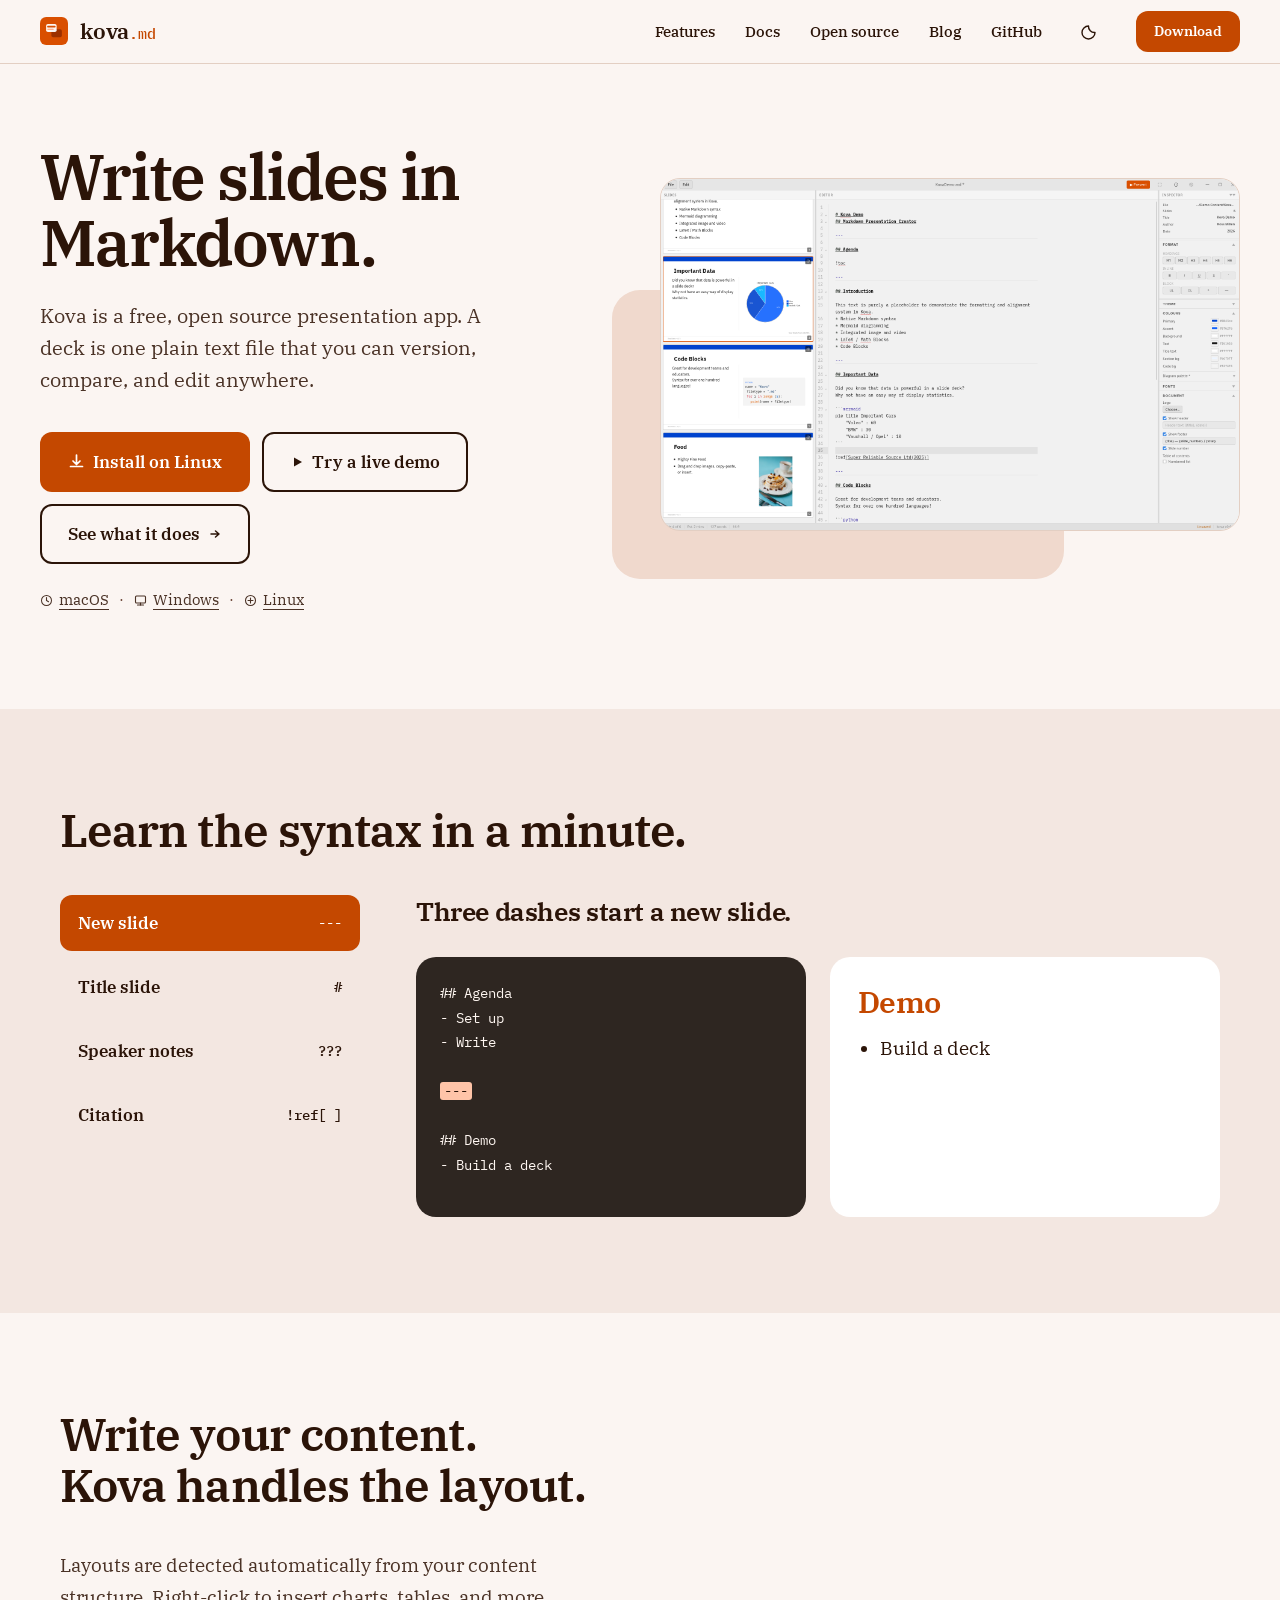
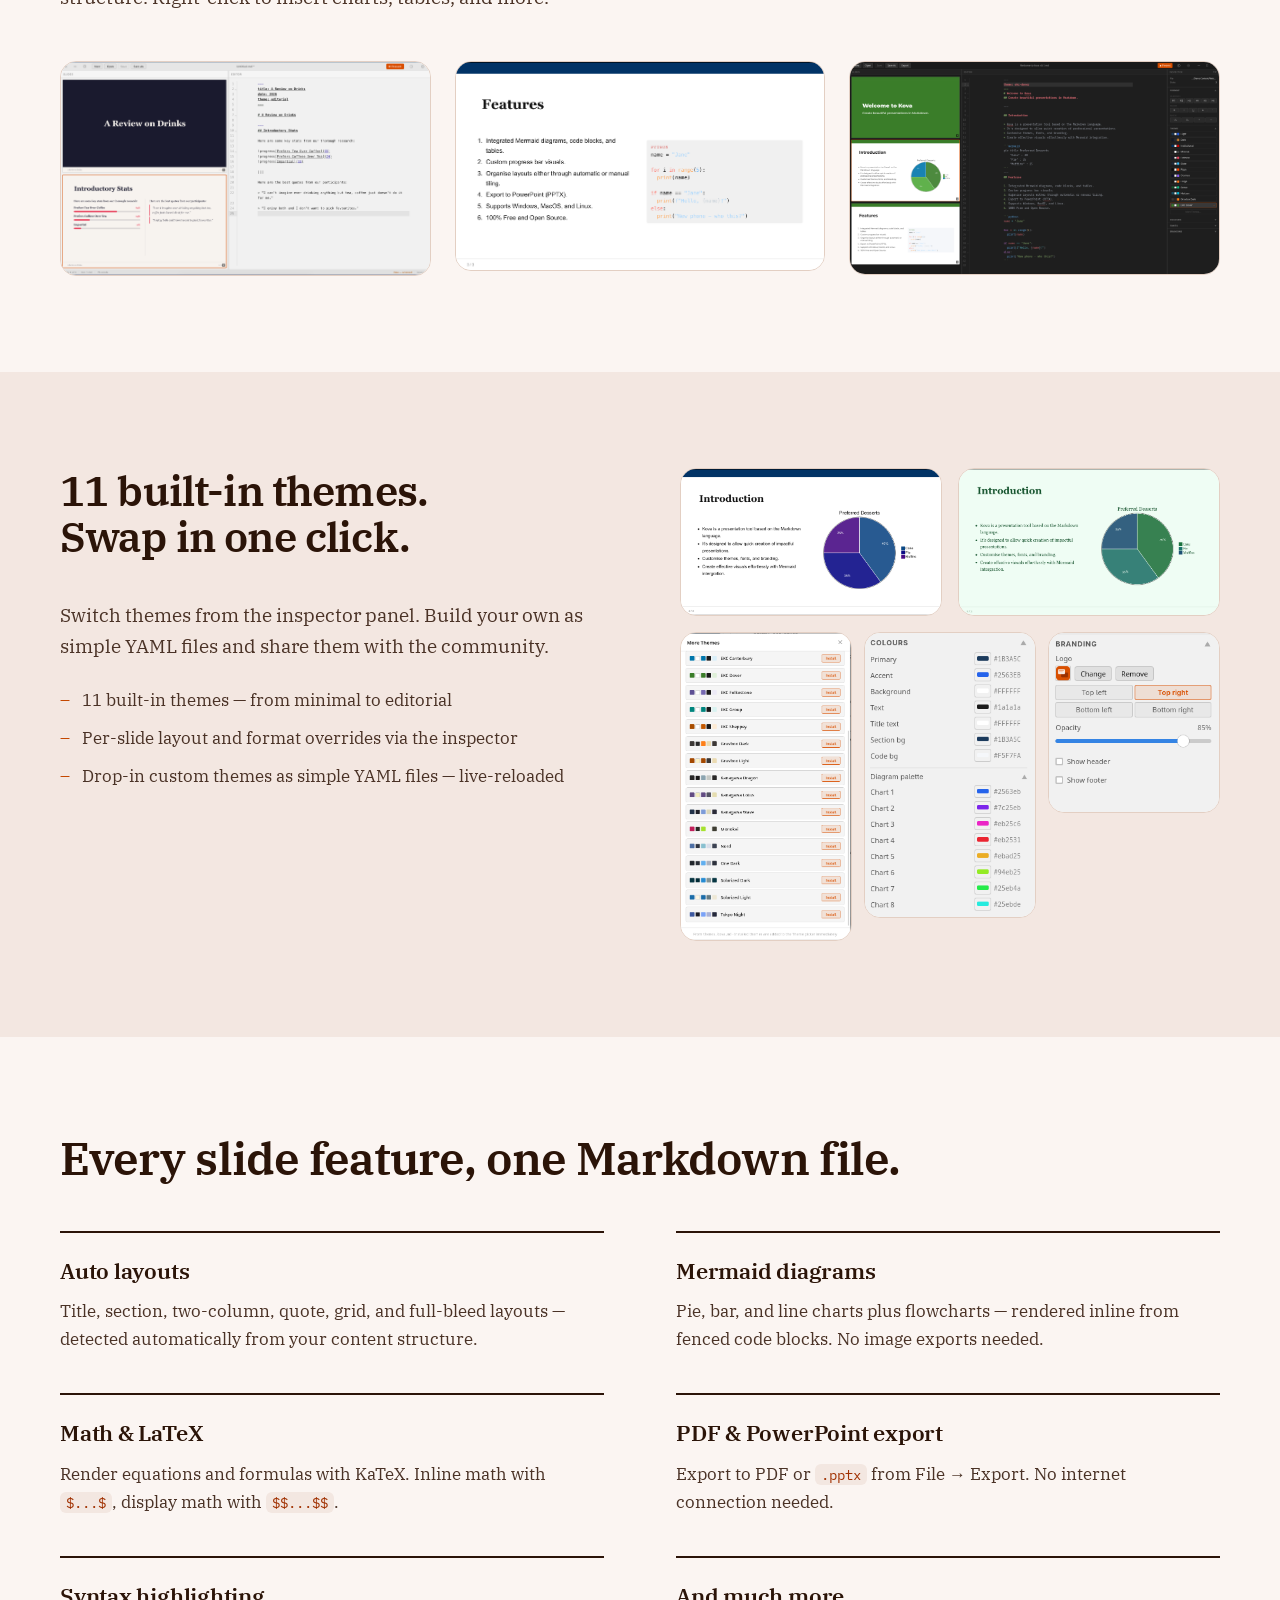
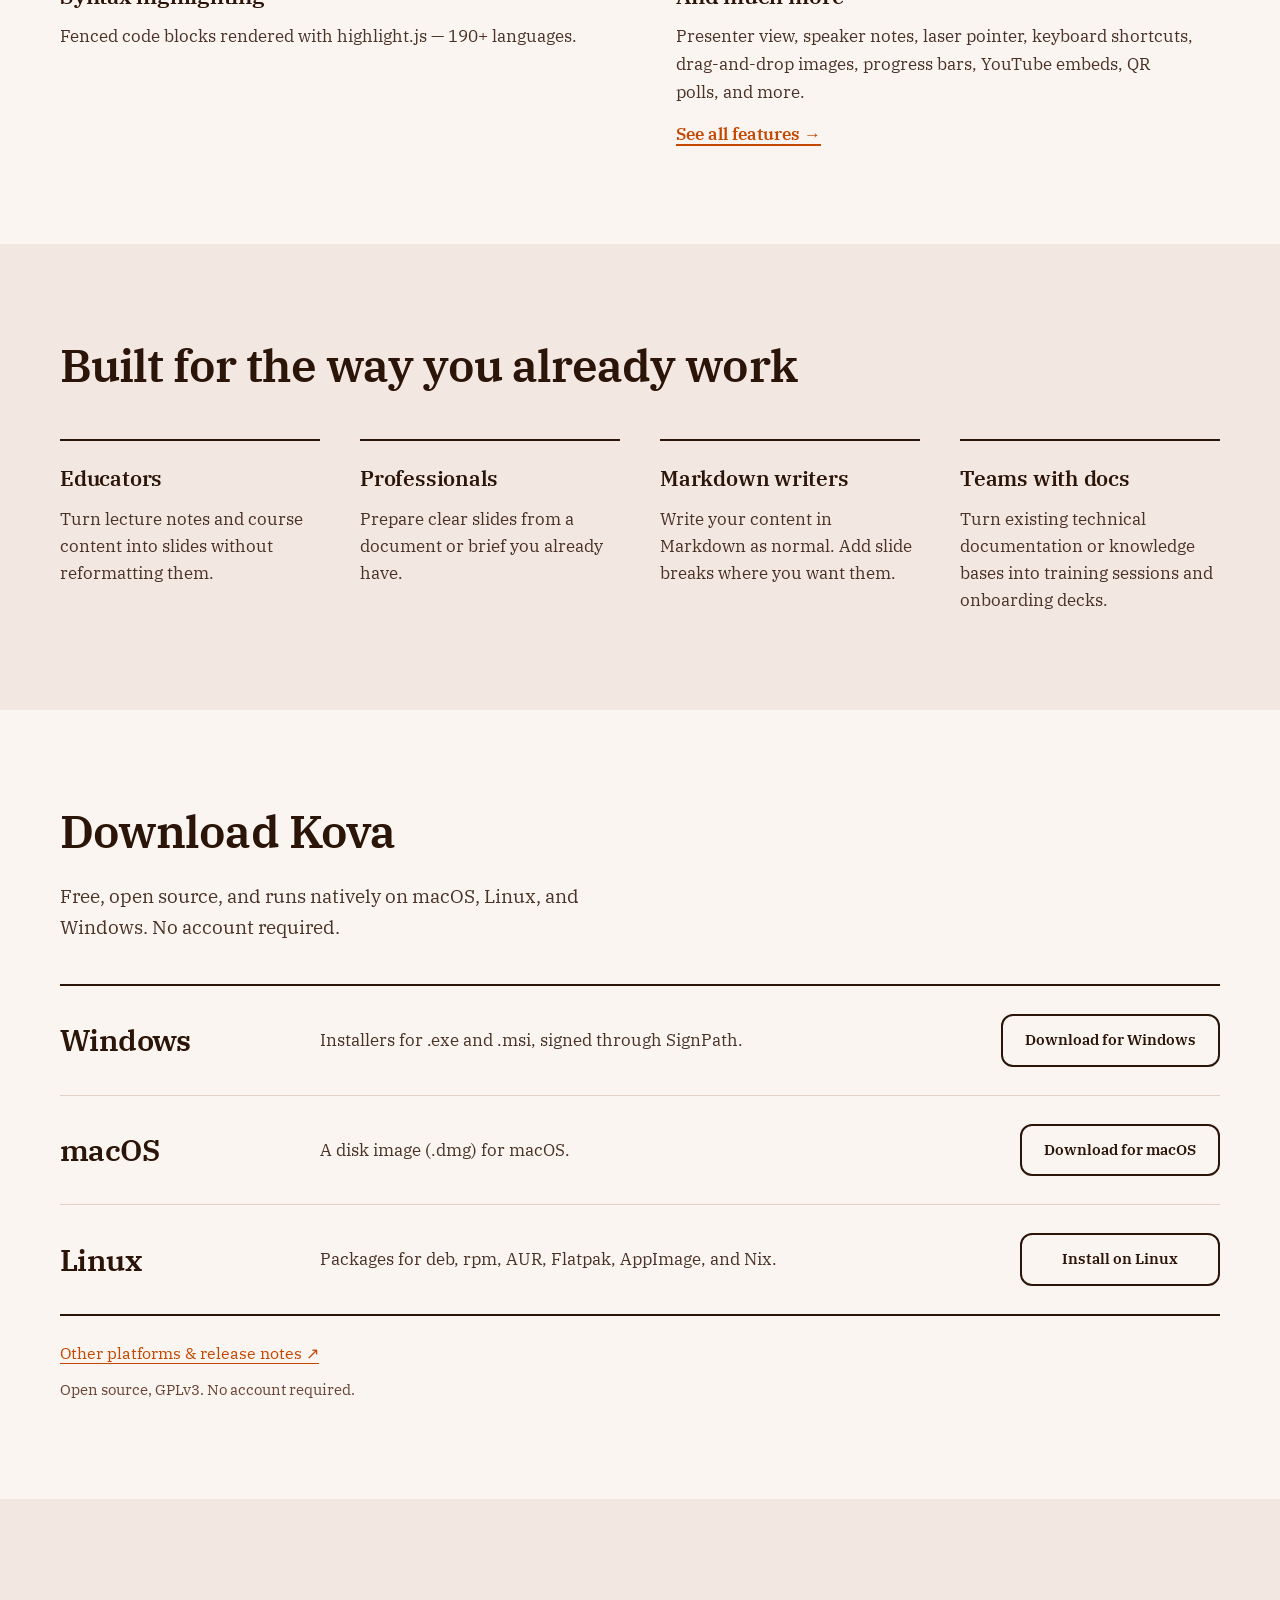
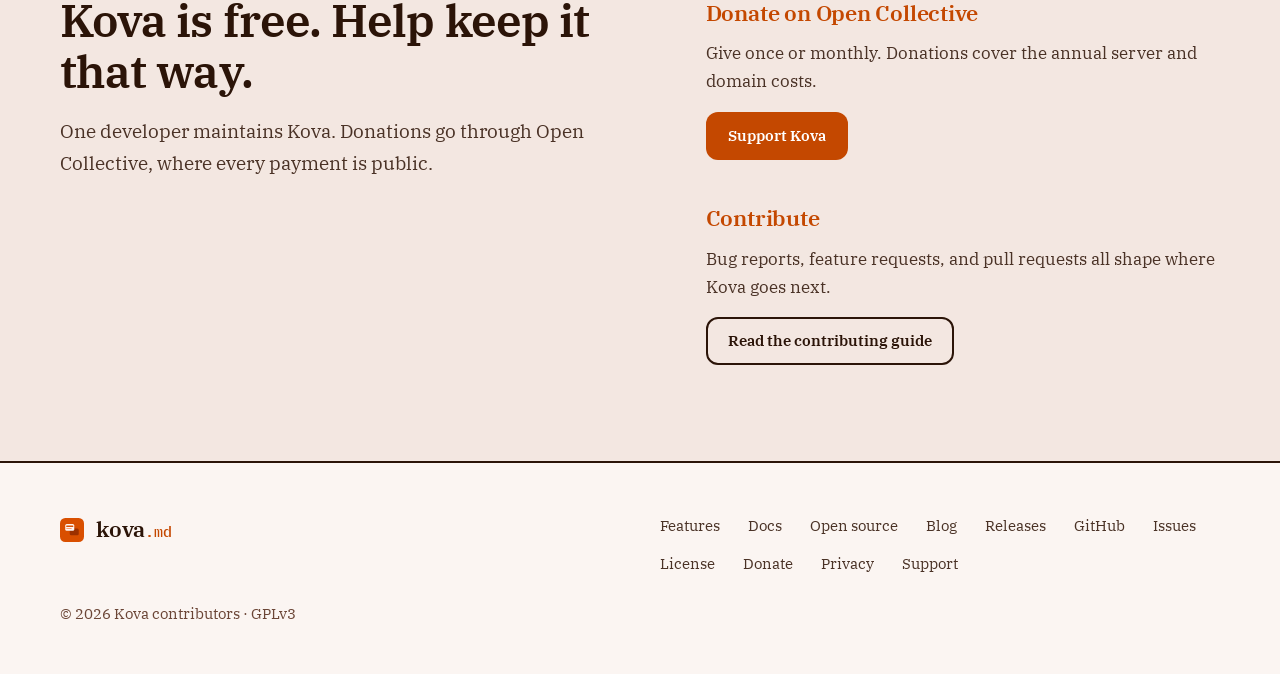
==== commit ca3e00c2: "Fix download links overlapping the list border on the homepage .cta-section > .container > p was mea" ====
--- a/index.html
+++ b/index.html
@@ -21,7 +21,7 @@
   <link rel="icon" type="image/png" sizes="32x32" href="assets/favicon-32.png">
   <link rel="icon" type="image/png" sizes="128x128" href="assets/favicon-128.png">
   <link rel="apple-touch-icon" href="assets/apple-touch-icon.png">
-  <link rel="stylesheet" href="css/style.css?v=20260930">
+  <link rel="stylesheet" href="css/style.css?v=20261017">
   <script>
     // Restore saved theme before first paint to prevent flash
     (function() {
--- a/css/style.css
+++ b/css/style.css
@@ -528,7 +528,7 @@
 
 /* ─── Download ────────────────────────────────────────── */
 .cta-section { background: var(--bg); }
-.cta-section > .container > p { font-size: 19px; color: var(--text-muted); max-width: 560px; margin: -16px 0 40px; }
+.cta-section h2 + p { font-size: 19px; color: var(--text-muted); max-width: 560px; margin: -16px 0 40px; }
 .dl-list { border-top: 2px solid var(--text); border-bottom: 2px solid var(--text); }
 .dl-row {
   display: grid;
